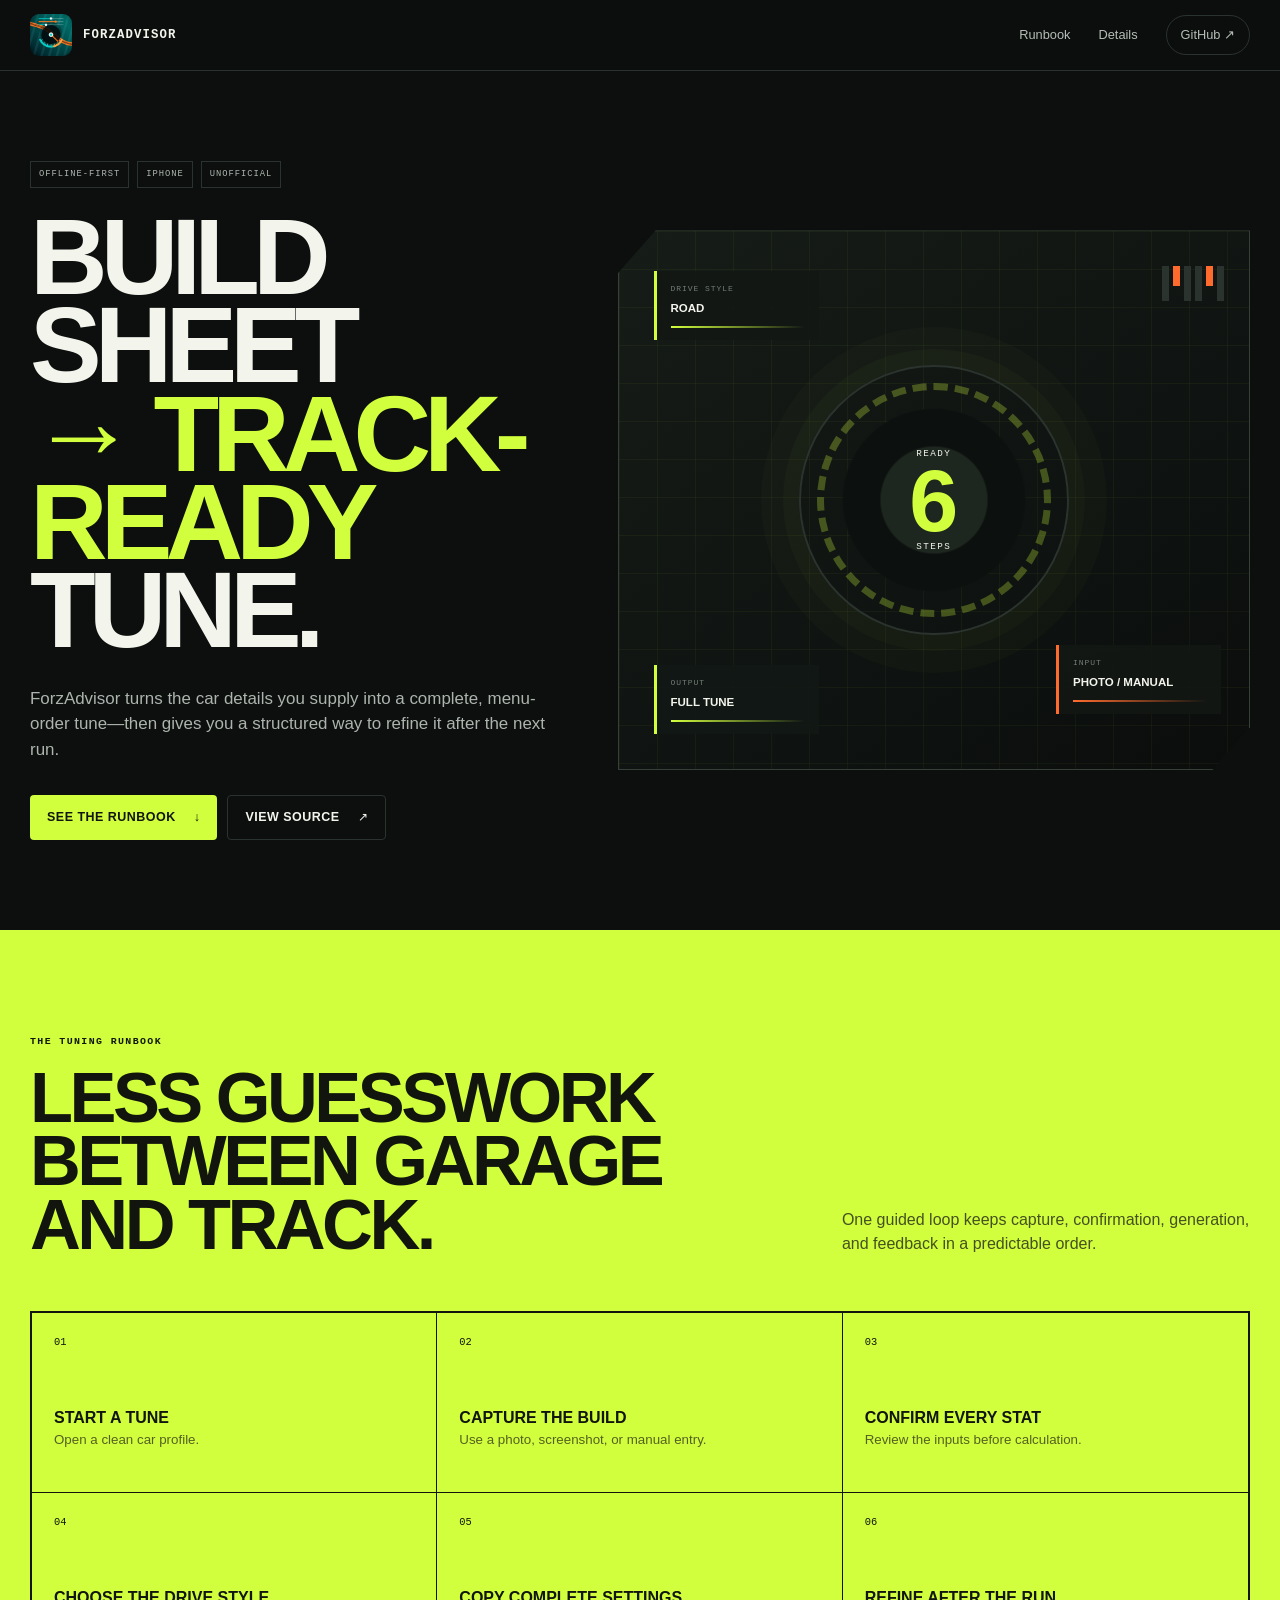
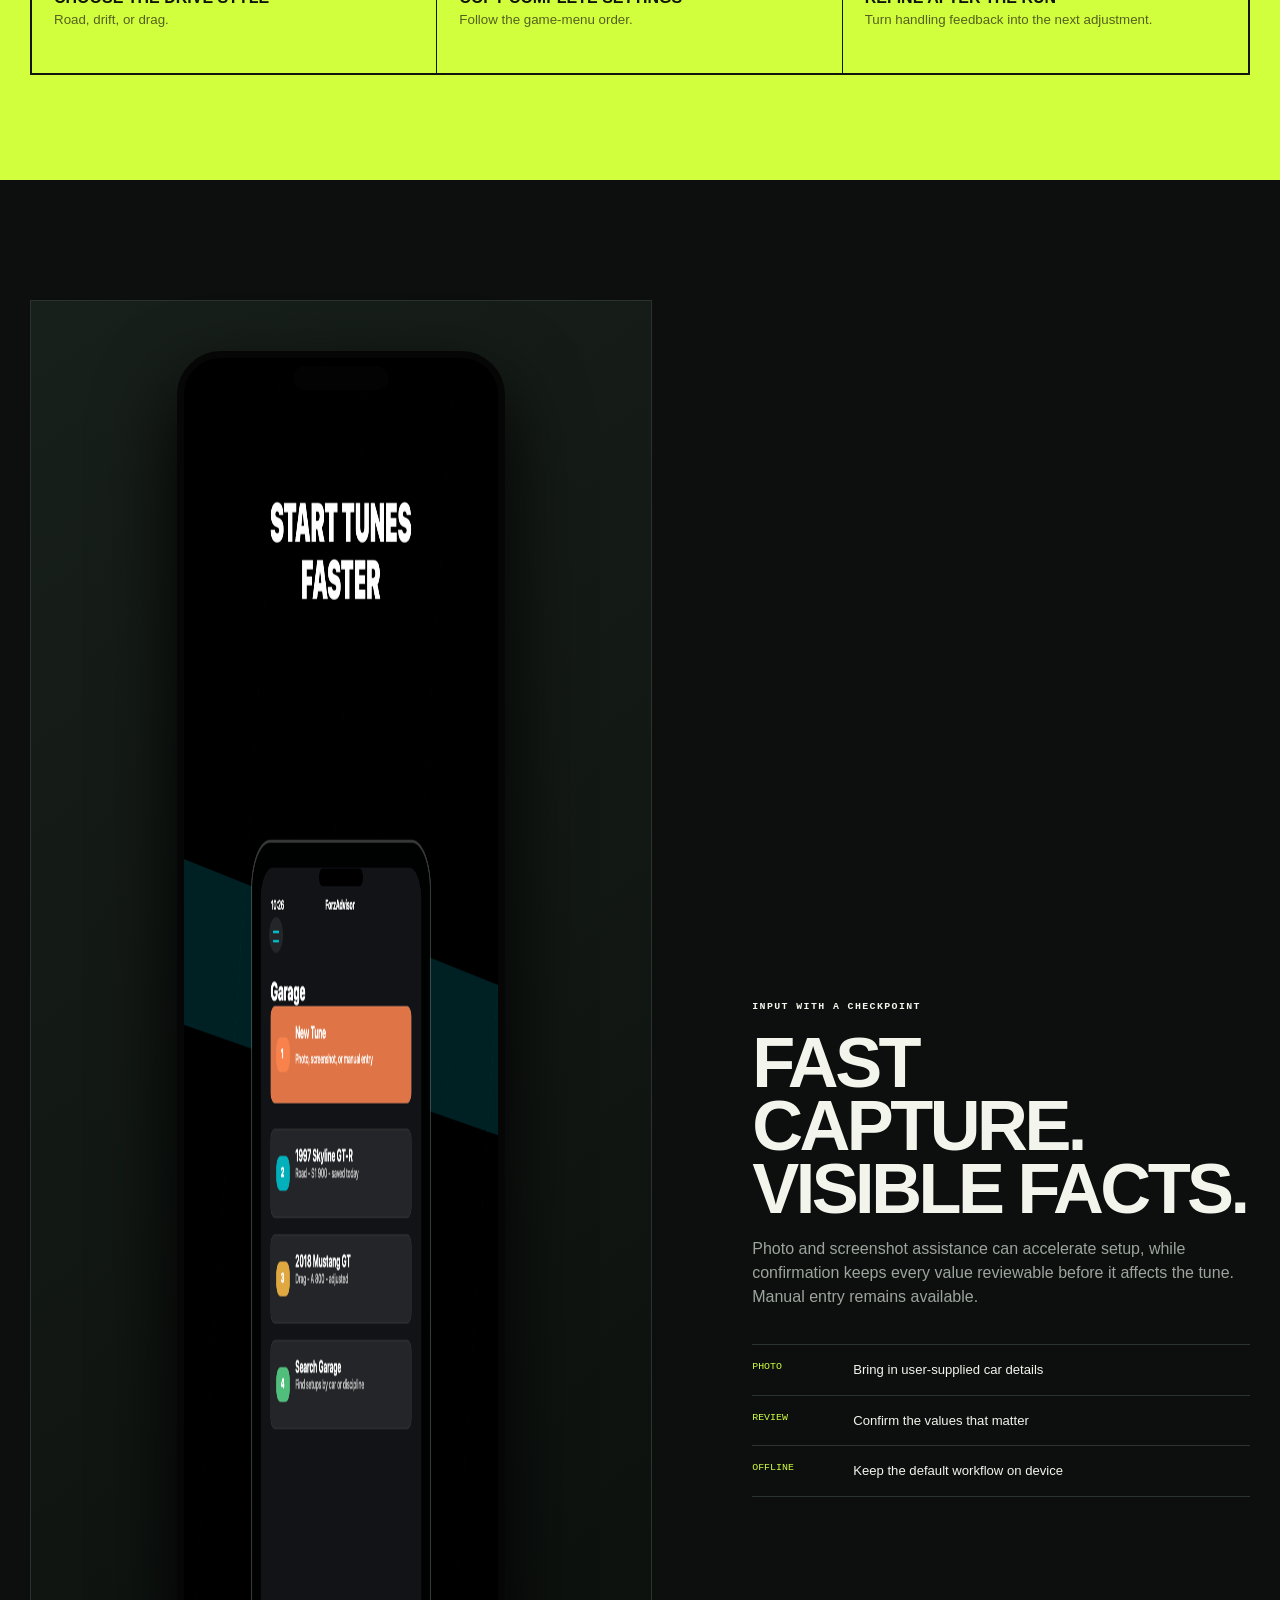
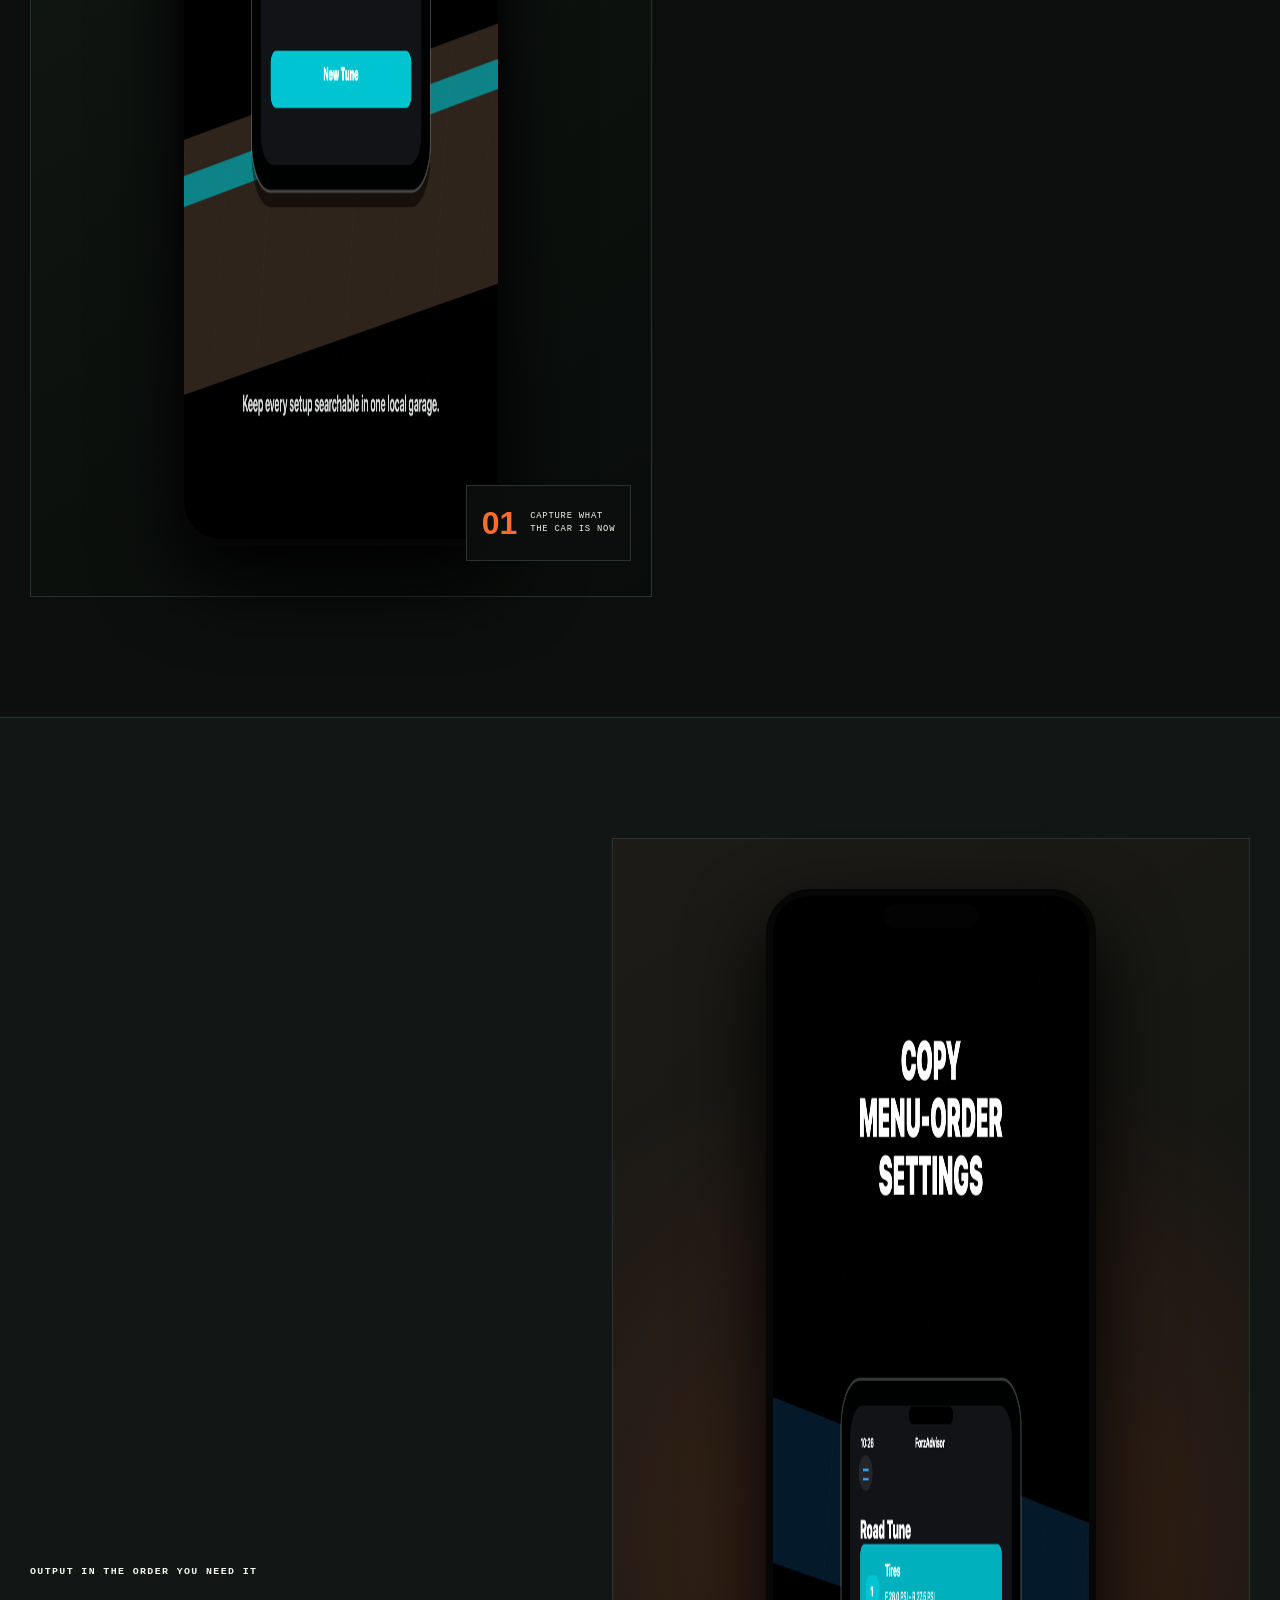
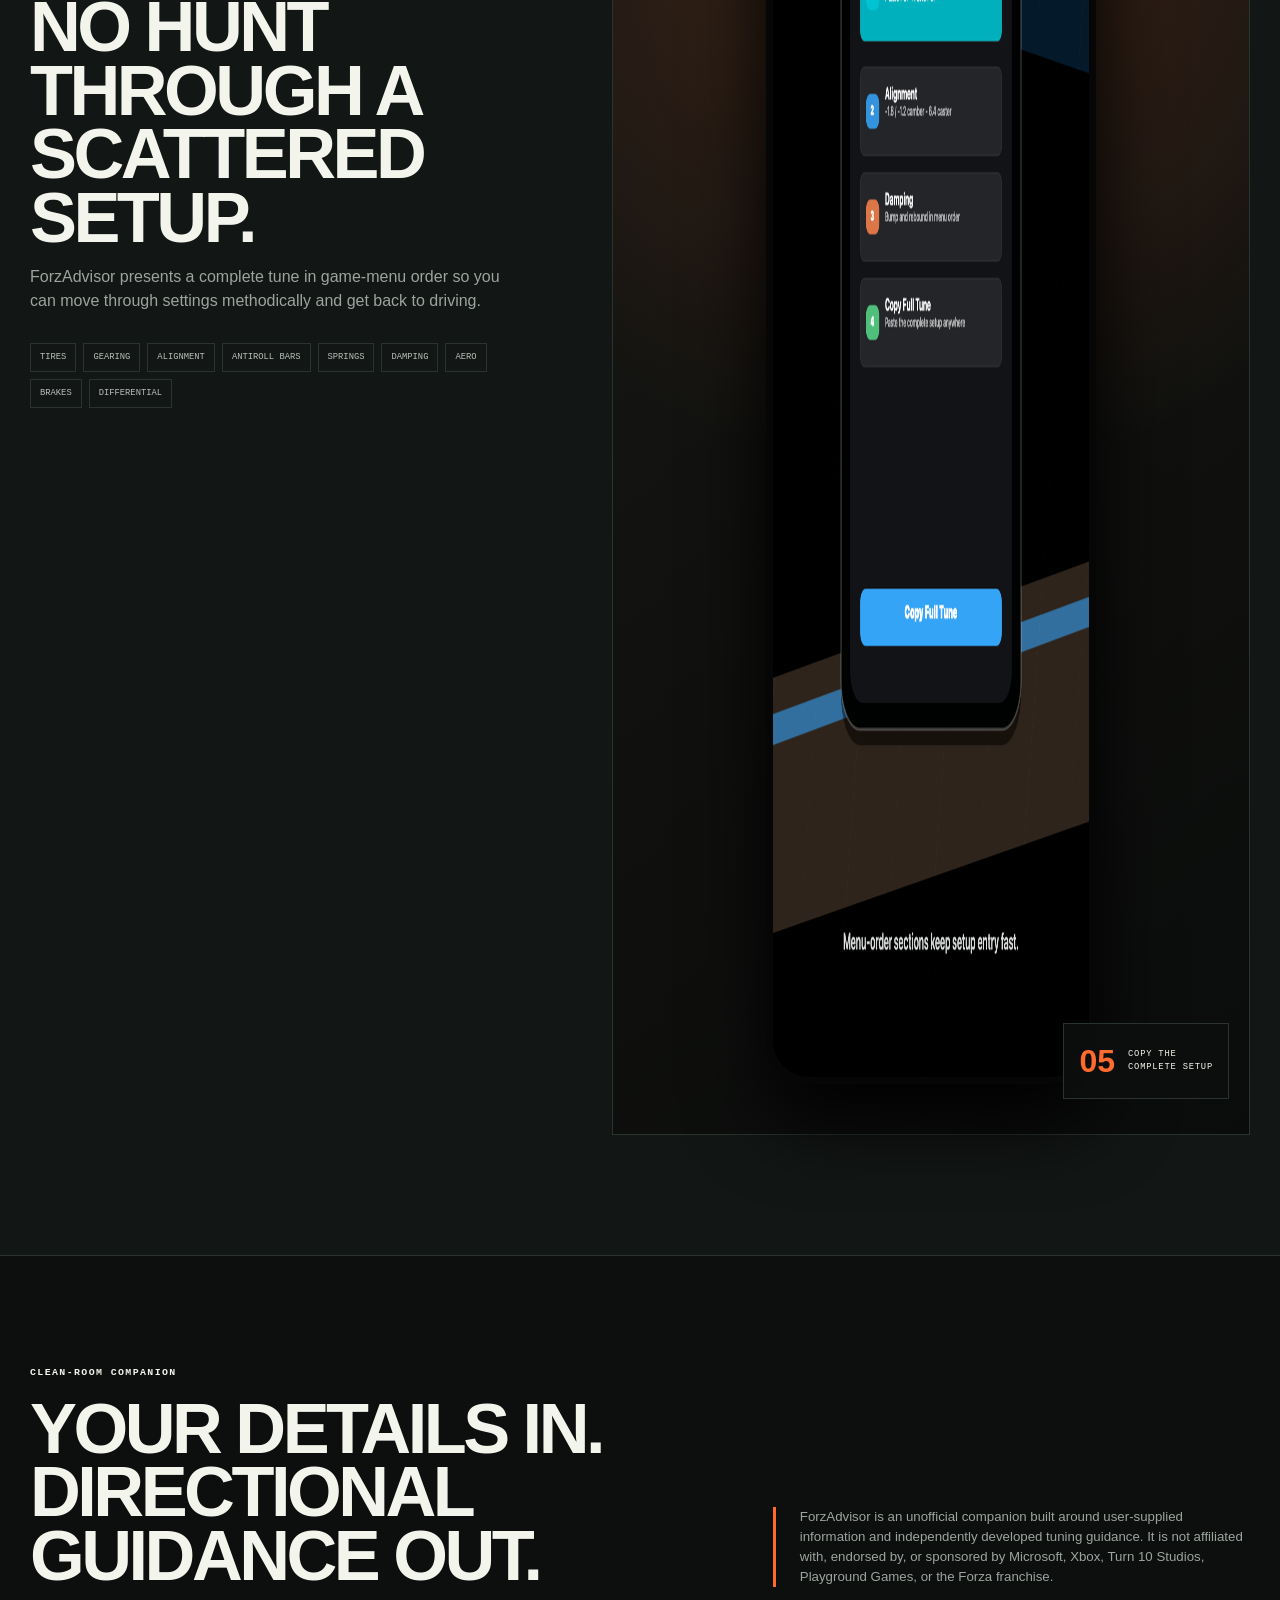
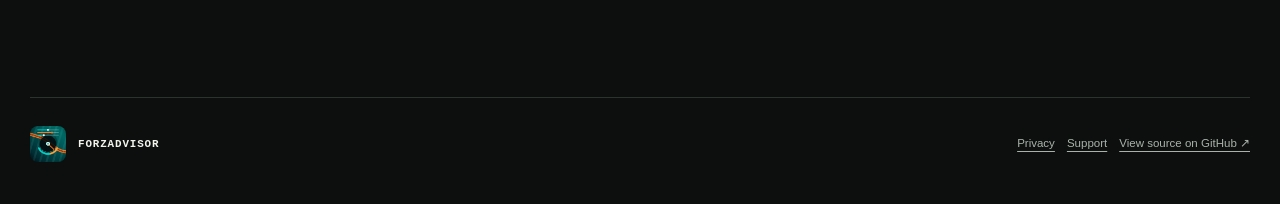
==== landing-page/index.html @ 7ee2d13b "Add GitHub Pages project landing page" ====
<!doctype html>
<html lang="en">
  <head>
    <meta charset="utf-8">
    <meta name="viewport" content="width=device-width, initial-scale=1">
    <meta name="description" content="ForzAdvisor is an unofficial offline-first iPhone tuning companion that turns user-supplied racing-game car details into structured, complete tune settings.">
    <meta name="theme-color" content="#0d100f">
    <meta property="og:title" content="ForzAdvisor — From build sheet to track-ready tune">
    <meta property="og:description" content="Capture the build, choose the drive style, copy the settings, and refine after every run.">
    <meta property="og:type" content="website">
    <title>ForzAdvisor — Structured racing-game tuning</title>
    <link rel="icon" href="assets/icon.png">
    <link rel="stylesheet" href="styles.css">
  </head>
  <body>
    <a class="skip-link" href="#main">Skip to content</a>
    <header class="site-header">
      <a class="brand" href="./"><img src="assets/icon.png" width="42" height="42" alt=""><span>FORZADVISOR</span></a>
      <nav aria-label="Primary navigation"><a href="#runbook">Runbook</a><a href="#details">Details</a><a class="github" href="https://github.com/Sankofa06/ForzAdvisor">GitHub <span aria-hidden="true">↗</span></a></nav>
    </header>

    <main id="main">
      <section class="hero shell">
        <div class="hero-copy">
          <p class="flag"><span>OFFLINE-FIRST</span><span>IPHONE</span><span>UNOFFICIAL</span></p>
          <h1>BUILD SHEET<br><em>→ TRACK-READY</em><br>TUNE.</h1>
          <p class="lede">ForzAdvisor turns the car details you supply into a complete, menu-order tune—then gives you a structured way to refine it after the next run.</p>
          <div class="actions"><a class="button primary" href="#runbook">See the runbook <span aria-hidden="true">↓</span></a><a class="button outline" href="https://github.com/Sankofa06/ForzAdvisor">View source <span aria-hidden="true">↗</span></a></div>
        </div>
        <div class="hero-dashboard">
          <div class="grid-lines"></div>
          <div class="dial"><span>READY</span><b>6</b><small>STEPS</small></div>
          <div class="telemetry one"><span>DRIVE STYLE</span><b>ROAD</b><i></i></div>
          <div class="telemetry two"><span>INPUT</span><b>PHOTO / MANUAL</b><i></i></div>
          <div class="telemetry three"><span>OUTPUT</span><b>FULL TUNE</b><i></i></div>
          <div class="track-line"><i></i><i></i><i></i><i></i><i></i><i></i></div>
        </div>
      </section>

      <section class="runbook" id="runbook">
        <div class="shell">
          <div class="section-heading"><div><p class="label">THE TUNING RUNBOOK</p><h2>Less guesswork between garage and track.</h2></div><p>One guided loop keeps capture, confirmation, generation, and feedback in a predictable order.</p></div>
          <ol>
            <li><span>01</span><b>Start a tune</b><small>Open a clean car profile.</small></li>
            <li><span>02</span><b>Capture the build</b><small>Use a photo, screenshot, or manual entry.</small></li>
            <li><span>03</span><b>Confirm every stat</b><small>Review the inputs before calculation.</small></li>
            <li><span>04</span><b>Choose the drive style</b><small>Road, drift, or drag.</small></li>
            <li><span>05</span><b>Copy complete settings</b><small>Follow the game-menu order.</small></li>
            <li><span>06</span><b>Refine after the run</b><small>Turn handling feedback into the next adjustment.</small></li>
          </ol>
        </div>
      </section>

      <section class="evidence shell" id="details">
        <div class="phone-wrap left-phone"><figure class="phone"><span></span><img src="assets/build.png" width="820" height="1781" alt="ForzAdvisor build capture and tune setup workflow"></figure><div class="callout"><b>01</b><span>CAPTURE WHAT<br>THE CAR IS NOW</span></div></div>
        <div class="evidence-copy"><p class="label">INPUT WITH A CHECKPOINT</p><h2>Fast capture.<br>Visible facts.</h2><p>Photo and screenshot assistance can accelerate setup, while confirmation keeps every value reviewable before it affects the tune. Manual entry remains available.</p><ul><li><span>PHOTO</span>Bring in user-supplied car details</li><li><span>REVIEW</span>Confirm the values that matter</li><li><span>OFFLINE</span>Keep the default workflow on device</li></ul></div>
      </section>

      <section class="output">
        <div class="shell output-grid">
          <div class="output-copy"><p class="label">OUTPUT IN THE ORDER YOU NEED IT</p><h2>No hunt through a scattered setup.</h2><p>ForzAdvisor presents a complete tune in game-menu order so you can move through settings methodically and get back to driving.</p><div class="settings-list"><span>TIRES</span><span>GEARING</span><span>ALIGNMENT</span><span>ANTIROLL BARS</span><span>SPRINGS</span><span>DAMPING</span><span>AERO</span><span>BRAKES</span><span>DIFFERENTIAL</span></div></div>
          <div class="phone-wrap right-phone"><figure class="phone"><span></span><img src="assets/settings.png" width="820" height="1781" alt="ForzAdvisor complete tune settings in game-menu order"></figure><div class="callout"><b>05</b><span>COPY THE<br>COMPLETE SETUP</span></div></div>
        </div>
      </section>

      <section class="position shell">
        <div><p class="label">CLEAN-ROOM COMPANION</p><h2>Your details in.<br>Directional guidance out.</h2></div>
        <p>ForzAdvisor is an unofficial companion built around user-supplied information and independently developed tuning guidance. It is not affiliated with, endorsed by, or sponsored by Microsoft, Xbox, Turn 10 Studios, Playground Games, or the Forza franchise.</p>
      </section>
    </main>

    <footer class="site-footer shell"><div><img src="assets/icon.png" width="36" height="36" alt=""><span>FORZADVISOR</span></div><div><a href="https://github.com/Sankofa06/ForzAdvisor/blob/main/docs/privacy/index.md">Privacy</a><a href="https://github.com/Sankofa06/ForzAdvisor/blob/main/docs/support/index.md">Support</a><a href="https://github.com/Sankofa06/ForzAdvisor">View source on GitHub <span aria-hidden="true">↗</span></a></div></footer>
  </body>
</html>
---- landing-page/styles.css ----
:root { color-scheme: dark; --bg:#0c0f0e; --ink:#f3f5ed; --muted:#9da49d; --panel:#151a17; --line:#2b332e; --lime:#d1ff3d; --orange:#ff6b2c; --max:1220px; font-family: Inter, ui-sans-serif, -apple-system, BlinkMacSystemFont, "Segoe UI", sans-serif; font-synthesis:none; }
*{box-sizing:border-box} html{scroll-behavior:smooth} body{margin:0;background:var(--bg);color:var(--ink);line-height:1.5} a{color:inherit} img{display:block;max-width:100%}.shell{width:min(calc(100% - 48px),var(--max));margin-inline:auto}.skip-link{position:fixed;top:-60px;left:16px;z-index:40;padding:10px 16px;background:var(--lime);color:#10130c}.skip-link:focus{top:16px}
.site-header{position:sticky;top:0;z-index:30;display:flex;align-items:center;justify-content:space-between;padding:14px max(24px,calc((100vw - var(--max))/2));border-bottom:1px solid var(--line);background:rgba(12,15,14,.84);backdrop-filter:blur(18px)}.brand{display:flex;align-items:center;gap:11px;font-family:ui-monospace,SFMono-Regular,Menlo,monospace;font-size:.77rem;font-weight:900;letter-spacing:.09em;text-decoration:none}.brand img{border-radius:9px}nav{display:flex;align-items:center;gap:28px}nav a{color:#b6bdb6;font-size:.8rem;text-decoration:none}.github{padding:9px 14px;border:1px solid var(--line);border-radius:999px}
.hero{display:grid;grid-template-columns:.9fr 1.1fr;gap:70px;align-items:center;min-height:750px;padding-block:90px}.flag{display:flex;flex-wrap:wrap;gap:8px;margin:0 0 25px}.flag span{padding:6px 8px;border:1px solid var(--line);color:#aeb5ae;font-family:ui-monospace,SFMono-Regular,Menlo,monospace;font-size:.55rem;letter-spacing:.11em}h1{margin:0;font-family:"Arial Narrow",Impact,ui-sans-serif,sans-serif;font-size:clamp(4.2rem,8.4vw,8.4rem);font-weight:900;line-height:.82;letter-spacing:-.065em}h1 em{color:var(--lime);font-style:normal}.lede{max-width:580px;margin:32px 0 0;color:#adb4ad;font-size:1.06rem}.actions{display:flex;flex-wrap:wrap;gap:10px;margin-top:33px}.button{display:inline-flex;align-items:center;justify-content:center;gap:18px;padding:12px 17px;border-radius:4px;font-size:.78rem;font-weight:850;text-decoration:none;text-transform:uppercase;letter-spacing:.04em}.primary{background:var(--lime);color:#11150d}.outline{border:1px solid var(--line)}
.hero-dashboard{position:relative;min-height:540px;overflow:hidden;border:1px solid #364039;background:linear-gradient(145deg,#161c18,#0a0d0c);clip-path:polygon(6% 0,100% 0,100% 92%,94% 100%,0 100%,0 8%)}.grid-lines{position:absolute;inset:0;background-image:linear-gradient(rgba(209,255,61,.045) 1px,transparent 1px),linear-gradient(90deg,rgba(209,255,61,.045) 1px,transparent 1px);background-size:38px 38px}.dial{position:absolute;top:50%;left:50%;display:flex;width:270px;height:270px;align-items:center;justify-content:center;flex-direction:column;border:2px solid var(--line);border-radius:50%;transform:translate(-50%,-50%);background:radial-gradient(circle,#1d261f 0 28%,#0c100e 29% 48%,transparent 49%);box-shadow:0 0 0 16px rgba(209,255,61,.025),0 0 0 38px rgba(209,255,61,.02)}.dial::before{position:absolute;inset:16px;content:"";border:7px dashed rgba(209,255,61,.28);border-radius:50%}.dial span,.dial small{font-family:ui-monospace,SFMono-Regular,Menlo,monospace;font-size:.58rem;letter-spacing:.15em}.dial b{color:var(--lime);font-family:"Arial Narrow",Impact,sans-serif;font-size:5.5rem;line-height:.9}.telemetry{position:absolute;z-index:3;min-width:165px;padding:12px 14px;border-left:3px solid var(--lime);background:rgba(18,24,20,.91)}.telemetry span{display:block;color:#737d75;font-family:ui-monospace,SFMono-Regular,Menlo,monospace;font-size:.5rem;letter-spacing:.12em}.telemetry b{font-size:.72rem}.telemetry i{display:block;width:100%;height:2px;margin-top:7px;background:linear-gradient(90deg,var(--lime),transparent)}.telemetry.one{top:40px;left:35px}.telemetry.two{right:28px;bottom:55px;border-color:var(--orange)}.telemetry.two i{background:linear-gradient(90deg,var(--orange),transparent)}.telemetry.three{bottom:35px;left:35px}.track-line{position:absolute;right:25px;top:35px;display:flex;gap:4px}.track-line i{width:7px;height:35px;background:var(--line)}.track-line i:nth-child(2),.track-line i:nth-child(5){height:20px;background:var(--orange)}
.runbook{padding-block:105px;background:var(--lime);color:#11150d}.section-heading{display:grid;grid-template-columns:1fr .55fr;gap:70px;align-items:end}.label{margin:0 0 16px;font-family:ui-monospace,SFMono-Regular,Menlo,monospace;font-size:.62rem;font-weight:800;letter-spacing:.14em}.section-heading h2,.evidence h2,.output h2,.position h2{margin:0;font-family:"Arial Narrow",Impact,ui-sans-serif,sans-serif;font-size:clamp(3rem,5.5vw,5.7rem);line-height:.9;letter-spacing:-.05em;text-transform:uppercase}.section-heading>p{margin:0;color:#46501f}.runbook ol{display:grid;grid-template-columns:repeat(3,1fr);margin:55px 0 0;padding:0;border:2px solid #11150d;list-style:none}.runbook li{min-height:180px;padding:22px;border-right:1px solid #11150d;border-bottom:1px solid #11150d}.runbook li:nth-child(3n){border-right:0}.runbook li:nth-child(n+4){border-bottom:0}.runbook li span,.runbook li b,.runbook li small{display:block}.runbook li span{font-family:ui-monospace,SFMono-Regular,Menlo,monospace;font-size:.65rem}.runbook li b{margin-top:55px;font-size:1rem;text-transform:uppercase}.runbook li small{color:#556020}
.evidence{display:grid;grid-template-columns:1fr .8fr;gap:100px;align-items:center;padding-block:120px}.phone-wrap{position:relative;display:flex;justify-content:center;min-height:680px;padding:50px;border:1px solid var(--line);background:linear-gradient(145deg,#18201b,#090c0a)}.phone{position:relative;width:min(63%,330px);margin:0;overflow:hidden;border:7px solid #050605;border-radius:44px;background:#050605;box-shadow:0 35px 80px #000}.phone>span{position:absolute;z-index:4;top:8px;left:50%;width:95px;height:24px;border-radius:999px;background:#030303;transform:translateX(-50%)}.callout{position:absolute;right:20px;bottom:35px;display:flex;gap:13px;align-items:center;padding:13px 15px;border:1px solid var(--line);background:rgba(12,15,14,.92)}.callout b{color:var(--orange);font-size:2rem}.callout span{font-family:ui-monospace,SFMono-Regular,Menlo,monospace;font-size:.55rem;letter-spacing:.09em}.evidence-copy>p:not(.label),.output-copy>p:not(.label),.position>p{color:var(--muted)}.evidence-copy ul{margin:35px 0 0;padding:0;list-style:none}.evidence-copy li{display:grid;grid-template-columns:85px 1fr;gap:16px;padding:15px 0;border-top:1px solid var(--line);font-size:.82rem}.evidence-copy li:last-child{border-bottom:1px solid var(--line)}.evidence-copy li span{color:var(--lime);font-family:ui-monospace,SFMono-Regular,Menlo,monospace;font-size:.62rem}
.output{padding-block:120px;border-block:1px solid var(--line);background:#121614}.output-grid{display:grid;grid-template-columns:.86fr 1.14fr;gap:100px;align-items:center}.settings-list{display:flex;flex-wrap:wrap;gap:7px;margin-top:30px}.settings-list span{padding:7px 9px;border:1px solid var(--line);color:#b9c0b9;font-family:ui-monospace,SFMono-Regular,Menlo,monospace;font-size:.55rem}.right-phone{background:radial-gradient(circle at 50% 38%,rgba(255,107,44,.18),transparent 43%),linear-gradient(145deg,#1c1b17,#0a0c0b)}
.position{display:grid;grid-template-columns:1fr .72fr;gap:80px;align-items:end;padding-block:110px}.position>p{margin:0;padding-left:24px;border-left:3px solid var(--orange);font-size:.83rem}.site-footer{display:flex;align-items:center;justify-content:space-between;padding-block:28px 42px;border-top:1px solid var(--line)}.site-footer>div{display:flex;align-items:center;gap:12px}.site-footer>div:first-child{font-family:ui-monospace,SFMono-Regular,Menlo,monospace;font-size:.68rem;font-weight:800;letter-spacing:.08em}.site-footer img{border-radius:8px}.site-footer a{color:#aab1aa;font-size:.72rem;text-underline-offset:4px}
@media(max-width:920px){.hero,.evidence,.output-grid,.position{grid-template-columns:1fr}.hero{min-height:0}.section-heading{grid-template-columns:1fr}.runbook ol{grid-template-columns:repeat(2,1fr)}.runbook li:nth-child(3n){border-right:1px solid #11150d}.runbook li:nth-child(2n){border-right:0}.runbook li:nth-child(4){border-bottom:1px solid #11150d}}
@media(max-width:650px){.shell{width:min(calc(100% - 28px),var(--max))}.site-header{padding-inline:14px}nav>a:not(.github){display:none}.brand span{display:none}.hero{gap:45px;padding-block:65px}h1{font-size:clamp(4rem,18vw,6rem)}.hero-dashboard{min-height:440px}.dial{width:220px;height:220px}.telemetry{min-width:135px}.runbook,.evidence,.output,.position{padding-block:78px}.runbook ol{grid-template-columns:1fr}.runbook li{border-right:0!important;border-bottom:1px solid #11150d!important}.runbook li:last-child{border-bottom:0!important}.phone-wrap{min-height:580px;padding-inline:20px}.phone{width:67%}.callout{right:8px}.evidence,.output-grid{gap:55px}.position{gap:30px}.site-footer{align-items:flex-start;flex-direction:column;gap:20px}.site-footer>div:last-child{flex-wrap:wrap}}
@media(prefers-reduced-motion:reduce){html{scroll-behavior:auto}*,*::before,*::after{transition:none!important}}
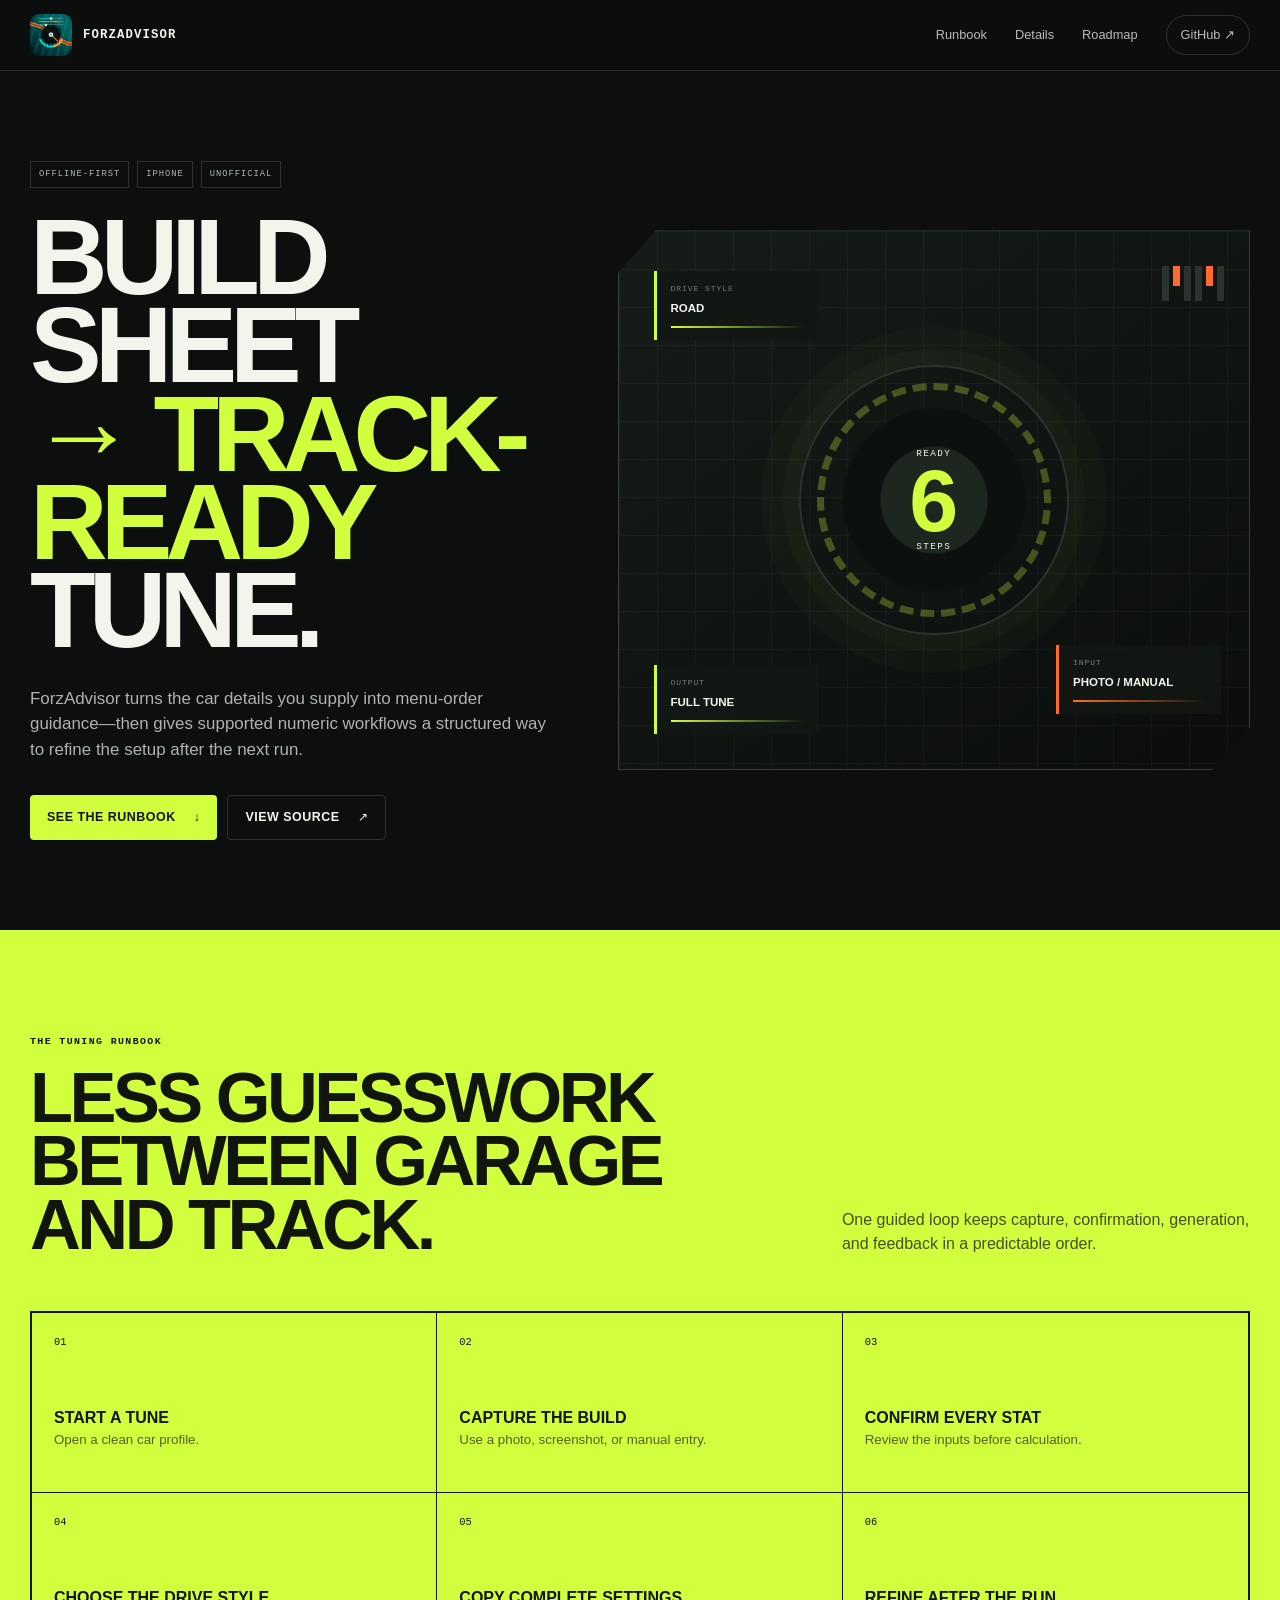
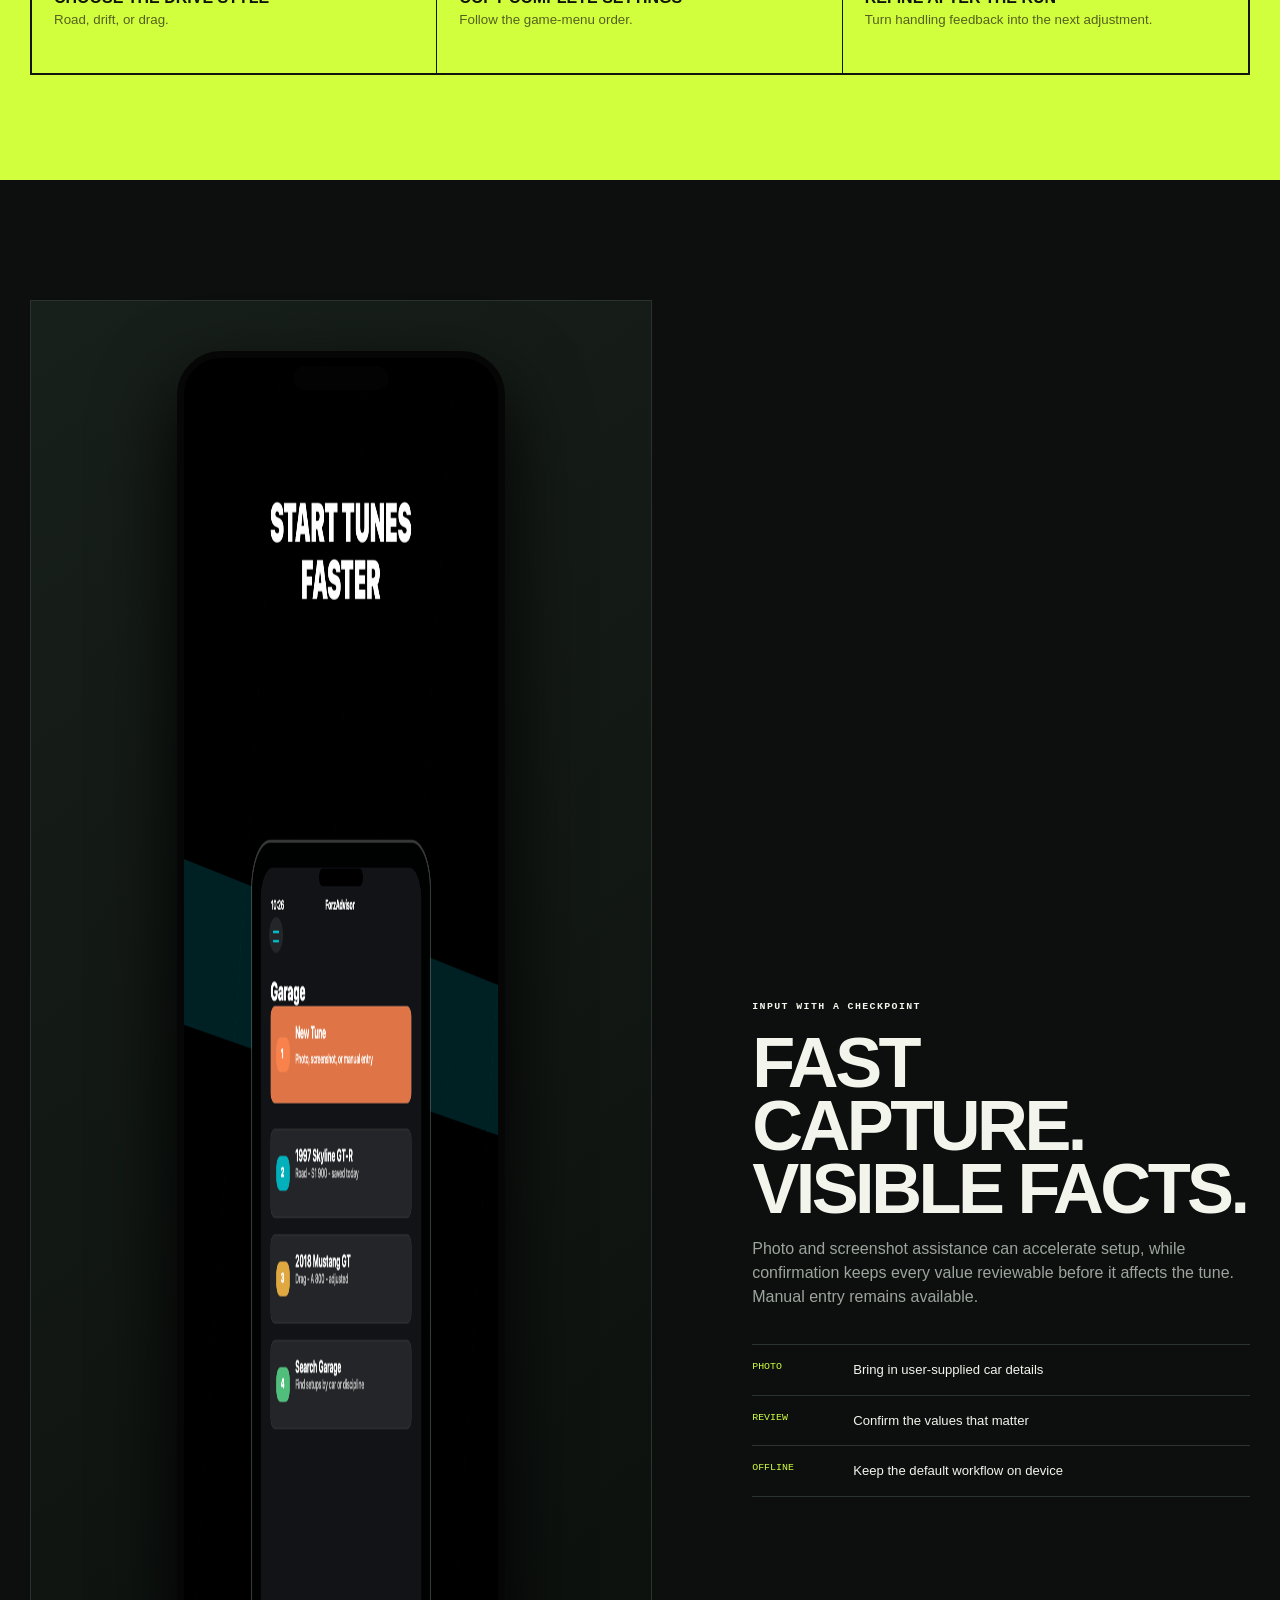
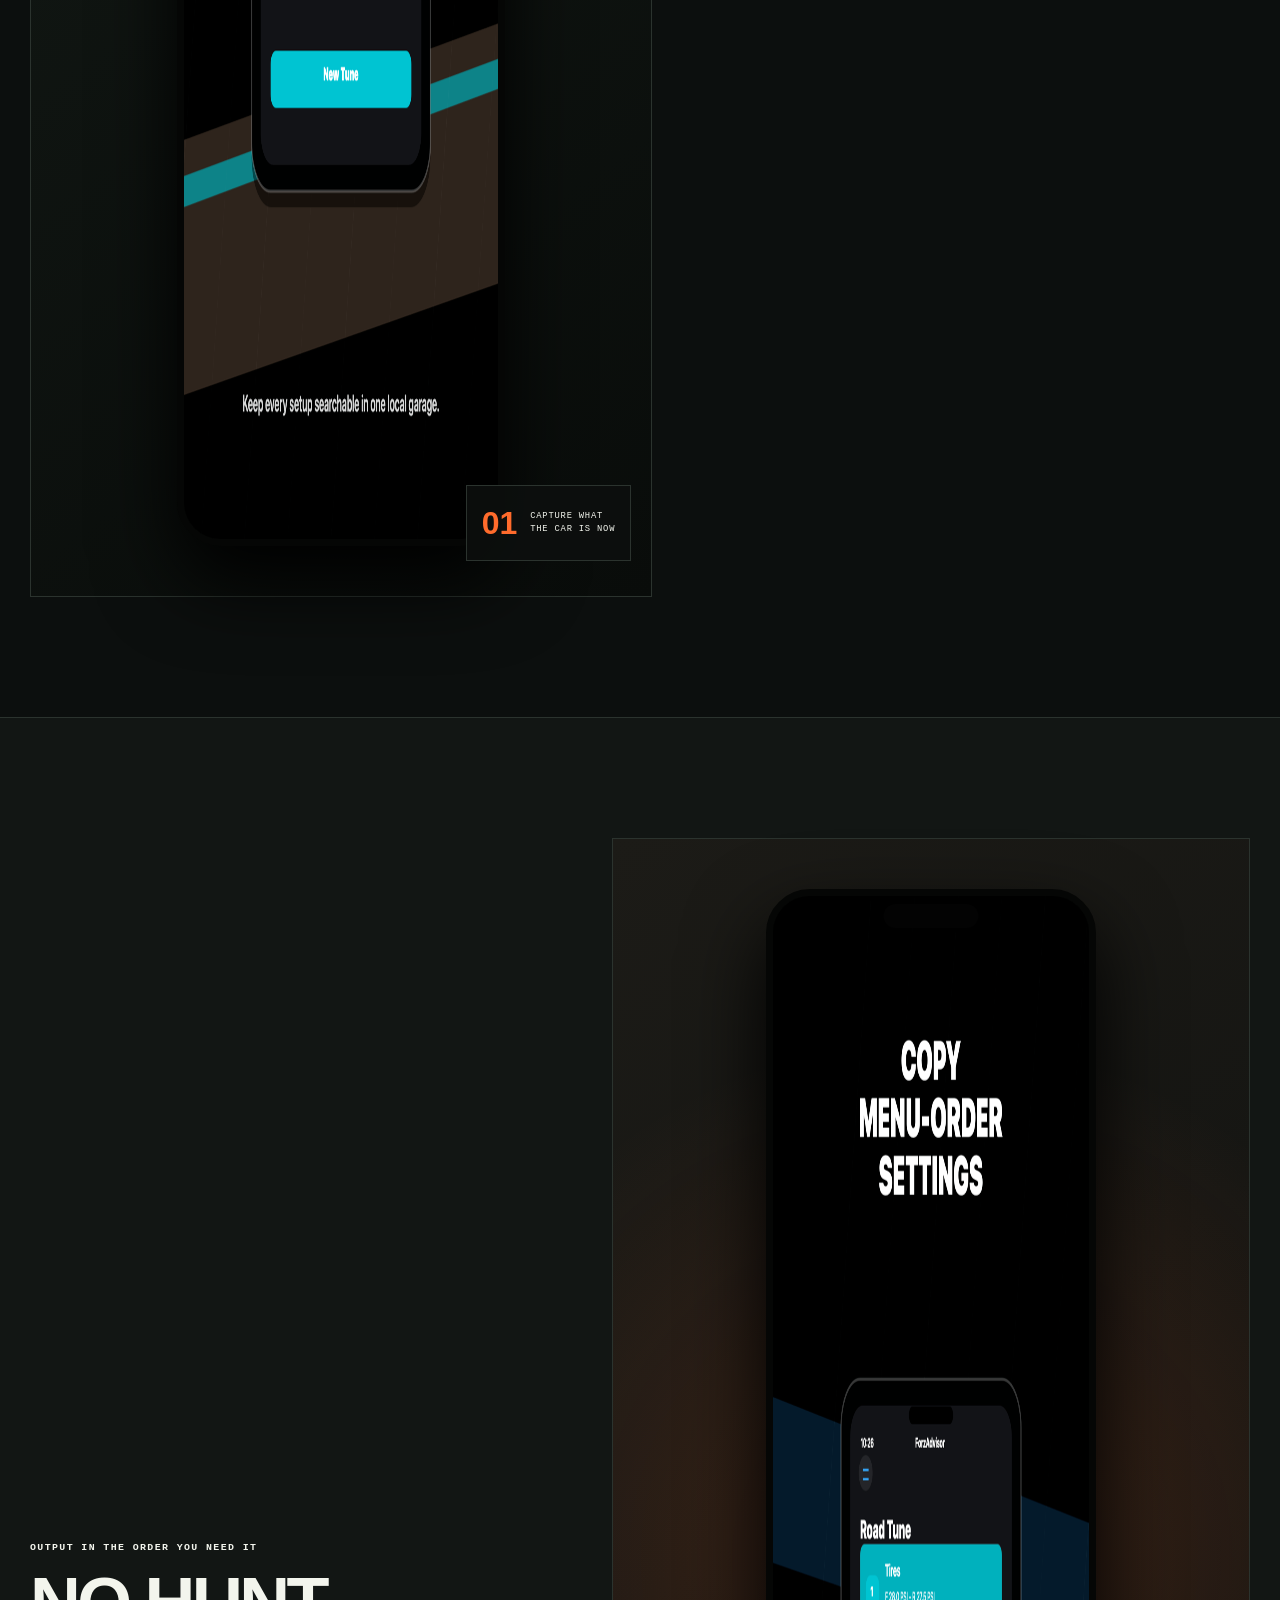
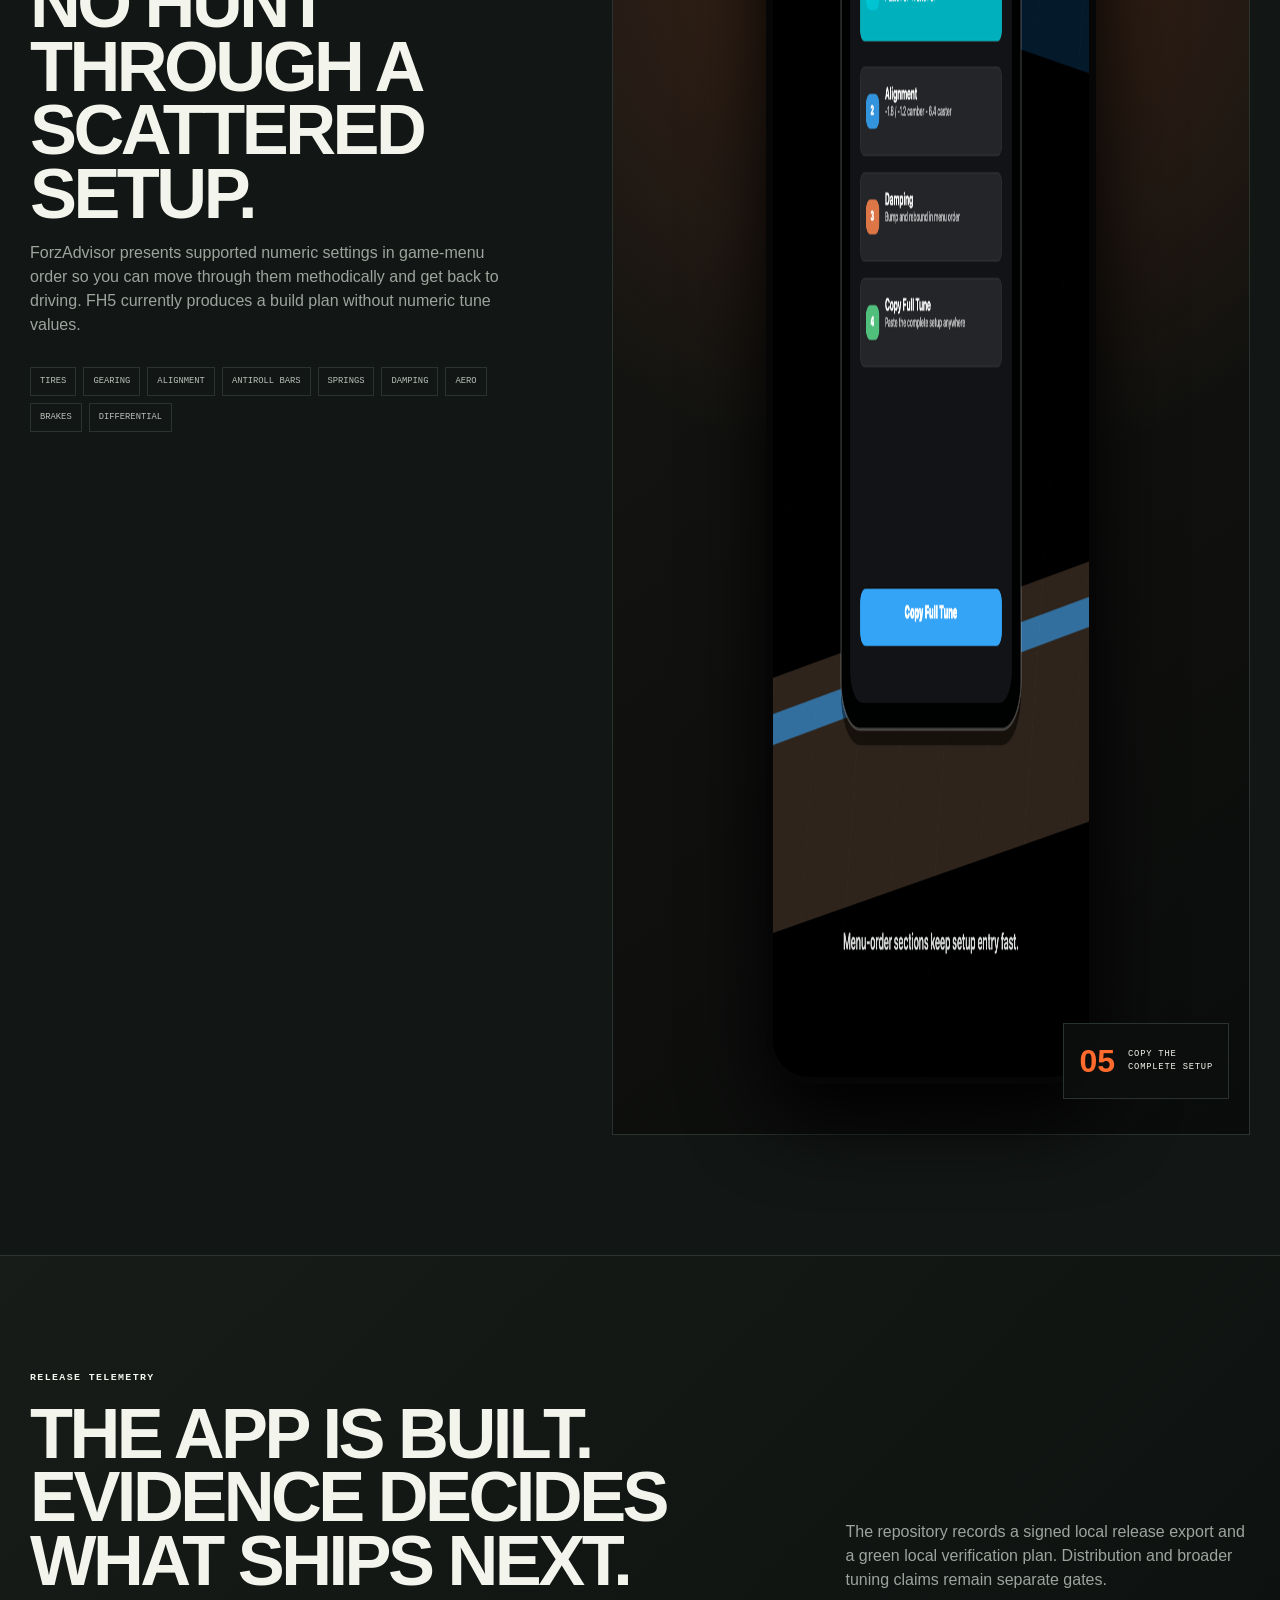
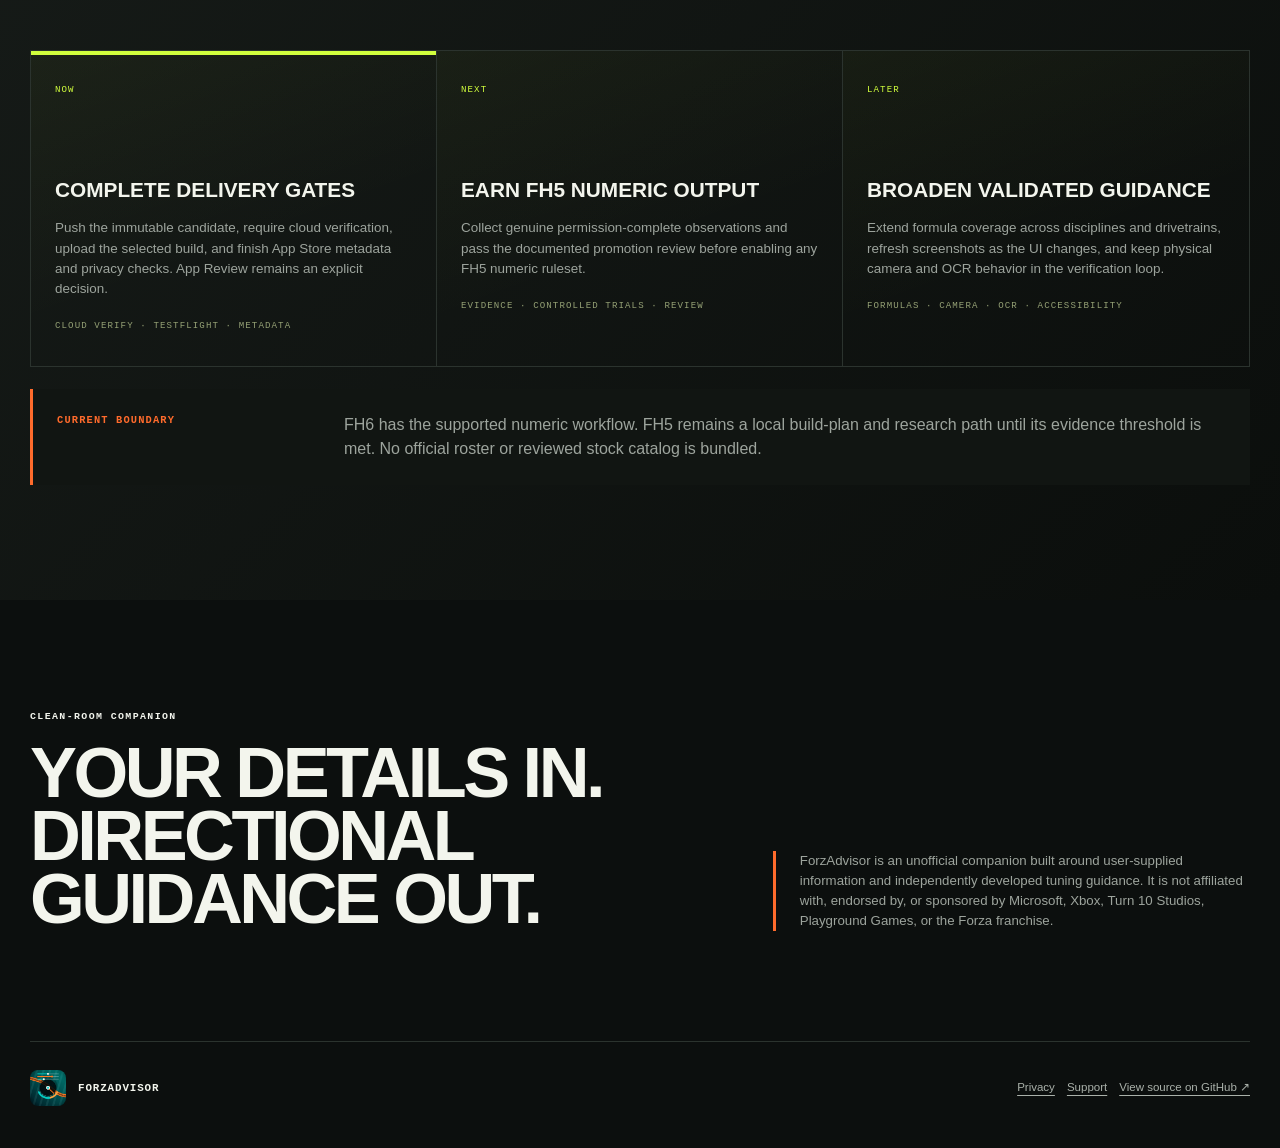
==== commit 1daa0d40: "Add evidence-based project roadmap" ====
--- a/landing-page/index.html
+++ b/landing-page/index.html
@@ -16,7 +16,7 @@
     <a class="skip-link" href="#main">Skip to content</a>
     <header class="site-header">
       <a class="brand" href="./"><img src="assets/icon.png" width="42" height="42" alt=""><span>FORZADVISOR</span></a>
-      <nav aria-label="Primary navigation"><a href="#runbook">Runbook</a><a href="#details">Details</a><a class="github" href="https://github.com/Sankofa06/ForzAdvisor">GitHub <span aria-hidden="true">↗</span></a></nav>
+      <nav aria-label="Primary navigation"><a href="#runbook">Runbook</a><a href="#details">Details</a><a href="#roadmap">Roadmap</a><a class="github" href="https://github.com/Sankofa06/ForzAdvisor">GitHub <span aria-hidden="true">↗</span></a></nav>
     </header>
 
     <main id="main">
@@ -24,7 +24,7 @@
         <div class="hero-copy">
           <p class="flag"><span>OFFLINE-FIRST</span><span>IPHONE</span><span>UNOFFICIAL</span></p>
           <h1>BUILD SHEET<br><em>→ TRACK-READY</em><br>TUNE.</h1>
-          <p class="lede">ForzAdvisor turns the car details you supply into a complete, menu-order tune—then gives you a structured way to refine it after the next run.</p>
+          <p class="lede">ForzAdvisor turns the car details you supply into menu-order guidance—then gives supported numeric workflows a structured way to refine the setup after the next run.</p>
           <div class="actions"><a class="button primary" href="#runbook">See the runbook <span aria-hidden="true">↓</span></a><a class="button outline" href="https://github.com/Sankofa06/ForzAdvisor">View source <span aria-hidden="true">↗</span></a></div>
         </div>
         <div class="hero-dashboard">
@@ -58,8 +58,20 @@
 
       <section class="output">
         <div class="shell output-grid">
-          <div class="output-copy"><p class="label">OUTPUT IN THE ORDER YOU NEED IT</p><h2>No hunt through a scattered setup.</h2><p>ForzAdvisor presents a complete tune in game-menu order so you can move through settings methodically and get back to driving.</p><div class="settings-list"><span>TIRES</span><span>GEARING</span><span>ALIGNMENT</span><span>ANTIROLL BARS</span><span>SPRINGS</span><span>DAMPING</span><span>AERO</span><span>BRAKES</span><span>DIFFERENTIAL</span></div></div>
+          <div class="output-copy"><p class="label">OUTPUT IN THE ORDER YOU NEED IT</p><h2>No hunt through a scattered setup.</h2><p>ForzAdvisor presents supported numeric settings in game-menu order so you can move through them methodically and get back to driving. FH5 currently produces a build plan without numeric tune values.</p><div class="settings-list"><span>TIRES</span><span>GEARING</span><span>ALIGNMENT</span><span>ANTIROLL BARS</span><span>SPRINGS</span><span>DAMPING</span><span>AERO</span><span>BRAKES</span><span>DIFFERENTIAL</span></div></div>
           <div class="phone-wrap right-phone"><figure class="phone"><span></span><img src="assets/settings.png" width="820" height="1781" alt="ForzAdvisor complete tune settings in game-menu order"></figure><div class="callout"><b>05</b><span>COPY THE<br>COMPLETE SETUP</span></div></div>
+        </div>
+      </section>
+
+      <section class="roadmap" id="roadmap" aria-labelledby="roadmap-title">
+        <div class="shell">
+          <div class="roadmap-heading"><div><p class="label">RELEASE TELEMETRY</p><h2 id="roadmap-title">The app is built. Evidence decides what ships next.</h2></div><p>The repository records a signed local release export and a green local verification plan. Distribution and broader tuning claims remain separate gates.</p></div>
+          <div class="roadmap-grid">
+            <article class="live"><span>NOW</span><h3>Complete delivery gates</h3><p>Push the immutable candidate, require cloud verification, upload the selected build, and finish App Store metadata and privacy checks. App Review remains an explicit decision.</p><small>CLOUD VERIFY · TESTFLIGHT · METADATA</small></article>
+            <article><span>NEXT</span><h3>Earn FH5 numeric output</h3><p>Collect genuine permission-complete observations and pass the documented promotion review before enabling any FH5 numeric ruleset.</p><small>EVIDENCE · CONTROLLED TRIALS · REVIEW</small></article>
+            <article><span>LATER</span><h3>Broaden validated guidance</h3><p>Extend formula coverage across disciplines and drivetrains, refresh screenshots as the UI changes, and keep physical camera and OCR behavior in the verification loop.</p><small>FORMULAS · CAMERA · OCR · ACCESSIBILITY</small></article>
+          </div>
+          <aside class="decision"><b>Current boundary</b><p>FH6 has the supported numeric workflow. FH5 remains a local build-plan and research path until its evidence threshold is met. No official roster or reviewed stock catalog is bundled.</p></aside>
         </div>
       </section>
 
--- a/landing-page/styles.css
+++ b/landing-page/styles.css
@@ -3,10 +3,11 @@
 .site-header{position:sticky;top:0;z-index:30;display:flex;align-items:center;justify-content:space-between;padding:14px max(24px,calc((100vw - var(--max))/2));border-bottom:1px solid var(--line);background:rgba(12,15,14,.84);backdrop-filter:blur(18px)}.brand{display:flex;align-items:center;gap:11px;font-family:ui-monospace,SFMono-Regular,Menlo,monospace;font-size:.77rem;font-weight:900;letter-spacing:.09em;text-decoration:none}.brand img{border-radius:9px}nav{display:flex;align-items:center;gap:28px}nav a{color:#b6bdb6;font-size:.8rem;text-decoration:none}.github{padding:9px 14px;border:1px solid var(--line);border-radius:999px}
 .hero{display:grid;grid-template-columns:.9fr 1.1fr;gap:70px;align-items:center;min-height:750px;padding-block:90px}.flag{display:flex;flex-wrap:wrap;gap:8px;margin:0 0 25px}.flag span{padding:6px 8px;border:1px solid var(--line);color:#aeb5ae;font-family:ui-monospace,SFMono-Regular,Menlo,monospace;font-size:.55rem;letter-spacing:.11em}h1{margin:0;font-family:"Arial Narrow",Impact,ui-sans-serif,sans-serif;font-size:clamp(4.2rem,8.4vw,8.4rem);font-weight:900;line-height:.82;letter-spacing:-.065em}h1 em{color:var(--lime);font-style:normal}.lede{max-width:580px;margin:32px 0 0;color:#adb4ad;font-size:1.06rem}.actions{display:flex;flex-wrap:wrap;gap:10px;margin-top:33px}.button{display:inline-flex;align-items:center;justify-content:center;gap:18px;padding:12px 17px;border-radius:4px;font-size:.78rem;font-weight:850;text-decoration:none;text-transform:uppercase;letter-spacing:.04em}.primary{background:var(--lime);color:#11150d}.outline{border:1px solid var(--line)}
 .hero-dashboard{position:relative;min-height:540px;overflow:hidden;border:1px solid #364039;background:linear-gradient(145deg,#161c18,#0a0d0c);clip-path:polygon(6% 0,100% 0,100% 92%,94% 100%,0 100%,0 8%)}.grid-lines{position:absolute;inset:0;background-image:linear-gradient(rgba(209,255,61,.045) 1px,transparent 1px),linear-gradient(90deg,rgba(209,255,61,.045) 1px,transparent 1px);background-size:38px 38px}.dial{position:absolute;top:50%;left:50%;display:flex;width:270px;height:270px;align-items:center;justify-content:center;flex-direction:column;border:2px solid var(--line);border-radius:50%;transform:translate(-50%,-50%);background:radial-gradient(circle,#1d261f 0 28%,#0c100e 29% 48%,transparent 49%);box-shadow:0 0 0 16px rgba(209,255,61,.025),0 0 0 38px rgba(209,255,61,.02)}.dial::before{position:absolute;inset:16px;content:"";border:7px dashed rgba(209,255,61,.28);border-radius:50%}.dial span,.dial small{font-family:ui-monospace,SFMono-Regular,Menlo,monospace;font-size:.58rem;letter-spacing:.15em}.dial b{color:var(--lime);font-family:"Arial Narrow",Impact,sans-serif;font-size:5.5rem;line-height:.9}.telemetry{position:absolute;z-index:3;min-width:165px;padding:12px 14px;border-left:3px solid var(--lime);background:rgba(18,24,20,.91)}.telemetry span{display:block;color:#737d75;font-family:ui-monospace,SFMono-Regular,Menlo,monospace;font-size:.5rem;letter-spacing:.12em}.telemetry b{font-size:.72rem}.telemetry i{display:block;width:100%;height:2px;margin-top:7px;background:linear-gradient(90deg,var(--lime),transparent)}.telemetry.one{top:40px;left:35px}.telemetry.two{right:28px;bottom:55px;border-color:var(--orange)}.telemetry.two i{background:linear-gradient(90deg,var(--orange),transparent)}.telemetry.three{bottom:35px;left:35px}.track-line{position:absolute;right:25px;top:35px;display:flex;gap:4px}.track-line i{width:7px;height:35px;background:var(--line)}.track-line i:nth-child(2),.track-line i:nth-child(5){height:20px;background:var(--orange)}
-.runbook{padding-block:105px;background:var(--lime);color:#11150d}.section-heading{display:grid;grid-template-columns:1fr .55fr;gap:70px;align-items:end}.label{margin:0 0 16px;font-family:ui-monospace,SFMono-Regular,Menlo,monospace;font-size:.62rem;font-weight:800;letter-spacing:.14em}.section-heading h2,.evidence h2,.output h2,.position h2{margin:0;font-family:"Arial Narrow",Impact,ui-sans-serif,sans-serif;font-size:clamp(3rem,5.5vw,5.7rem);line-height:.9;letter-spacing:-.05em;text-transform:uppercase}.section-heading>p{margin:0;color:#46501f}.runbook ol{display:grid;grid-template-columns:repeat(3,1fr);margin:55px 0 0;padding:0;border:2px solid #11150d;list-style:none}.runbook li{min-height:180px;padding:22px;border-right:1px solid #11150d;border-bottom:1px solid #11150d}.runbook li:nth-child(3n){border-right:0}.runbook li:nth-child(n+4){border-bottom:0}.runbook li span,.runbook li b,.runbook li small{display:block}.runbook li span{font-family:ui-monospace,SFMono-Regular,Menlo,monospace;font-size:.65rem}.runbook li b{margin-top:55px;font-size:1rem;text-transform:uppercase}.runbook li small{color:#556020}
+.runbook{padding-block:105px;background:var(--lime);color:#11150d}.section-heading{display:grid;grid-template-columns:1fr .55fr;gap:70px;align-items:end}.label{margin:0 0 16px;font-family:ui-monospace,SFMono-Regular,Menlo,monospace;font-size:.62rem;font-weight:800;letter-spacing:.14em}.section-heading h2,.evidence h2,.output h2,.roadmap h2,.position h2{margin:0;font-family:"Arial Narrow",Impact,ui-sans-serif,sans-serif;font-size:clamp(3rem,5.5vw,5.7rem);line-height:.9;letter-spacing:-.05em;text-transform:uppercase}.section-heading>p{margin:0;color:#46501f}.runbook ol{display:grid;grid-template-columns:repeat(3,1fr);margin:55px 0 0;padding:0;border:2px solid #11150d;list-style:none}.runbook li{min-height:180px;padding:22px;border-right:1px solid #11150d;border-bottom:1px solid #11150d}.runbook li:nth-child(3n){border-right:0}.runbook li:nth-child(n+4){border-bottom:0}.runbook li span,.runbook li b,.runbook li small{display:block}.runbook li span{font-family:ui-monospace,SFMono-Regular,Menlo,monospace;font-size:.65rem}.runbook li b{margin-top:55px;font-size:1rem;text-transform:uppercase}.runbook li small{color:#556020}
 .evidence{display:grid;grid-template-columns:1fr .8fr;gap:100px;align-items:center;padding-block:120px}.phone-wrap{position:relative;display:flex;justify-content:center;min-height:680px;padding:50px;border:1px solid var(--line);background:linear-gradient(145deg,#18201b,#090c0a)}.phone{position:relative;width:min(63%,330px);margin:0;overflow:hidden;border:7px solid #050605;border-radius:44px;background:#050605;box-shadow:0 35px 80px #000}.phone>span{position:absolute;z-index:4;top:8px;left:50%;width:95px;height:24px;border-radius:999px;background:#030303;transform:translateX(-50%)}.callout{position:absolute;right:20px;bottom:35px;display:flex;gap:13px;align-items:center;padding:13px 15px;border:1px solid var(--line);background:rgba(12,15,14,.92)}.callout b{color:var(--orange);font-size:2rem}.callout span{font-family:ui-monospace,SFMono-Regular,Menlo,monospace;font-size:.55rem;letter-spacing:.09em}.evidence-copy>p:not(.label),.output-copy>p:not(.label),.position>p{color:var(--muted)}.evidence-copy ul{margin:35px 0 0;padding:0;list-style:none}.evidence-copy li{display:grid;grid-template-columns:85px 1fr;gap:16px;padding:15px 0;border-top:1px solid var(--line);font-size:.82rem}.evidence-copy li:last-child{border-bottom:1px solid var(--line)}.evidence-copy li span{color:var(--lime);font-family:ui-monospace,SFMono-Regular,Menlo,monospace;font-size:.62rem}
 .output{padding-block:120px;border-block:1px solid var(--line);background:#121614}.output-grid{display:grid;grid-template-columns:.86fr 1.14fr;gap:100px;align-items:center}.settings-list{display:flex;flex-wrap:wrap;gap:7px;margin-top:30px}.settings-list span{padding:7px 9px;border:1px solid var(--line);color:#b9c0b9;font-family:ui-monospace,SFMono-Regular,Menlo,monospace;font-size:.55rem}.right-phone{background:radial-gradient(circle at 50% 38%,rgba(255,107,44,.18),transparent 43%),linear-gradient(145deg,#1c1b17,#0a0c0b)}
+.roadmap{padding-block:115px;background:linear-gradient(135deg,#171c19,#0b0e0c)}.roadmap-heading{display:grid;grid-template-columns:1fr .55fr;gap:80px;align-items:end}.roadmap-heading>p{margin:0;color:var(--muted)}.roadmap-grid{display:grid;grid-template-columns:repeat(3,1fr);margin-top:58px;border:1px solid var(--line)}.roadmap-grid article{min-height:315px;padding:24px;border-right:1px solid var(--line);background:linear-gradient(160deg,rgba(209,255,61,.04),transparent 60%)}.roadmap-grid article:last-child{border-right:0}.roadmap-grid article.live{box-shadow:inset 0 4px 0 var(--lime)}.roadmap-grid span,.roadmap-grid small{font-family:ui-monospace,SFMono-Regular,Menlo,monospace;font-size:.57rem;letter-spacing:.12em;color:var(--lime)}.roadmap-grid h3{margin:75px 0 12px;font-family:"Arial Narrow",Impact,sans-serif;font-size:1.3rem;text-transform:uppercase}.roadmap-grid p{color:var(--muted);font-size:.84rem}.roadmap-grid small{display:block;margin-top:20px;color:#95a175}.decision{display:grid;grid-template-columns:.28fr 1fr;gap:40px;margin-top:22px;padding:24px;border-left:3px solid var(--orange);background:#111512}.decision b{color:var(--orange);font-family:ui-monospace,SFMono-Regular,Menlo,monospace;font-size:.65rem;letter-spacing:.11em;text-transform:uppercase}.decision p{margin:0;color:var(--muted)}
 .position{display:grid;grid-template-columns:1fr .72fr;gap:80px;align-items:end;padding-block:110px}.position>p{margin:0;padding-left:24px;border-left:3px solid var(--orange);font-size:.83rem}.site-footer{display:flex;align-items:center;justify-content:space-between;padding-block:28px 42px;border-top:1px solid var(--line)}.site-footer>div{display:flex;align-items:center;gap:12px}.site-footer>div:first-child{font-family:ui-monospace,SFMono-Regular,Menlo,monospace;font-size:.68rem;font-weight:800;letter-spacing:.08em}.site-footer img{border-radius:8px}.site-footer a{color:#aab1aa;font-size:.72rem;text-underline-offset:4px}
-@media(max-width:920px){.hero,.evidence,.output-grid,.position{grid-template-columns:1fr}.hero{min-height:0}.section-heading{grid-template-columns:1fr}.runbook ol{grid-template-columns:repeat(2,1fr)}.runbook li:nth-child(3n){border-right:1px solid #11150d}.runbook li:nth-child(2n){border-right:0}.runbook li:nth-child(4){border-bottom:1px solid #11150d}}
-@media(max-width:650px){.shell{width:min(calc(100% - 28px),var(--max))}.site-header{padding-inline:14px}nav>a:not(.github){display:none}.brand span{display:none}.hero{gap:45px;padding-block:65px}h1{font-size:clamp(4rem,18vw,6rem)}.hero-dashboard{min-height:440px}.dial{width:220px;height:220px}.telemetry{min-width:135px}.runbook,.evidence,.output,.position{padding-block:78px}.runbook ol{grid-template-columns:1fr}.runbook li{border-right:0!important;border-bottom:1px solid #11150d!important}.runbook li:last-child{border-bottom:0!important}.phone-wrap{min-height:580px;padding-inline:20px}.phone{width:67%}.callout{right:8px}.evidence,.output-grid{gap:55px}.position{gap:30px}.site-footer{align-items:flex-start;flex-direction:column;gap:20px}.site-footer>div:last-child{flex-wrap:wrap}}
+@media(max-width:920px){.hero,.evidence,.output-grid,.roadmap-heading,.position{grid-template-columns:1fr}.hero{min-height:0}.section-heading{grid-template-columns:1fr}.runbook ol{grid-template-columns:repeat(2,1fr)}.runbook li:nth-child(3n){border-right:1px solid #11150d}.runbook li:nth-child(2n){border-right:0}.runbook li:nth-child(4){border-bottom:1px solid #11150d}.roadmap-grid{grid-template-columns:1fr}.roadmap-grid article{border-right:0;border-bottom:1px solid var(--line)}.roadmap-grid article:last-child{border-bottom:0}}
+@media(max-width:650px){.shell{width:min(calc(100% - 28px),var(--max))}.site-header{padding-inline:14px}nav>a:not(.github){display:none}.brand span{display:none}.hero{gap:45px;padding-block:65px}h1{font-size:clamp(4rem,18vw,6rem)}.hero-dashboard{min-height:440px}.dial{width:220px;height:220px}.telemetry{min-width:135px}.runbook,.evidence,.output,.roadmap,.position{padding-block:78px}.runbook ol{grid-template-columns:1fr}.runbook li{border-right:0!important;border-bottom:1px solid #11150d!important}.runbook li:last-child{border-bottom:0!important}.phone-wrap{min-height:580px;padding-inline:20px}.phone{width:67%}.callout{right:8px}.evidence,.output-grid{gap:55px}.roadmap-grid h3{margin-top:48px}.decision{grid-template-columns:1fr;gap:12px}.position{gap:30px}.site-footer{align-items:flex-start;flex-direction:column;gap:20px}.site-footer>div:last-child{flex-wrap:wrap}}
 @media(prefers-reduced-motion:reduce){html{scroll-behavior:auto}*,*::before,*::after{transition:none!important}}
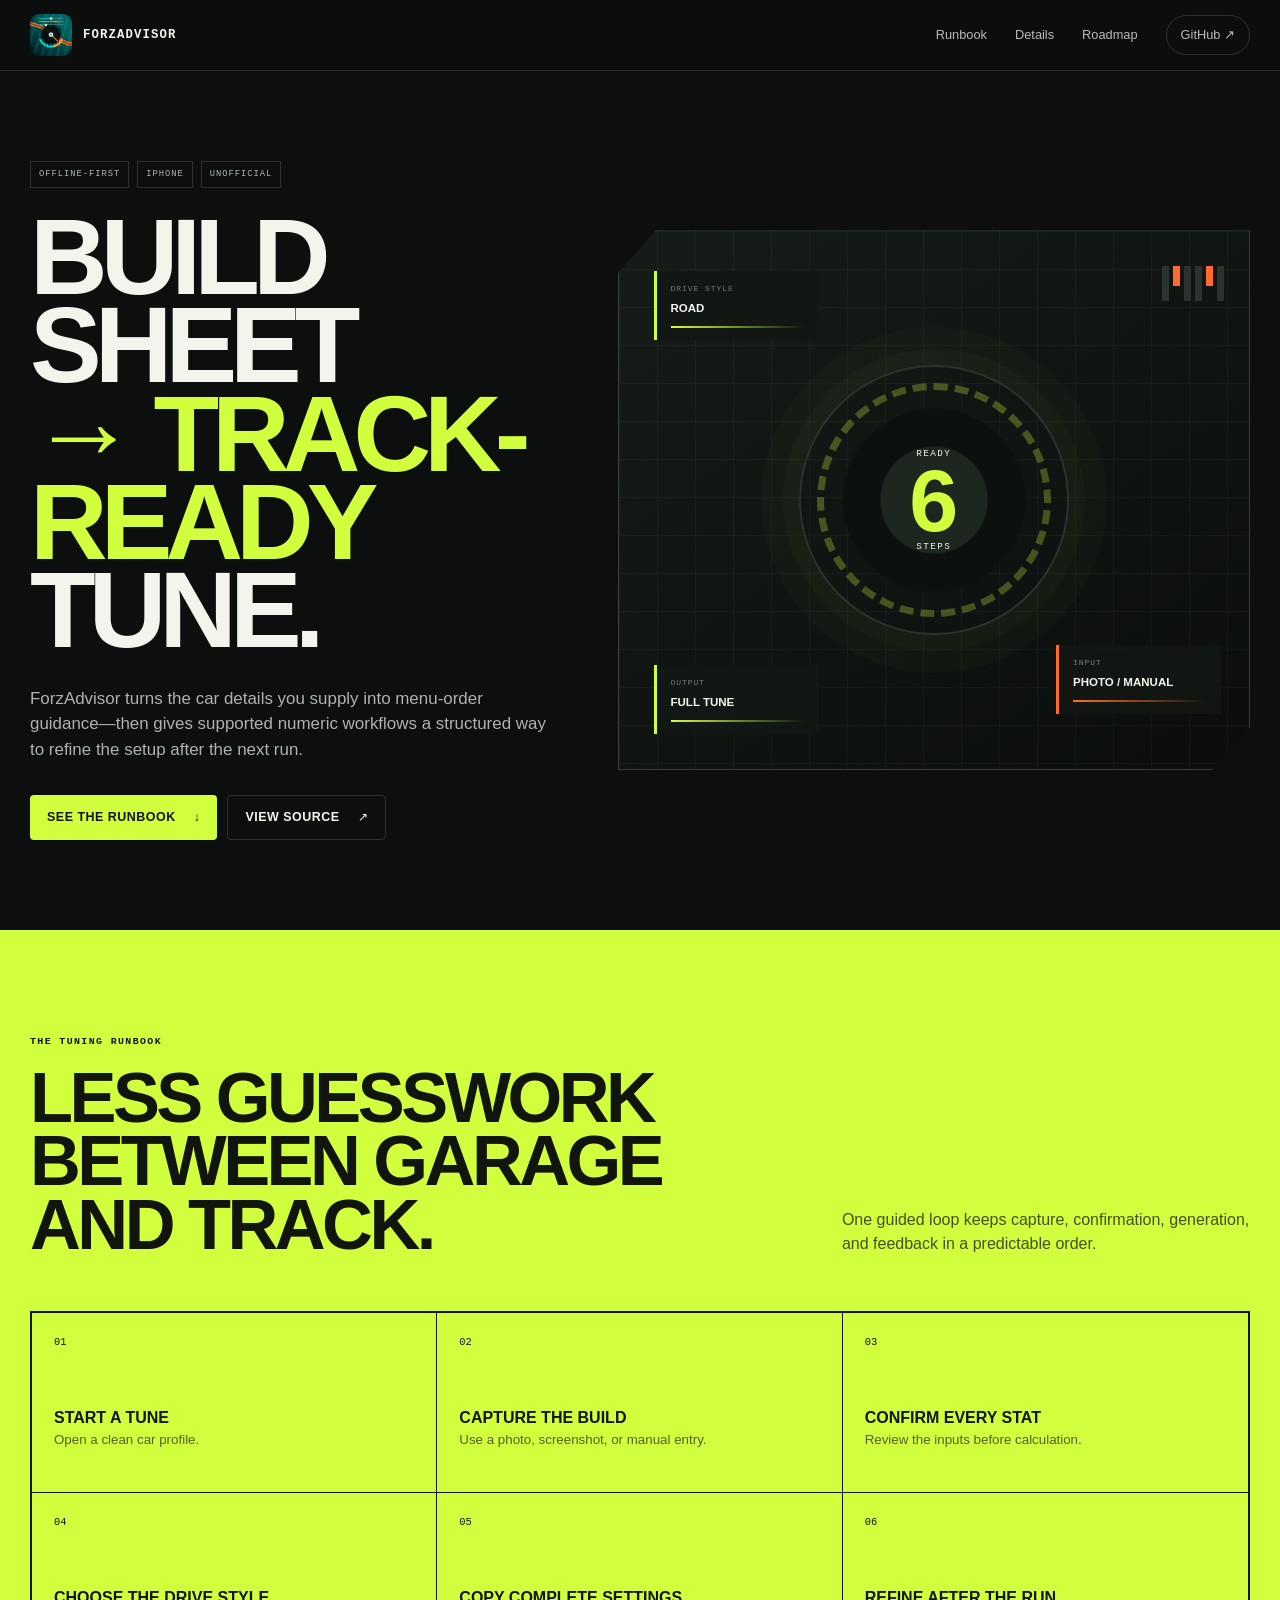
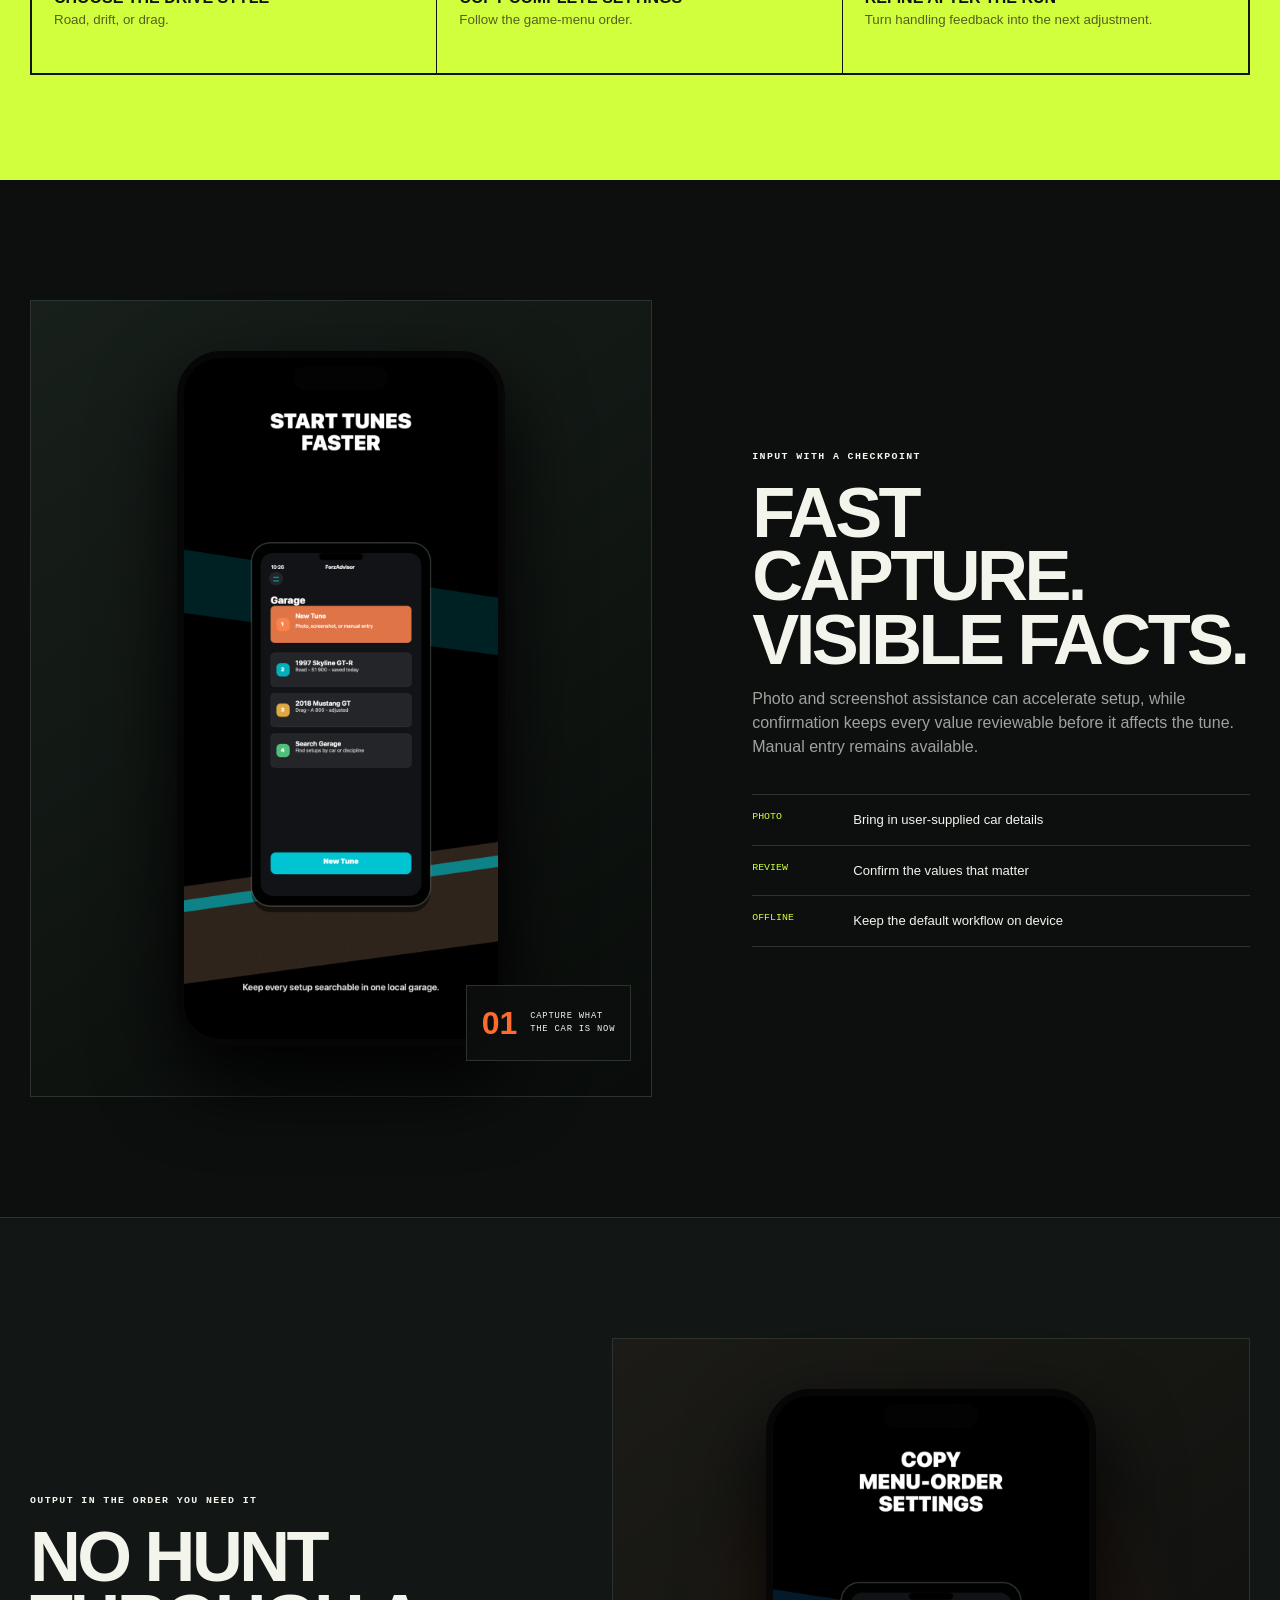
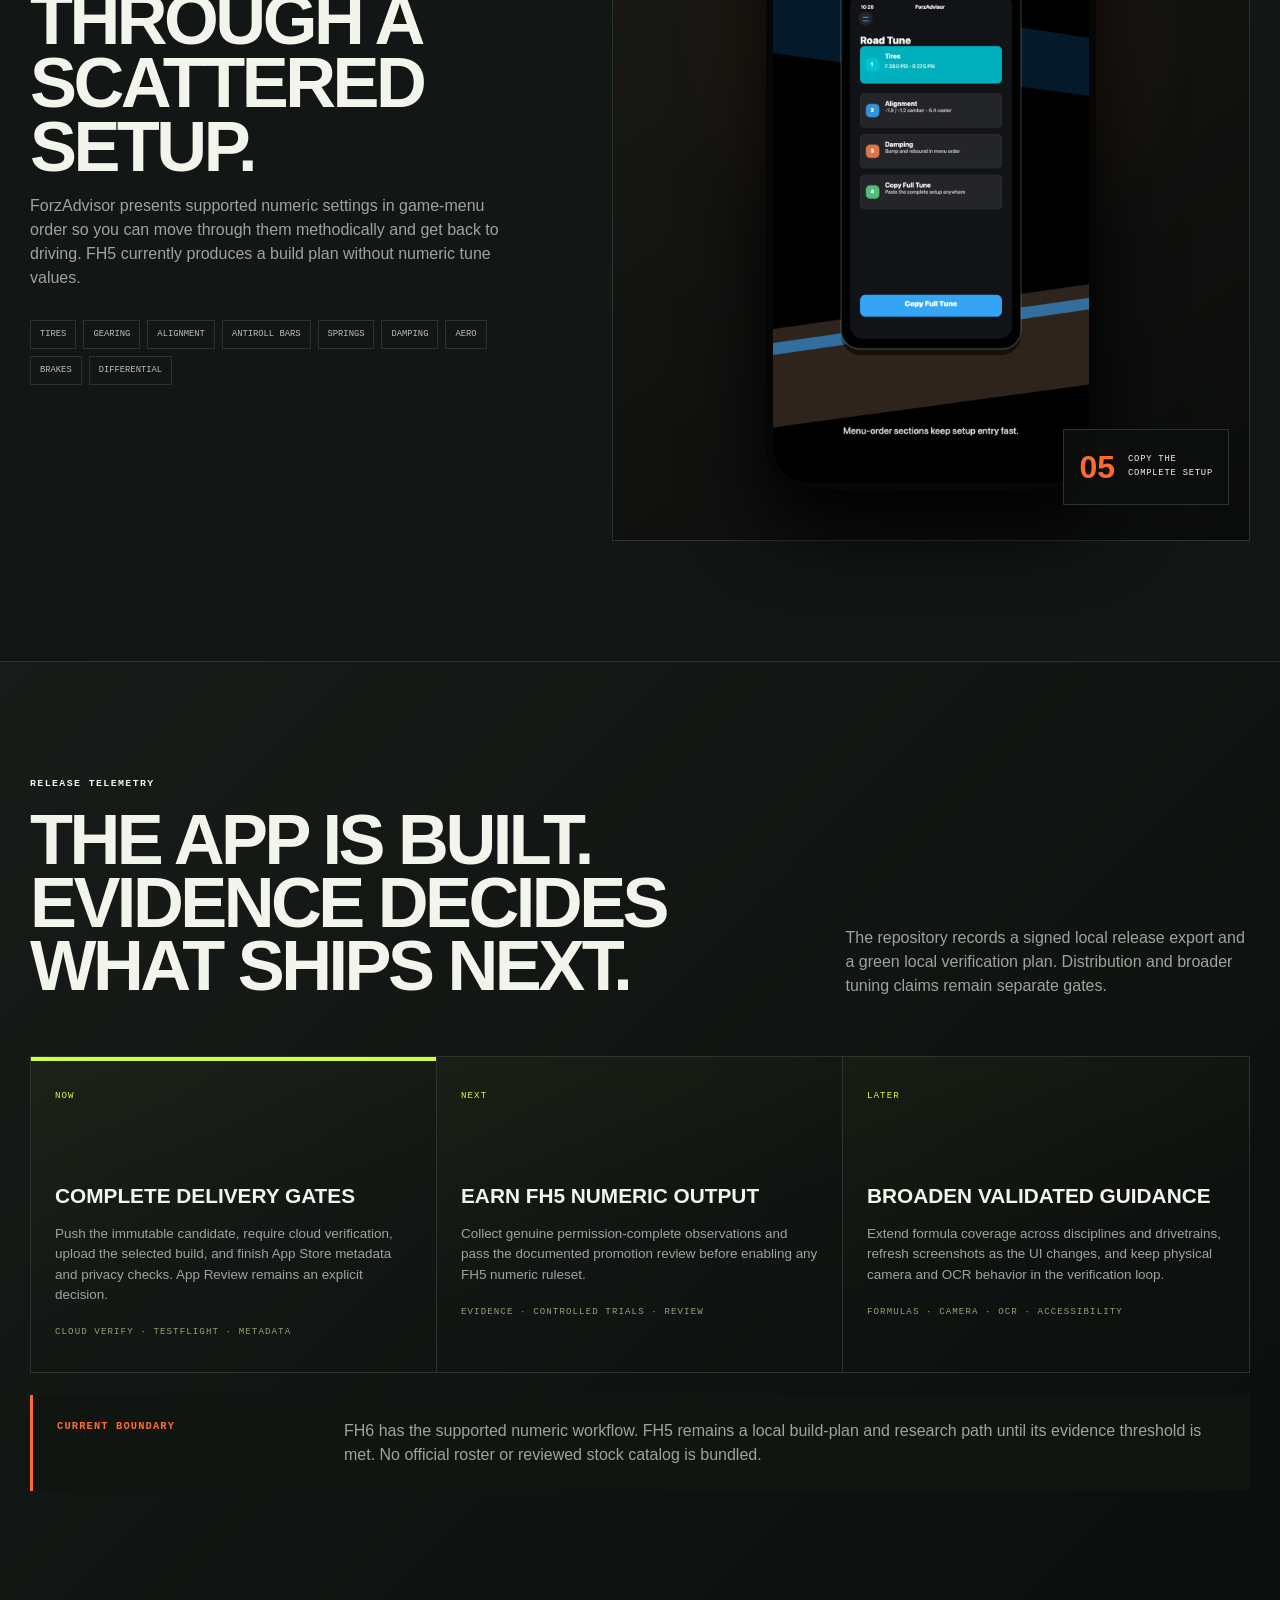
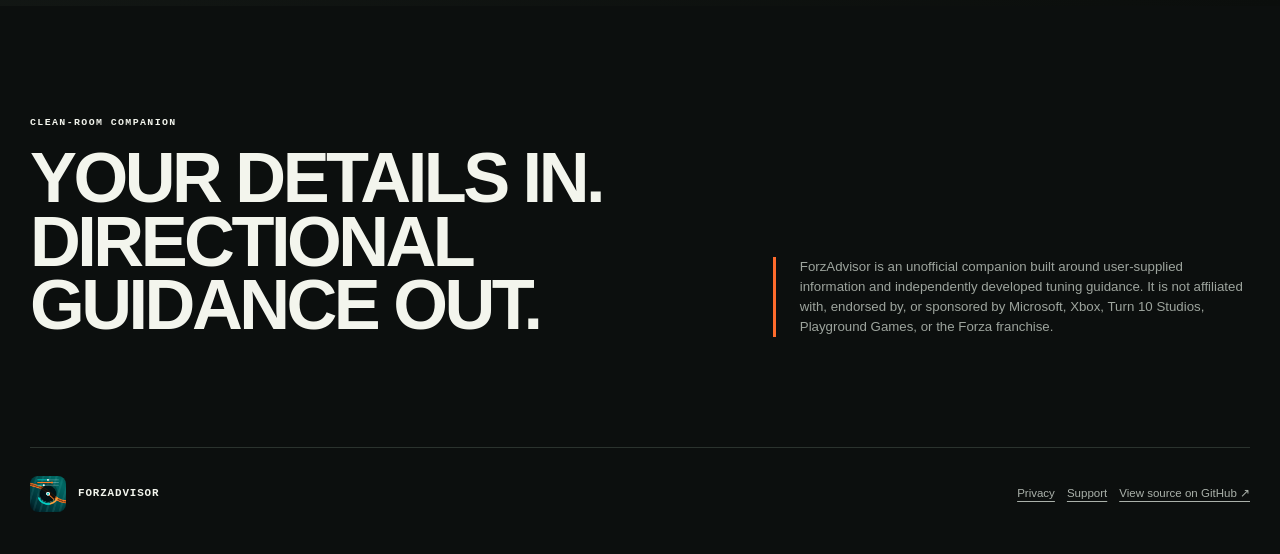
==== commit 2c040229: "Publish App Store privacy and support pages" ====
--- a/landing-page/index.html
+++ b/landing-page/index.html
@@ -81,6 +81,6 @@
       </section>
     </main>
 
-    <footer class="site-footer shell"><div><img src="assets/icon.png" width="36" height="36" alt=""><span>FORZADVISOR</span></div><div><a href="https://github.com/Sankofa06/ForzAdvisor/blob/main/docs/privacy/index.md">Privacy</a><a href="https://github.com/Sankofa06/ForzAdvisor/blob/main/docs/support/index.md">Support</a><a href="https://github.com/Sankofa06/ForzAdvisor">View source on GitHub <span aria-hidden="true">↗</span></a></div></footer>
+    <footer class="site-footer shell"><div><img src="assets/icon.png" width="36" height="36" alt=""><span>FORZADVISOR</span></div><div><a href="privacy/">Privacy</a><a href="support/">Support</a><a href="https://github.com/Sankofa06/ForzAdvisor">View source on GitHub <span aria-hidden="true">↗</span></a></div></footer>
   </body>
 </html>
--- a/landing-page/styles.css
+++ b/landing-page/styles.css
@@ -1,5 +1,5 @@
 :root { color-scheme: dark; --bg:#0c0f0e; --ink:#f3f5ed; --muted:#9da49d; --panel:#151a17; --line:#2b332e; --lime:#d1ff3d; --orange:#ff6b2c; --max:1220px; font-family: Inter, ui-sans-serif, -apple-system, BlinkMacSystemFont, "Segoe UI", sans-serif; font-synthesis:none; }
-*{box-sizing:border-box} html{scroll-behavior:smooth} body{margin:0;background:var(--bg);color:var(--ink);line-height:1.5} a{color:inherit} img{display:block;max-width:100%}.shell{width:min(calc(100% - 48px),var(--max));margin-inline:auto}.skip-link{position:fixed;top:-60px;left:16px;z-index:40;padding:10px 16px;background:var(--lime);color:#10130c}.skip-link:focus{top:16px}
+*{box-sizing:border-box} html{scroll-behavior:smooth} body{margin:0;background:var(--bg);color:var(--ink);line-height:1.5} a{color:inherit} img{display:block;max-width:100%;height:auto}.shell{width:min(calc(100% - 48px),var(--max));margin-inline:auto}.skip-link{position:fixed;top:-60px;left:16px;z-index:40;padding:10px 16px;background:var(--lime);color:#10130c}.skip-link:focus{top:16px}
 .site-header{position:sticky;top:0;z-index:30;display:flex;align-items:center;justify-content:space-between;padding:14px max(24px,calc((100vw - var(--max))/2));border-bottom:1px solid var(--line);background:rgba(12,15,14,.84);backdrop-filter:blur(18px)}.brand{display:flex;align-items:center;gap:11px;font-family:ui-monospace,SFMono-Regular,Menlo,monospace;font-size:.77rem;font-weight:900;letter-spacing:.09em;text-decoration:none}.brand img{border-radius:9px}nav{display:flex;align-items:center;gap:28px}nav a{color:#b6bdb6;font-size:.8rem;text-decoration:none}.github{padding:9px 14px;border:1px solid var(--line);border-radius:999px}
 .hero{display:grid;grid-template-columns:.9fr 1.1fr;gap:70px;align-items:center;min-height:750px;padding-block:90px}.flag{display:flex;flex-wrap:wrap;gap:8px;margin:0 0 25px}.flag span{padding:6px 8px;border:1px solid var(--line);color:#aeb5ae;font-family:ui-monospace,SFMono-Regular,Menlo,monospace;font-size:.55rem;letter-spacing:.11em}h1{margin:0;font-family:"Arial Narrow",Impact,ui-sans-serif,sans-serif;font-size:clamp(4.2rem,8.4vw,8.4rem);font-weight:900;line-height:.82;letter-spacing:-.065em}h1 em{color:var(--lime);font-style:normal}.lede{max-width:580px;margin:32px 0 0;color:#adb4ad;font-size:1.06rem}.actions{display:flex;flex-wrap:wrap;gap:10px;margin-top:33px}.button{display:inline-flex;align-items:center;justify-content:center;gap:18px;padding:12px 17px;border-radius:4px;font-size:.78rem;font-weight:850;text-decoration:none;text-transform:uppercase;letter-spacing:.04em}.primary{background:var(--lime);color:#11150d}.outline{border:1px solid var(--line)}
 .hero-dashboard{position:relative;min-height:540px;overflow:hidden;border:1px solid #364039;background:linear-gradient(145deg,#161c18,#0a0d0c);clip-path:polygon(6% 0,100% 0,100% 92%,94% 100%,0 100%,0 8%)}.grid-lines{position:absolute;inset:0;background-image:linear-gradient(rgba(209,255,61,.045) 1px,transparent 1px),linear-gradient(90deg,rgba(209,255,61,.045) 1px,transparent 1px);background-size:38px 38px}.dial{position:absolute;top:50%;left:50%;display:flex;width:270px;height:270px;align-items:center;justify-content:center;flex-direction:column;border:2px solid var(--line);border-radius:50%;transform:translate(-50%,-50%);background:radial-gradient(circle,#1d261f 0 28%,#0c100e 29% 48%,transparent 49%);box-shadow:0 0 0 16px rgba(209,255,61,.025),0 0 0 38px rgba(209,255,61,.02)}.dial::before{position:absolute;inset:16px;content:"";border:7px dashed rgba(209,255,61,.28);border-radius:50%}.dial span,.dial small{font-family:ui-monospace,SFMono-Regular,Menlo,monospace;font-size:.58rem;letter-spacing:.15em}.dial b{color:var(--lime);font-family:"Arial Narrow",Impact,sans-serif;font-size:5.5rem;line-height:.9}.telemetry{position:absolute;z-index:3;min-width:165px;padding:12px 14px;border-left:3px solid var(--lime);background:rgba(18,24,20,.91)}.telemetry span{display:block;color:#737d75;font-family:ui-monospace,SFMono-Regular,Menlo,monospace;font-size:.5rem;letter-spacing:.12em}.telemetry b{font-size:.72rem}.telemetry i{display:block;width:100%;height:2px;margin-top:7px;background:linear-gradient(90deg,var(--lime),transparent)}.telemetry.one{top:40px;left:35px}.telemetry.two{right:28px;bottom:55px;border-color:var(--orange)}.telemetry.two i{background:linear-gradient(90deg,var(--orange),transparent)}.telemetry.three{bottom:35px;left:35px}.track-line{position:absolute;right:25px;top:35px;display:flex;gap:4px}.track-line i{width:7px;height:35px;background:var(--line)}.track-line i:nth-child(2),.track-line i:nth-child(5){height:20px;background:var(--orange)}
@@ -8,6 +8,7 @@
 .output{padding-block:120px;border-block:1px solid var(--line);background:#121614}.output-grid{display:grid;grid-template-columns:.86fr 1.14fr;gap:100px;align-items:center}.settings-list{display:flex;flex-wrap:wrap;gap:7px;margin-top:30px}.settings-list span{padding:7px 9px;border:1px solid var(--line);color:#b9c0b9;font-family:ui-monospace,SFMono-Regular,Menlo,monospace;font-size:.55rem}.right-phone{background:radial-gradient(circle at 50% 38%,rgba(255,107,44,.18),transparent 43%),linear-gradient(145deg,#1c1b17,#0a0c0b)}
 .roadmap{padding-block:115px;background:linear-gradient(135deg,#171c19,#0b0e0c)}.roadmap-heading{display:grid;grid-template-columns:1fr .55fr;gap:80px;align-items:end}.roadmap-heading>p{margin:0;color:var(--muted)}.roadmap-grid{display:grid;grid-template-columns:repeat(3,1fr);margin-top:58px;border:1px solid var(--line)}.roadmap-grid article{min-height:315px;padding:24px;border-right:1px solid var(--line);background:linear-gradient(160deg,rgba(209,255,61,.04),transparent 60%)}.roadmap-grid article:last-child{border-right:0}.roadmap-grid article.live{box-shadow:inset 0 4px 0 var(--lime)}.roadmap-grid span,.roadmap-grid small{font-family:ui-monospace,SFMono-Regular,Menlo,monospace;font-size:.57rem;letter-spacing:.12em;color:var(--lime)}.roadmap-grid h3{margin:75px 0 12px;font-family:"Arial Narrow",Impact,sans-serif;font-size:1.3rem;text-transform:uppercase}.roadmap-grid p{color:var(--muted);font-size:.84rem}.roadmap-grid small{display:block;margin-top:20px;color:#95a175}.decision{display:grid;grid-template-columns:.28fr 1fr;gap:40px;margin-top:22px;padding:24px;border-left:3px solid var(--orange);background:#111512}.decision b{color:var(--orange);font-family:ui-monospace,SFMono-Regular,Menlo,monospace;font-size:.65rem;letter-spacing:.11em;text-transform:uppercase}.decision p{margin:0;color:var(--muted)}
 .position{display:grid;grid-template-columns:1fr .72fr;gap:80px;align-items:end;padding-block:110px}.position>p{margin:0;padding-left:24px;border-left:3px solid var(--orange);font-size:.83rem}.site-footer{display:flex;align-items:center;justify-content:space-between;padding-block:28px 42px;border-top:1px solid var(--line)}.site-footer>div{display:flex;align-items:center;gap:12px}.site-footer>div:first-child{font-family:ui-monospace,SFMono-Regular,Menlo,monospace;font-size:.68rem;font-weight:800;letter-spacing:.08em}.site-footer img{border-radius:8px}.site-footer a{color:#aab1aa;font-size:.72rem;text-underline-offset:4px}
+.legal{max-width:820px;padding-block:80px 110px}.legal .eyebrow{color:var(--lime);font-family:ui-monospace,SFMono-Regular,Menlo,monospace;font-size:.65rem;font-weight:800;letter-spacing:.13em}.legal h1{margin:12px 0 18px;font-size:clamp(3.4rem,8vw,6.8rem);line-height:.88}.legal .effective{margin:0 0 48px;color:var(--muted)}.legal h2{margin:46px 0 12px;font-family:"Arial Narrow",Impact,ui-sans-serif,sans-serif;font-size:1.65rem;letter-spacing:-.02em;text-transform:uppercase}.legal h3{margin:28px 0 8px;color:var(--lime);font-size:1rem}.legal p,.legal li{color:#c2c8c2}.legal li+li{margin-top:8px}.legal a{color:var(--lime);text-underline-offset:4px}.legal-nav{display:flex;gap:18px;align-items:center}.legal-nav a{color:#b6bdb6;font-size:.8rem;text-decoration:none}
 @media(max-width:920px){.hero,.evidence,.output-grid,.roadmap-heading,.position{grid-template-columns:1fr}.hero{min-height:0}.section-heading{grid-template-columns:1fr}.runbook ol{grid-template-columns:repeat(2,1fr)}.runbook li:nth-child(3n){border-right:1px solid #11150d}.runbook li:nth-child(2n){border-right:0}.runbook li:nth-child(4){border-bottom:1px solid #11150d}.roadmap-grid{grid-template-columns:1fr}.roadmap-grid article{border-right:0;border-bottom:1px solid var(--line)}.roadmap-grid article:last-child{border-bottom:0}}
 @media(max-width:650px){.shell{width:min(calc(100% - 28px),var(--max))}.site-header{padding-inline:14px}nav>a:not(.github){display:none}.brand span{display:none}.hero{gap:45px;padding-block:65px}h1{font-size:clamp(4rem,18vw,6rem)}.hero-dashboard{min-height:440px}.dial{width:220px;height:220px}.telemetry{min-width:135px}.runbook,.evidence,.output,.roadmap,.position{padding-block:78px}.runbook ol{grid-template-columns:1fr}.runbook li{border-right:0!important;border-bottom:1px solid #11150d!important}.runbook li:last-child{border-bottom:0!important}.phone-wrap{min-height:580px;padding-inline:20px}.phone{width:67%}.callout{right:8px}.evidence,.output-grid{gap:55px}.roadmap-grid h3{margin-top:48px}.decision{grid-template-columns:1fr;gap:12px}.position{gap:30px}.site-footer{align-items:flex-start;flex-direction:column;gap:20px}.site-footer>div:last-child{flex-wrap:wrap}}
 @media(prefers-reduced-motion:reduce){html{scroll-behavior:auto}*,*::before,*::after{transition:none!important}}
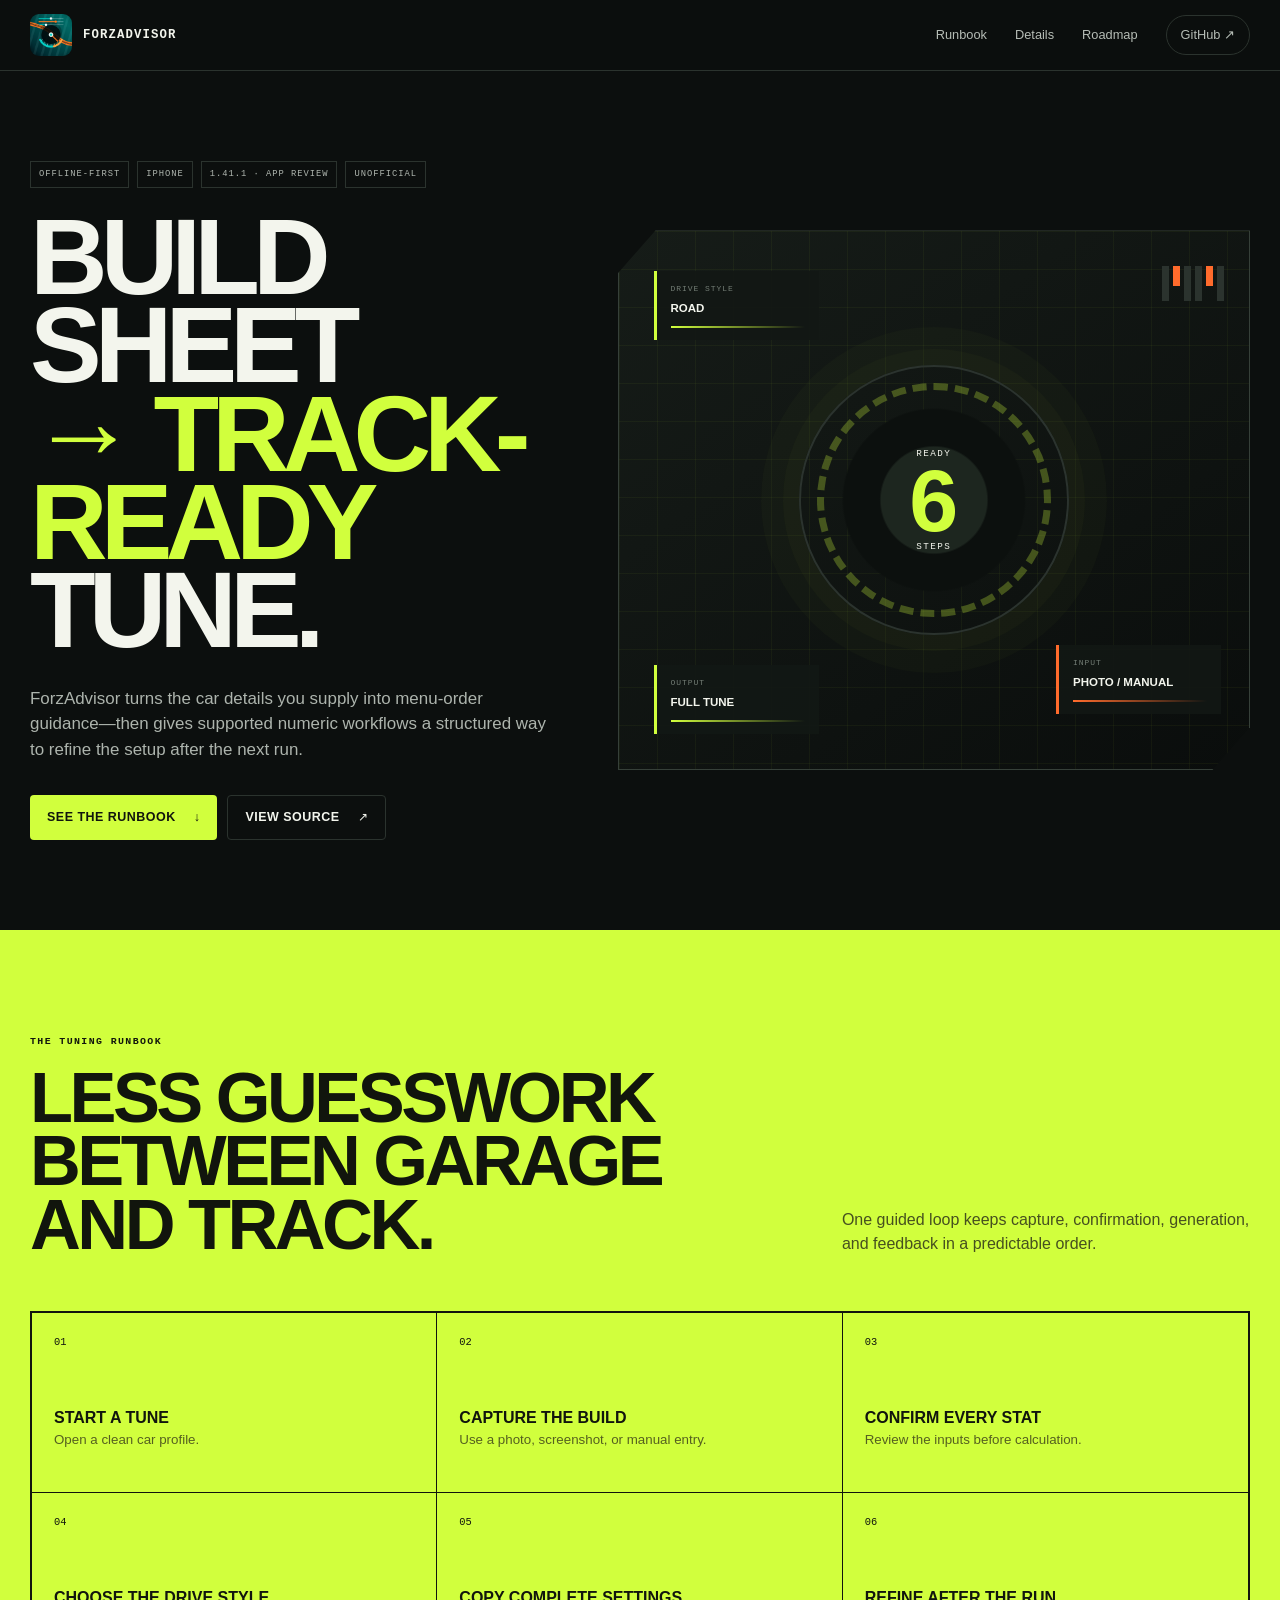
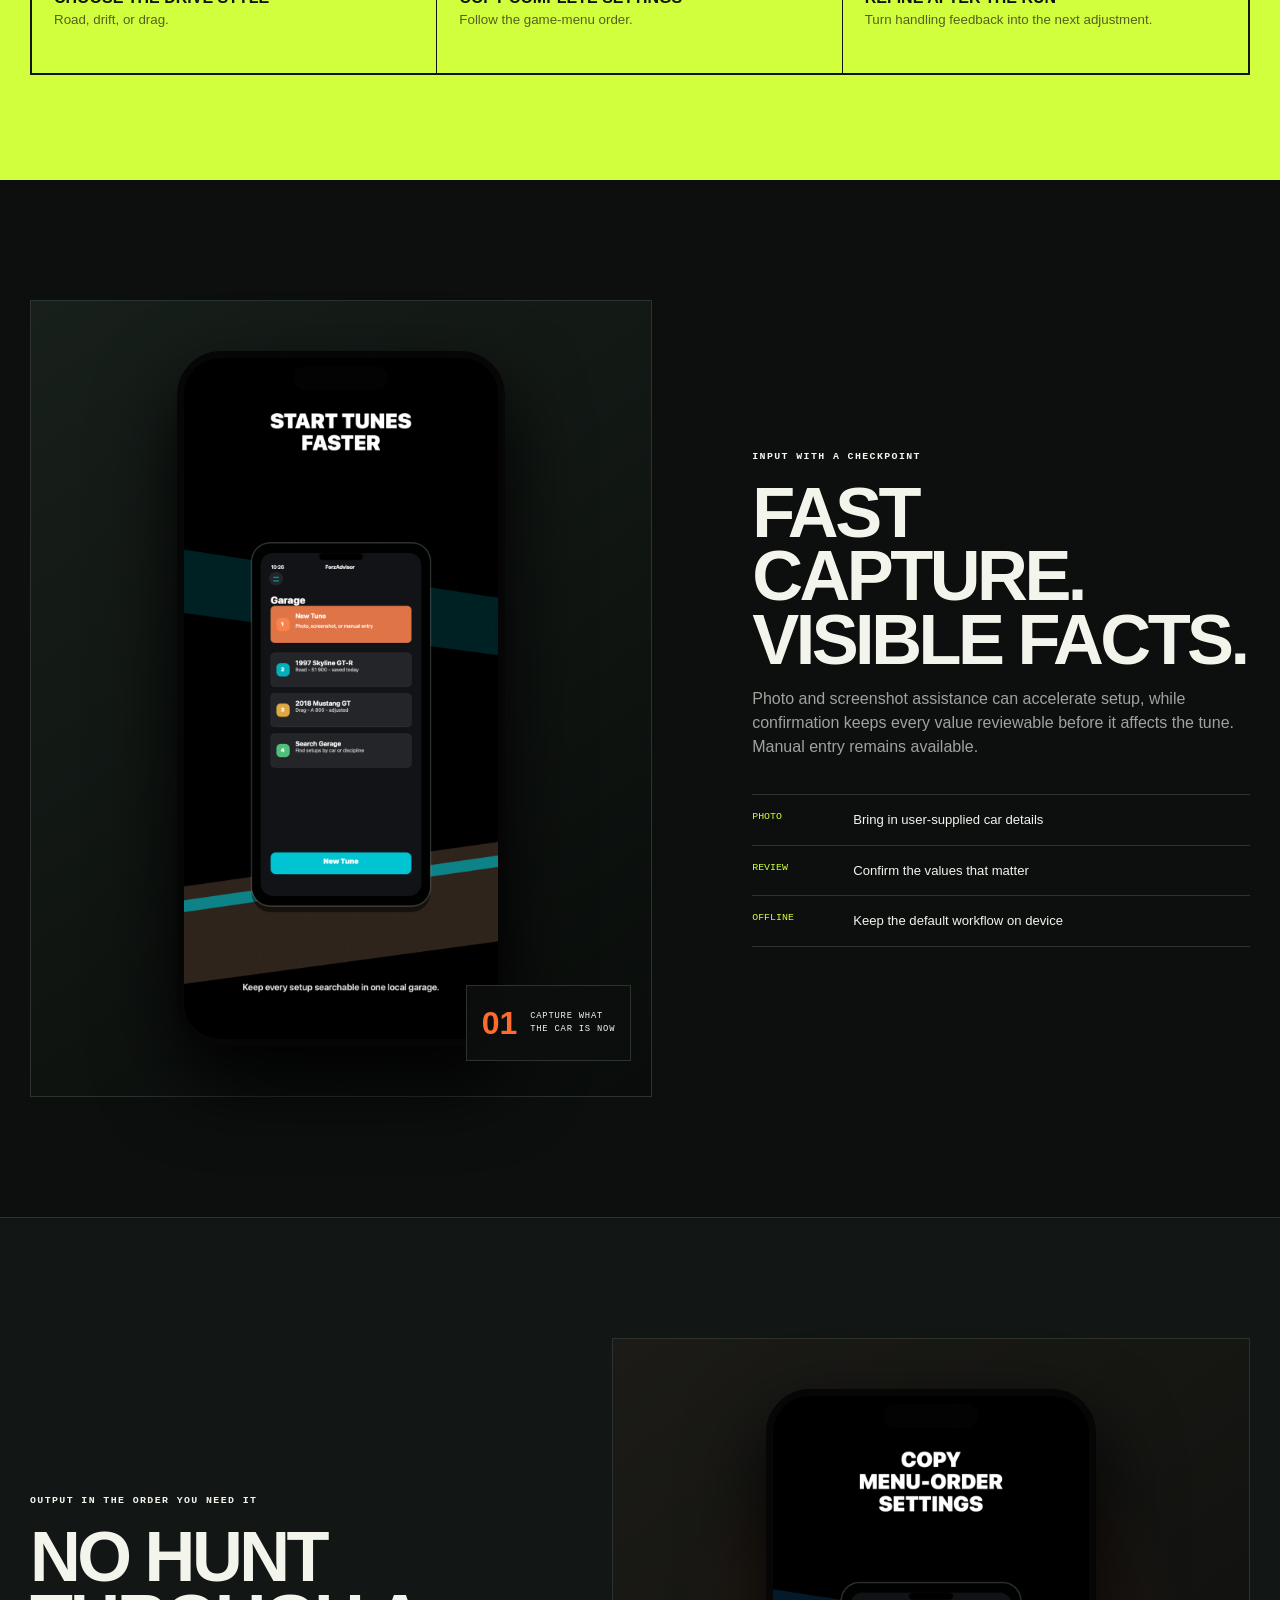
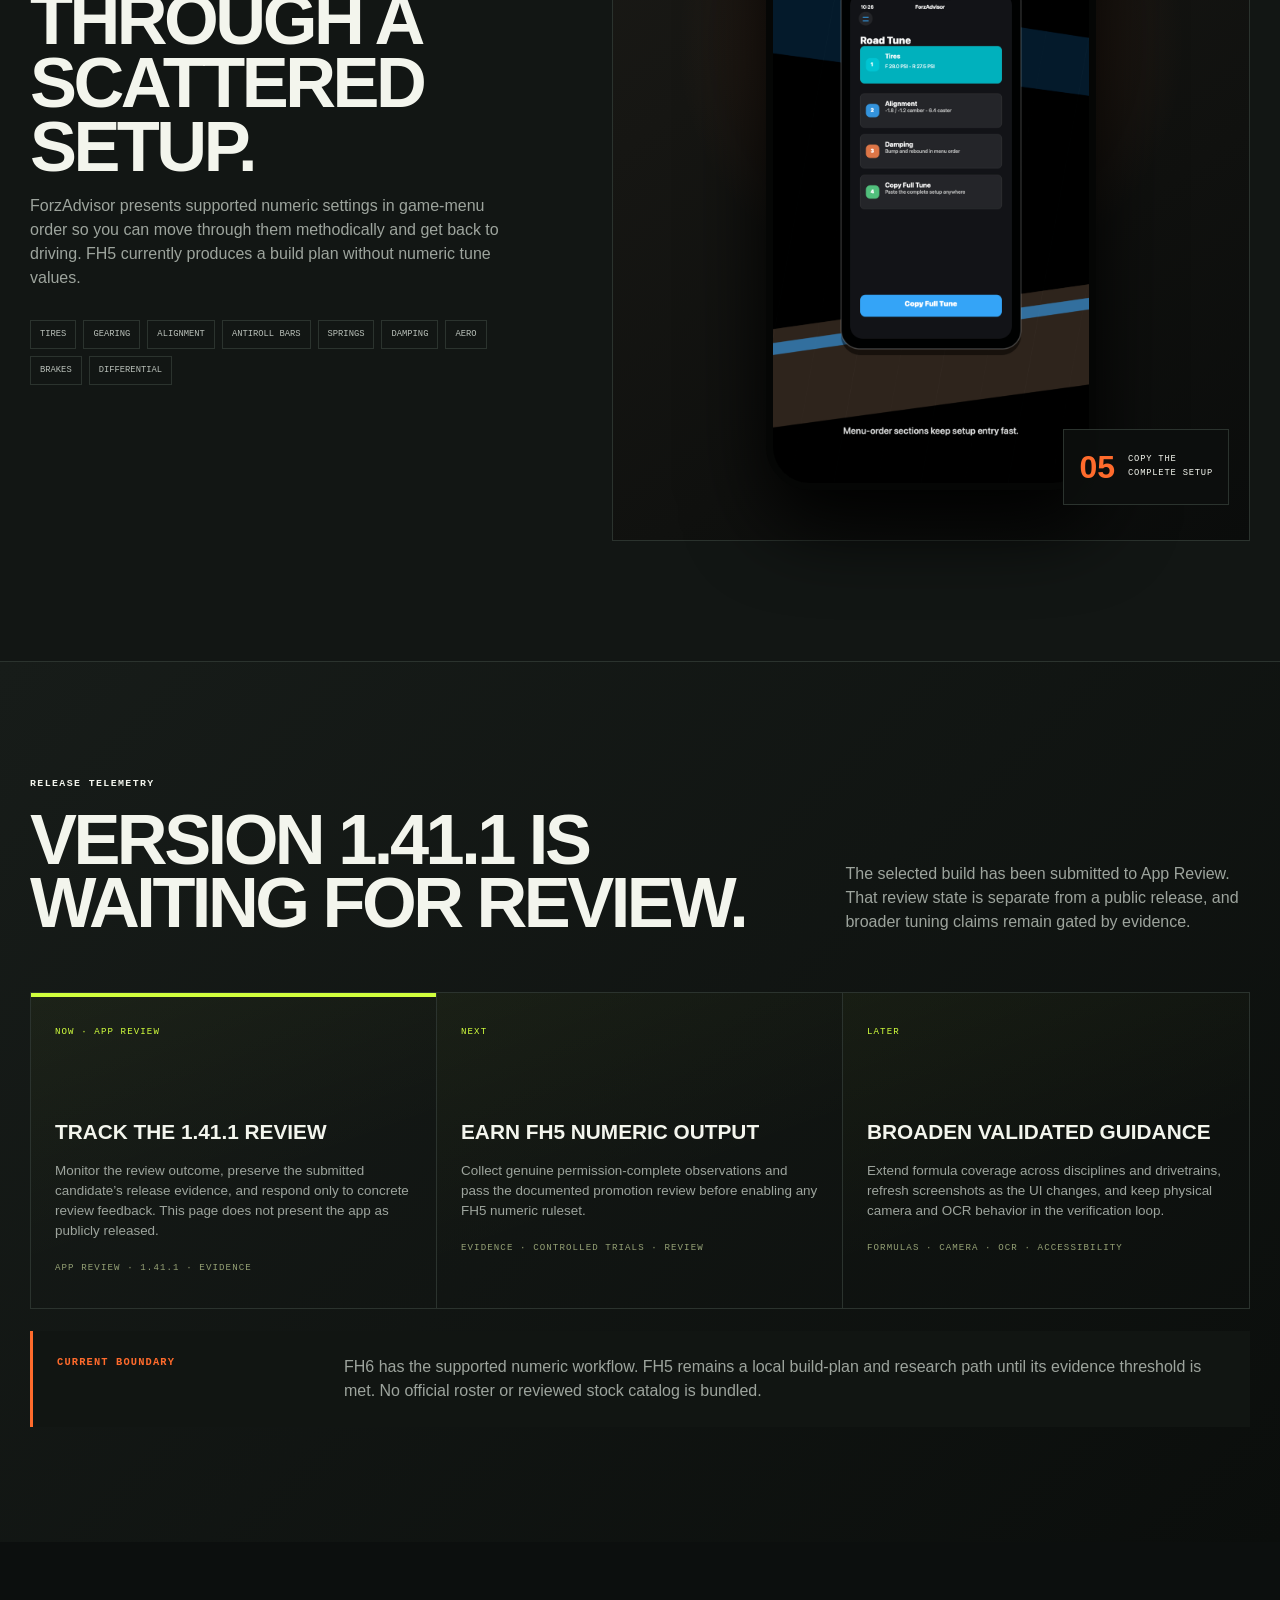
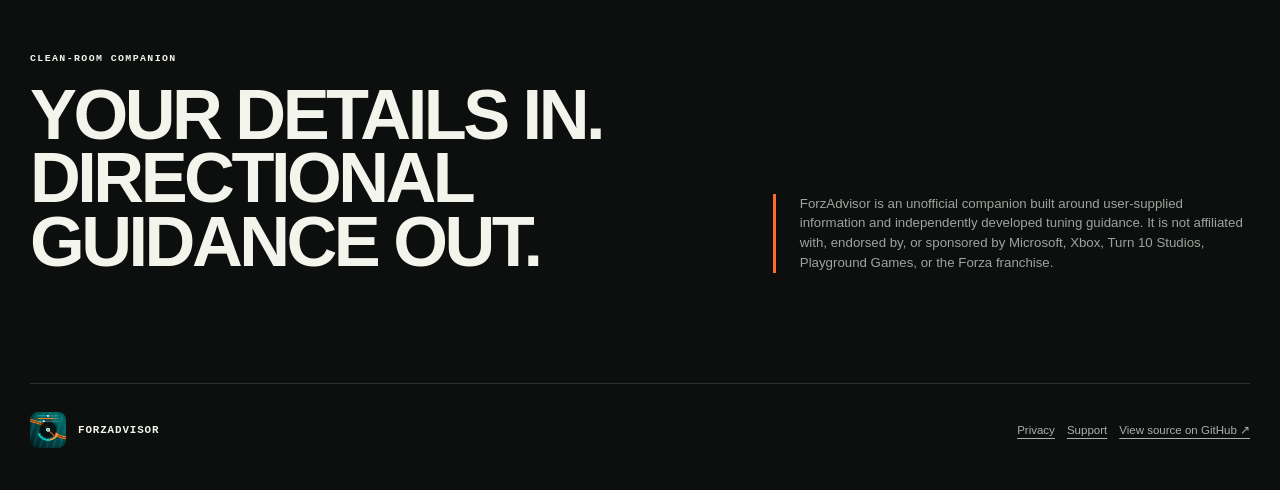
==== commit 73e069f3: "docs(pages): reflect App Review status" ====
--- a/landing-page/index.html
+++ b/landing-page/index.html
@@ -22,7 +22,7 @@
     <main id="main">
       <section class="hero shell">
         <div class="hero-copy">
-          <p class="flag"><span>OFFLINE-FIRST</span><span>IPHONE</span><span>UNOFFICIAL</span></p>
+          <p class="flag"><span>OFFLINE-FIRST</span><span>IPHONE</span><span>1.41.1 · APP REVIEW</span><span>UNOFFICIAL</span></p>
           <h1>BUILD SHEET<br><em>→ TRACK-READY</em><br>TUNE.</h1>
           <p class="lede">ForzAdvisor turns the car details you supply into menu-order guidance—then gives supported numeric workflows a structured way to refine the setup after the next run.</p>
           <div class="actions"><a class="button primary" href="#runbook">See the runbook <span aria-hidden="true">↓</span></a><a class="button outline" href="https://github.com/Sankofa06/ForzAdvisor">View source <span aria-hidden="true">↗</span></a></div>
@@ -65,9 +65,9 @@
 
       <section class="roadmap" id="roadmap" aria-labelledby="roadmap-title">
         <div class="shell">
-          <div class="roadmap-heading"><div><p class="label">RELEASE TELEMETRY</p><h2 id="roadmap-title">The app is built. Evidence decides what ships next.</h2></div><p>The repository records a signed local release export and a green local verification plan. Distribution and broader tuning claims remain separate gates.</p></div>
+          <div class="roadmap-heading"><div><p class="label">RELEASE TELEMETRY</p><h2 id="roadmap-title">Version 1.41.1 is waiting for review.</h2></div><p>The selected build has been submitted to App Review. That review state is separate from a public release, and broader tuning claims remain gated by evidence.</p></div>
           <div class="roadmap-grid">
-            <article class="live"><span>NOW</span><h3>Complete delivery gates</h3><p>Push the immutable candidate, require cloud verification, upload the selected build, and finish App Store metadata and privacy checks. App Review remains an explicit decision.</p><small>CLOUD VERIFY · TESTFLIGHT · METADATA</small></article>
+            <article class="live"><span>NOW · APP REVIEW</span><h3>Track the 1.41.1 review</h3><p>Monitor the review outcome, preserve the submitted candidate’s release evidence, and respond only to concrete review feedback. This page does not present the app as publicly released.</p><small>APP REVIEW · 1.41.1 · EVIDENCE</small></article>
             <article><span>NEXT</span><h3>Earn FH5 numeric output</h3><p>Collect genuine permission-complete observations and pass the documented promotion review before enabling any FH5 numeric ruleset.</p><small>EVIDENCE · CONTROLLED TRIALS · REVIEW</small></article>
             <article><span>LATER</span><h3>Broaden validated guidance</h3><p>Extend formula coverage across disciplines and drivetrains, refresh screenshots as the UI changes, and keep physical camera and OCR behavior in the verification loop.</p><small>FORMULAS · CAMERA · OCR · ACCESSIBILITY</small></article>
           </div>
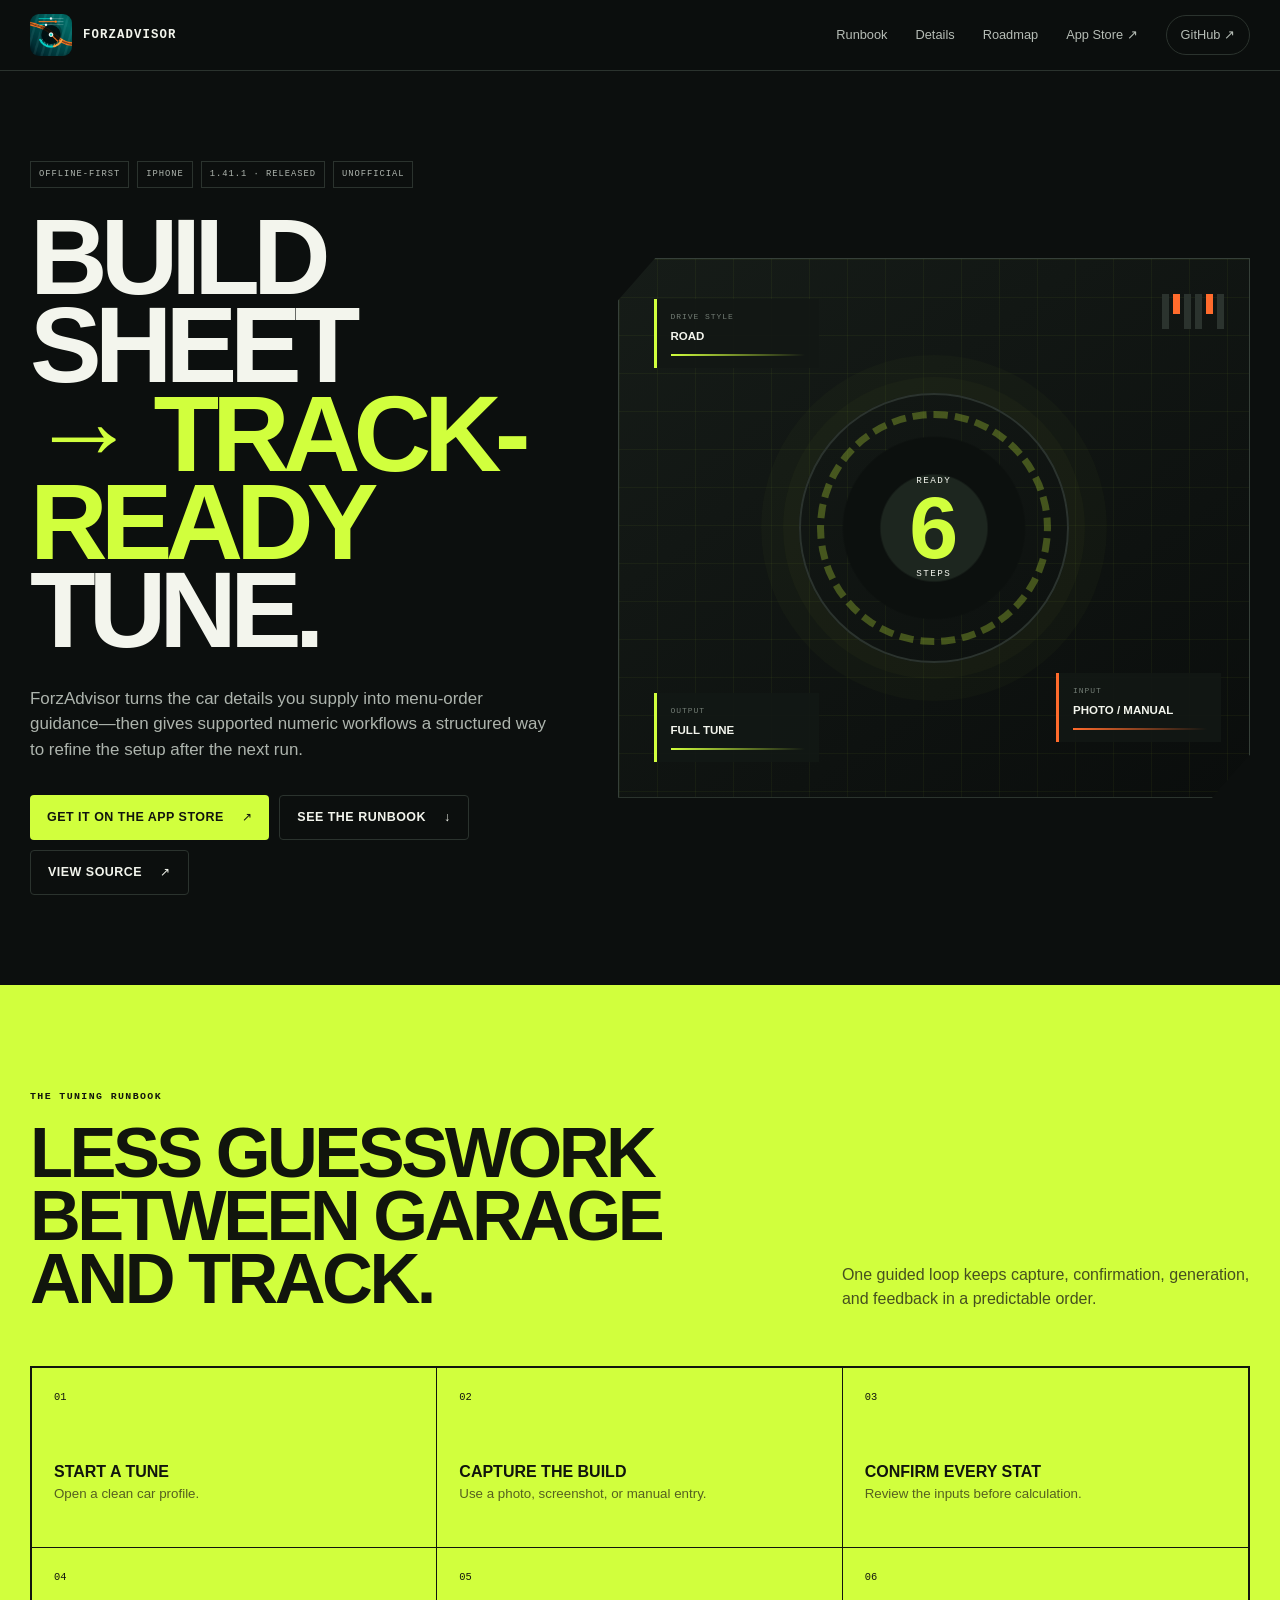
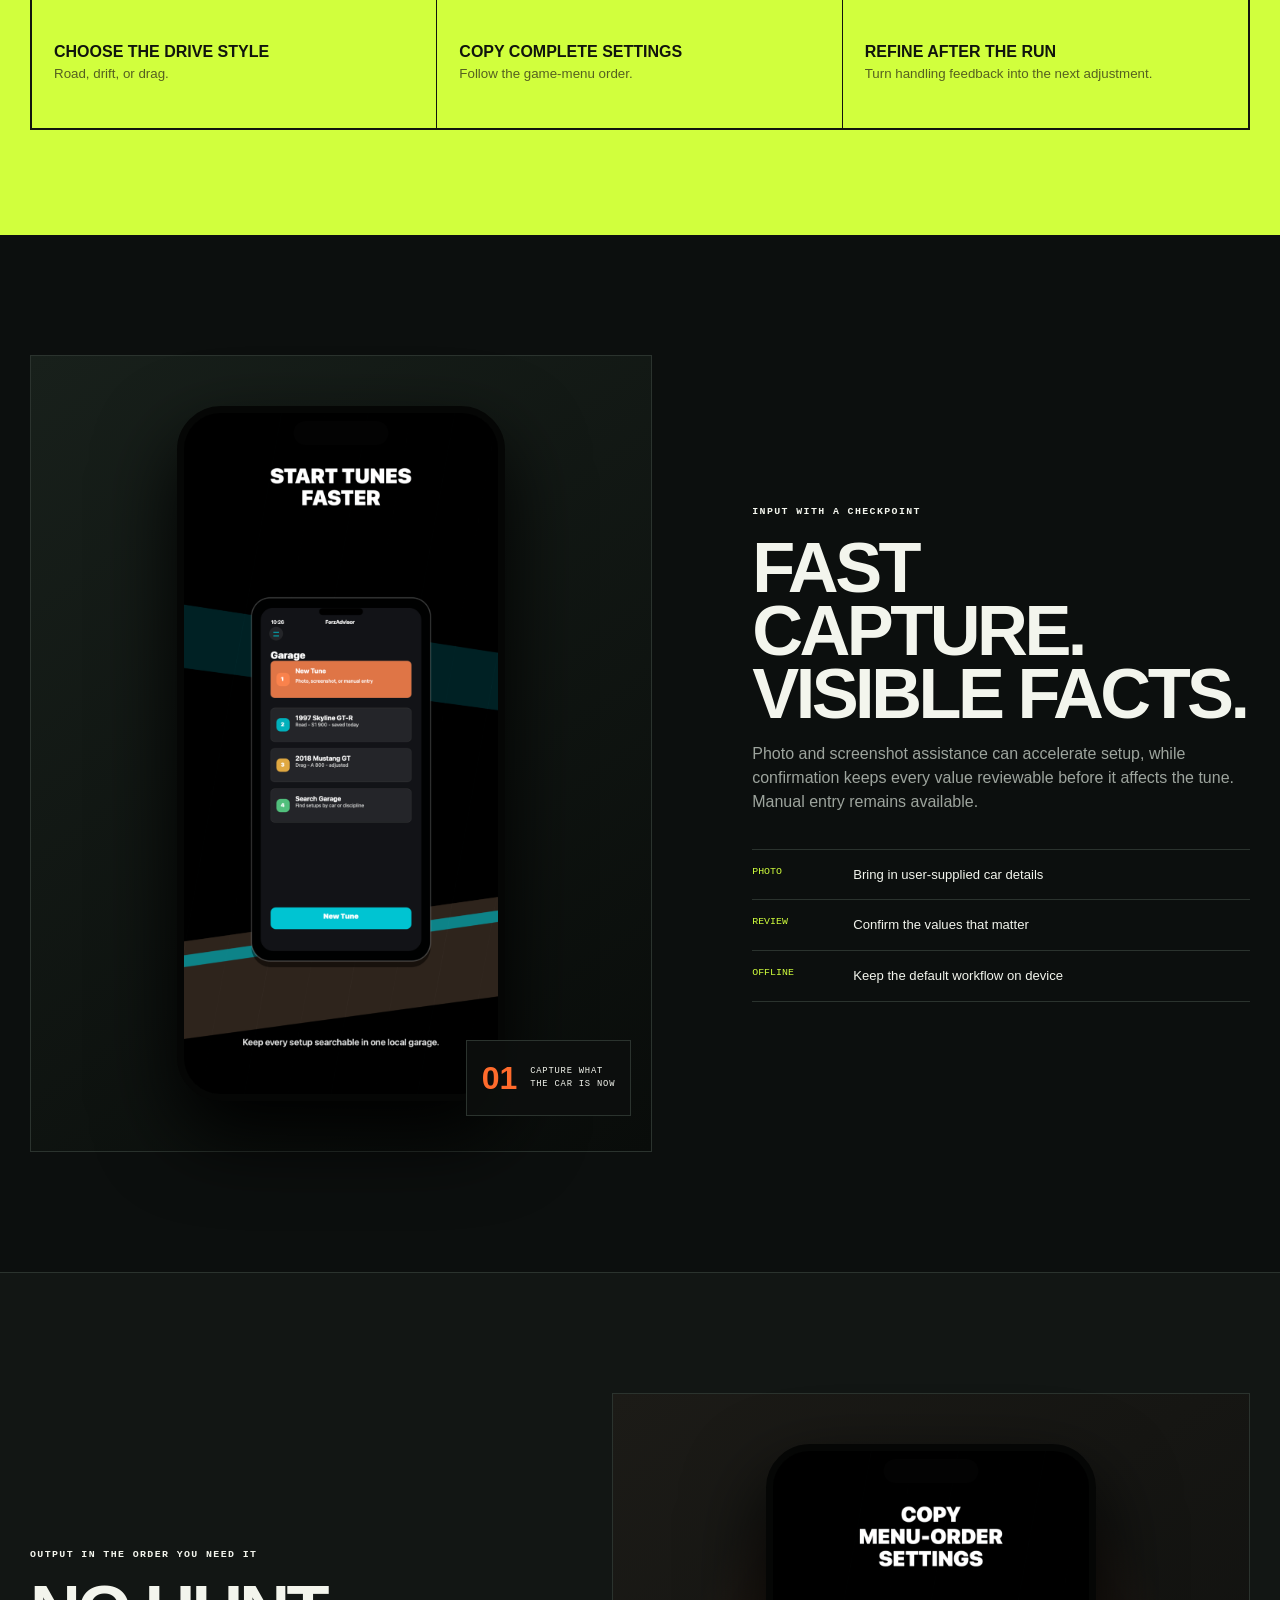
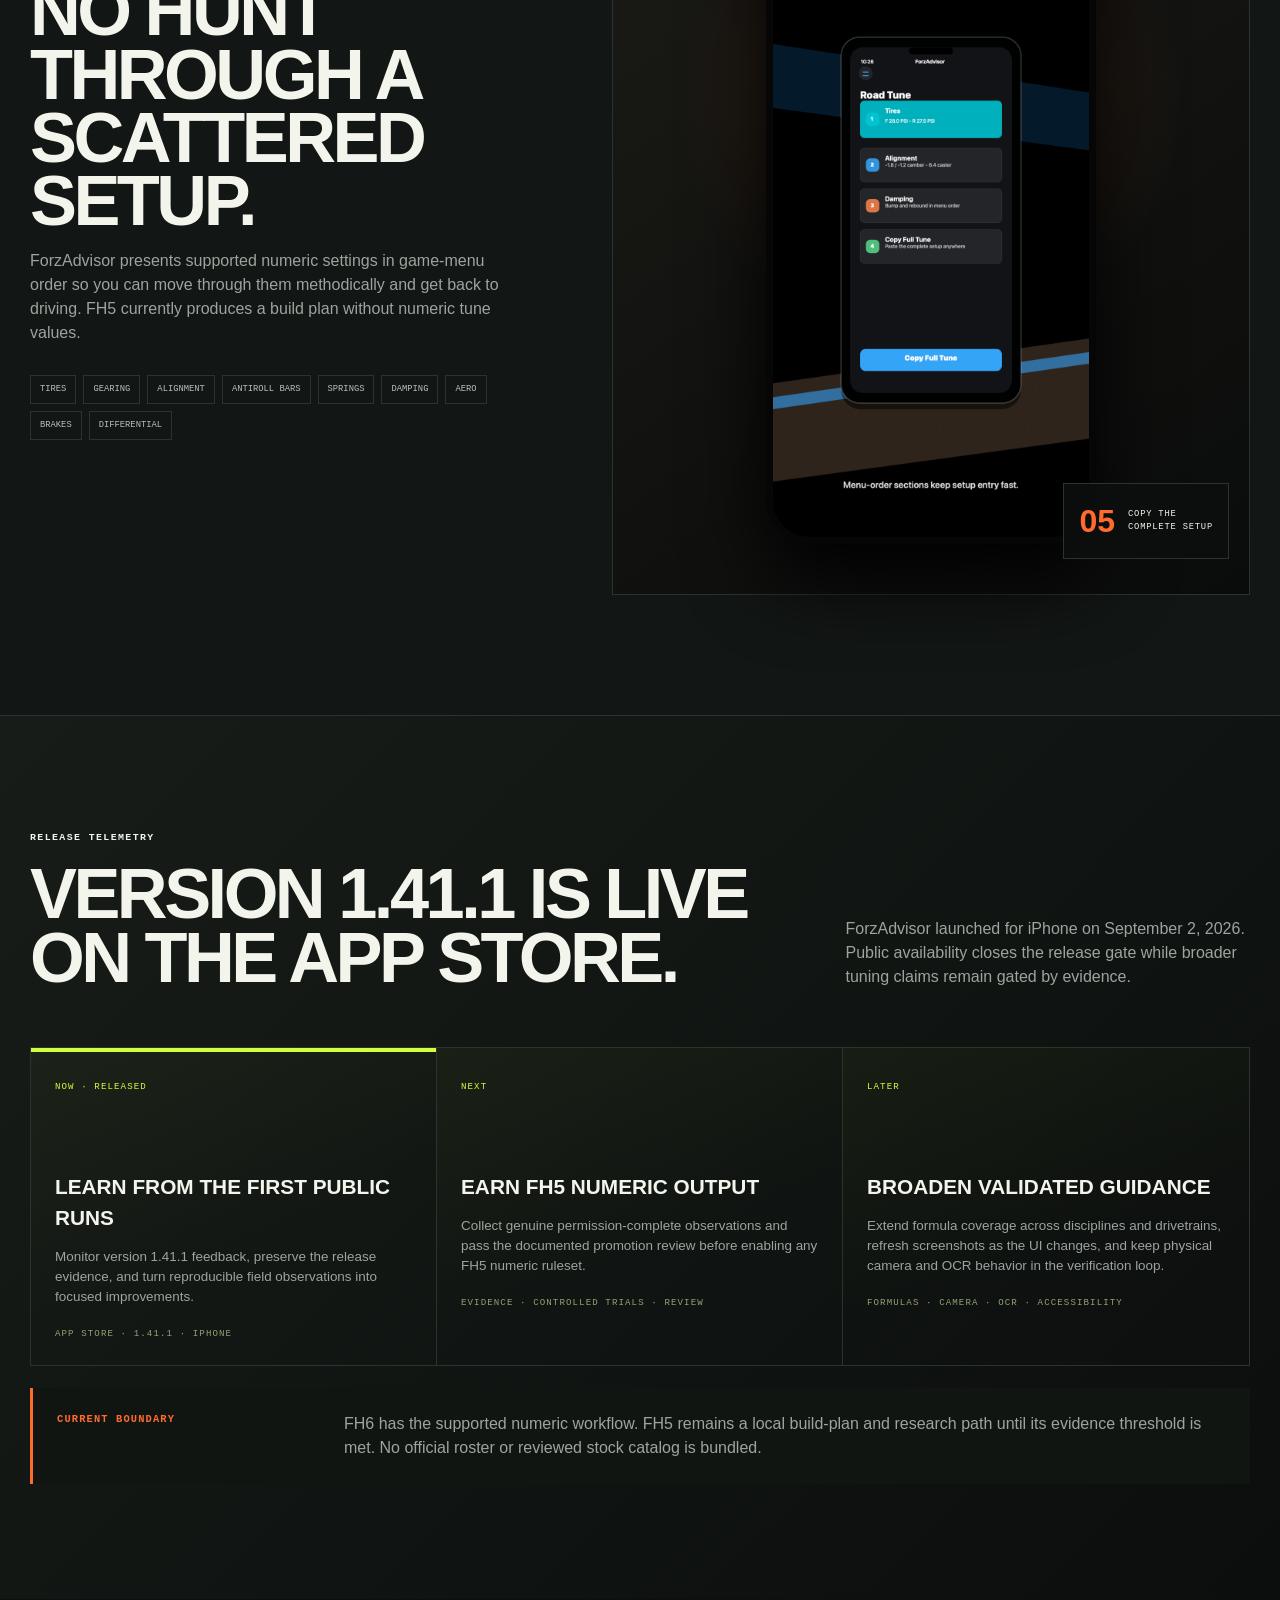
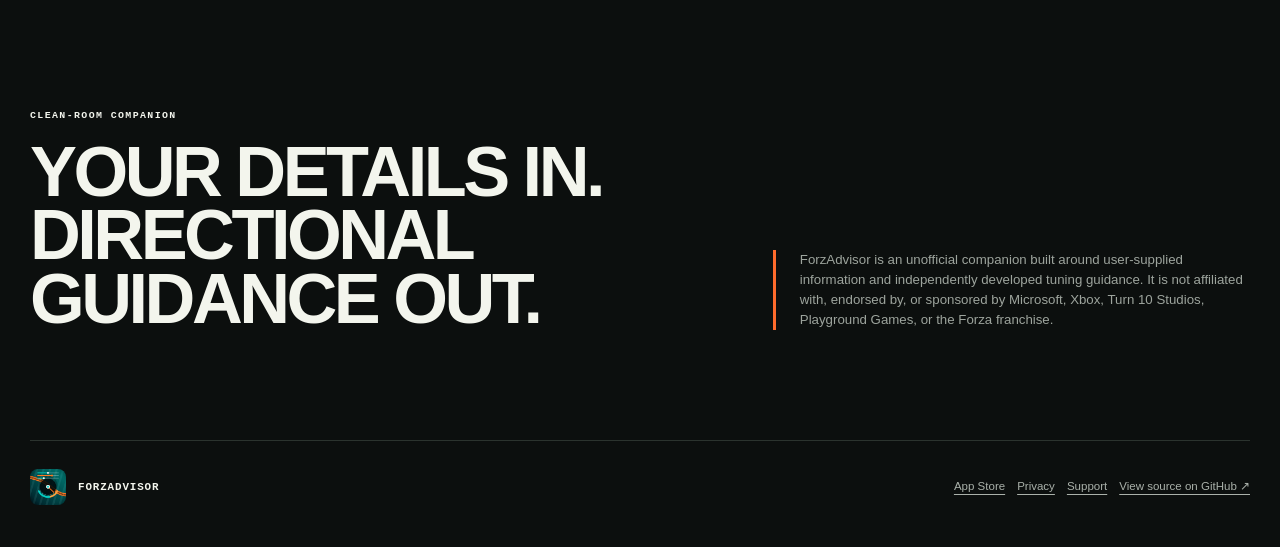
==== commit 665092b0: "Update page for App Store launch" ====
--- a/landing-page/index.html
+++ b/landing-page/index.html
@@ -8,7 +8,9 @@
     <meta property="og:title" content="ForzAdvisor — From build sheet to track-ready tune">
     <meta property="og:description" content="Capture the build, choose the drive style, copy the settings, and refine after every run.">
     <meta property="og:type" content="website">
+    <meta property="og:url" content="https://sankofa06.github.io/ForzAdvisor/">
     <title>ForzAdvisor — Structured racing-game tuning</title>
+    <link rel="canonical" href="https://sankofa06.github.io/ForzAdvisor/">
     <link rel="icon" href="assets/icon.png">
     <link rel="stylesheet" href="styles.css">
   </head>
@@ -16,16 +18,16 @@
     <a class="skip-link" href="#main">Skip to content</a>
     <header class="site-header">
       <a class="brand" href="./"><img src="assets/icon.png" width="42" height="42" alt=""><span>FORZADVISOR</span></a>
-      <nav aria-label="Primary navigation"><a href="#runbook">Runbook</a><a href="#details">Details</a><a href="#roadmap">Roadmap</a><a class="github" href="https://github.com/Sankofa06/ForzAdvisor">GitHub <span aria-hidden="true">↗</span></a></nav>
+      <nav aria-label="Primary navigation"><a href="#runbook">Runbook</a><a href="#details">Details</a><a href="#roadmap">Roadmap</a><a href="https://apps.apple.com/us/app/forzadvisor/id6775224250">App Store <span aria-hidden="true">↗</span></a><a class="github" href="https://github.com/Sankofa06/ForzAdvisor">GitHub <span aria-hidden="true">↗</span></a></nav>
     </header>
 
     <main id="main">
       <section class="hero shell">
         <div class="hero-copy">
-          <p class="flag"><span>OFFLINE-FIRST</span><span>IPHONE</span><span>1.41.1 · APP REVIEW</span><span>UNOFFICIAL</span></p>
+          <p class="flag"><span>OFFLINE-FIRST</span><span>IPHONE</span><span>1.41.1 · RELEASED</span><span>UNOFFICIAL</span></p>
           <h1>BUILD SHEET<br><em>→ TRACK-READY</em><br>TUNE.</h1>
           <p class="lede">ForzAdvisor turns the car details you supply into menu-order guidance—then gives supported numeric workflows a structured way to refine the setup after the next run.</p>
-          <div class="actions"><a class="button primary" href="#runbook">See the runbook <span aria-hidden="true">↓</span></a><a class="button outline" href="https://github.com/Sankofa06/ForzAdvisor">View source <span aria-hidden="true">↗</span></a></div>
+          <div class="actions"><a class="button primary" href="https://apps.apple.com/us/app/forzadvisor/id6775224250">Get it on the App Store <span aria-hidden="true">↗</span></a><a class="button outline" href="#runbook">See the runbook <span aria-hidden="true">↓</span></a><a class="button outline" href="https://github.com/Sankofa06/ForzAdvisor">View source <span aria-hidden="true">↗</span></a></div>
         </div>
         <div class="hero-dashboard">
           <div class="grid-lines"></div>
@@ -65,9 +67,9 @@
 
       <section class="roadmap" id="roadmap" aria-labelledby="roadmap-title">
         <div class="shell">
-          <div class="roadmap-heading"><div><p class="label">RELEASE TELEMETRY</p><h2 id="roadmap-title">Version 1.41.1 is waiting for review.</h2></div><p>The selected build has been submitted to App Review. That review state is separate from a public release, and broader tuning claims remain gated by evidence.</p></div>
+          <div class="roadmap-heading"><div><p class="label">RELEASE TELEMETRY</p><h2 id="roadmap-title">Version 1.41.1 is live on the App Store.</h2></div><p>ForzAdvisor launched for iPhone on September 2, 2026. Public availability closes the release gate while broader tuning claims remain gated by evidence.</p></div>
           <div class="roadmap-grid">
-            <article class="live"><span>NOW · APP REVIEW</span><h3>Track the 1.41.1 review</h3><p>Monitor the review outcome, preserve the submitted candidate’s release evidence, and respond only to concrete review feedback. This page does not present the app as publicly released.</p><small>APP REVIEW · 1.41.1 · EVIDENCE</small></article>
+            <article class="live"><span>NOW · RELEASED</span><h3>Learn from the first public runs</h3><p>Monitor version 1.41.1 feedback, preserve the release evidence, and turn reproducible field observations into focused improvements.</p><small>APP STORE · 1.41.1 · IPHONE</small></article>
             <article><span>NEXT</span><h3>Earn FH5 numeric output</h3><p>Collect genuine permission-complete observations and pass the documented promotion review before enabling any FH5 numeric ruleset.</p><small>EVIDENCE · CONTROLLED TRIALS · REVIEW</small></article>
             <article><span>LATER</span><h3>Broaden validated guidance</h3><p>Extend formula coverage across disciplines and drivetrains, refresh screenshots as the UI changes, and keep physical camera and OCR behavior in the verification loop.</p><small>FORMULAS · CAMERA · OCR · ACCESSIBILITY</small></article>
           </div>
@@ -81,6 +83,6 @@
       </section>
     </main>
 
-    <footer class="site-footer shell"><div><img src="assets/icon.png" width="36" height="36" alt=""><span>FORZADVISOR</span></div><div><a href="privacy/">Privacy</a><a href="support/">Support</a><a href="https://github.com/Sankofa06/ForzAdvisor">View source on GitHub <span aria-hidden="true">↗</span></a></div></footer>
+    <footer class="site-footer shell"><div><img src="assets/icon.png" width="36" height="36" alt=""><span>FORZADVISOR</span></div><div><a href="https://apps.apple.com/us/app/forzadvisor/id6775224250">App Store</a><a href="privacy/">Privacy</a><a href="support/">Support</a><a href="https://github.com/Sankofa06/ForzAdvisor">View source on GitHub <span aria-hidden="true">↗</span></a></div></footer>
   </body>
 </html>
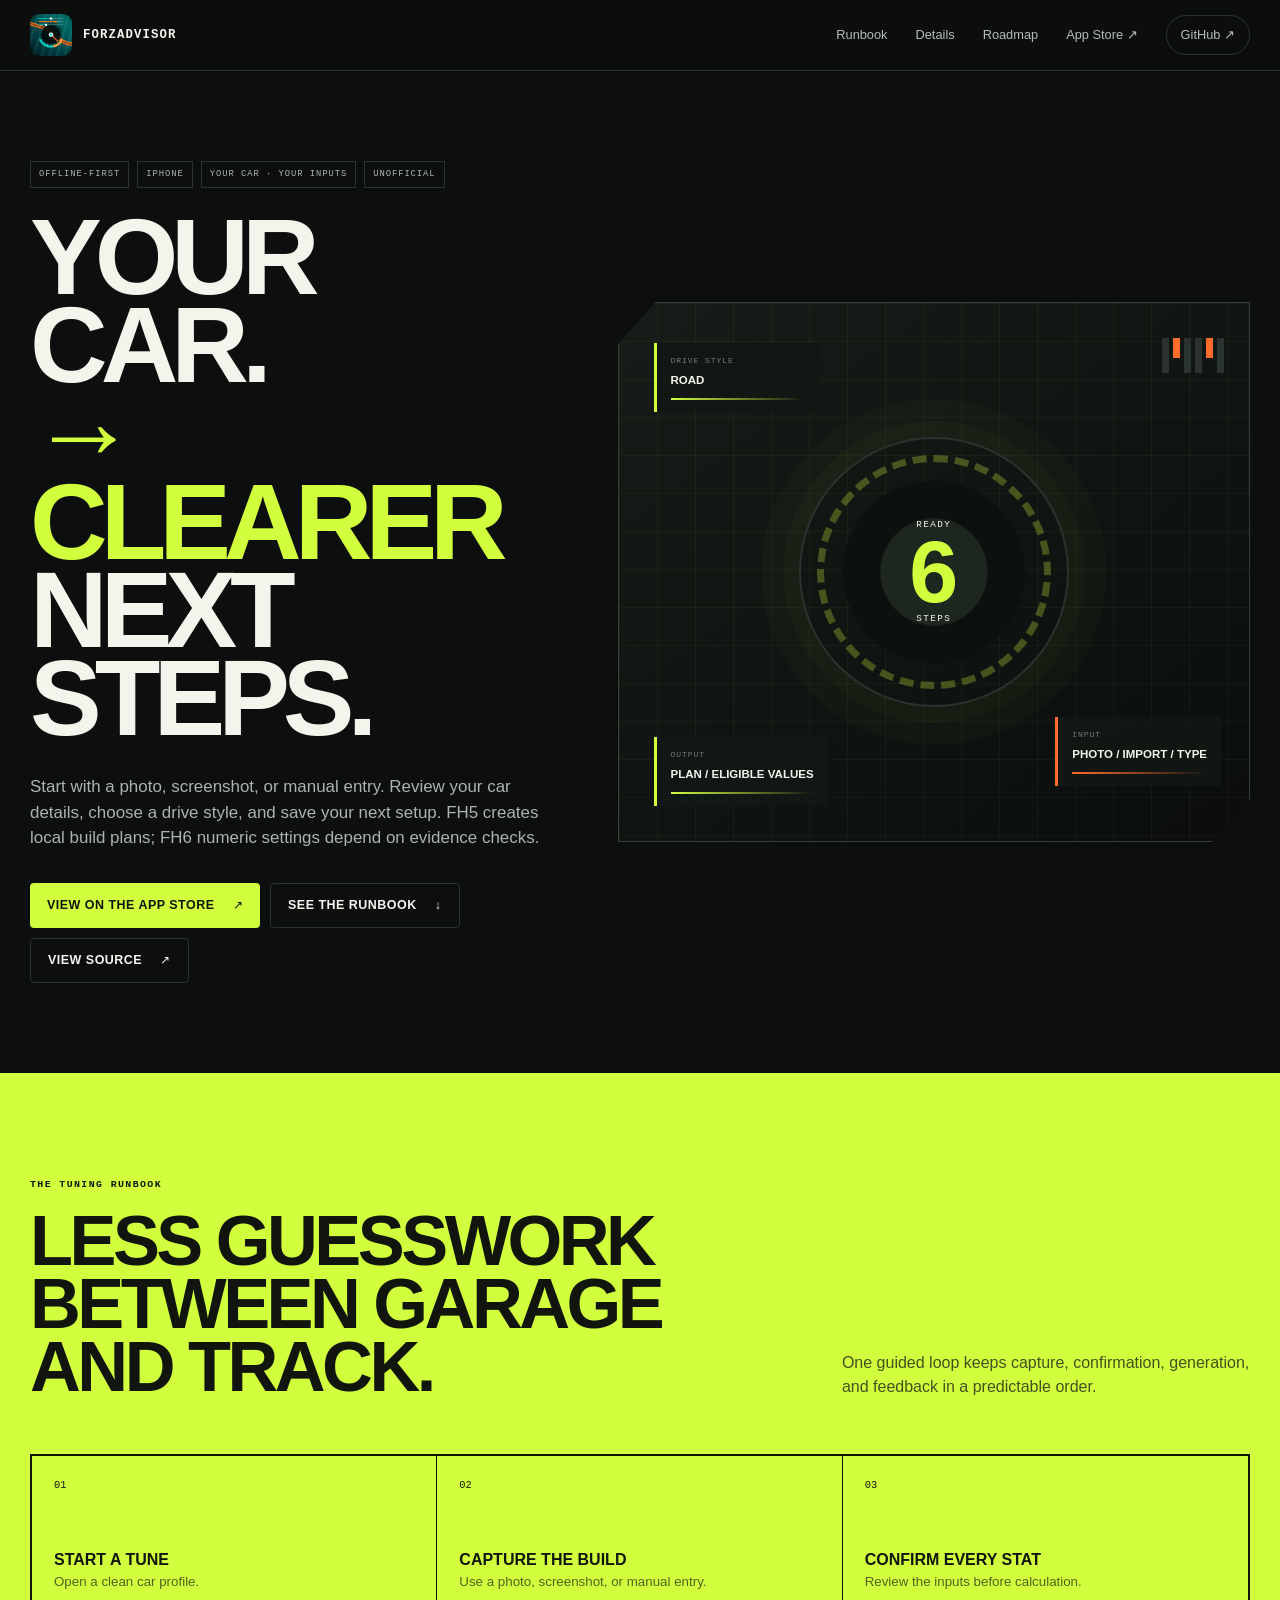
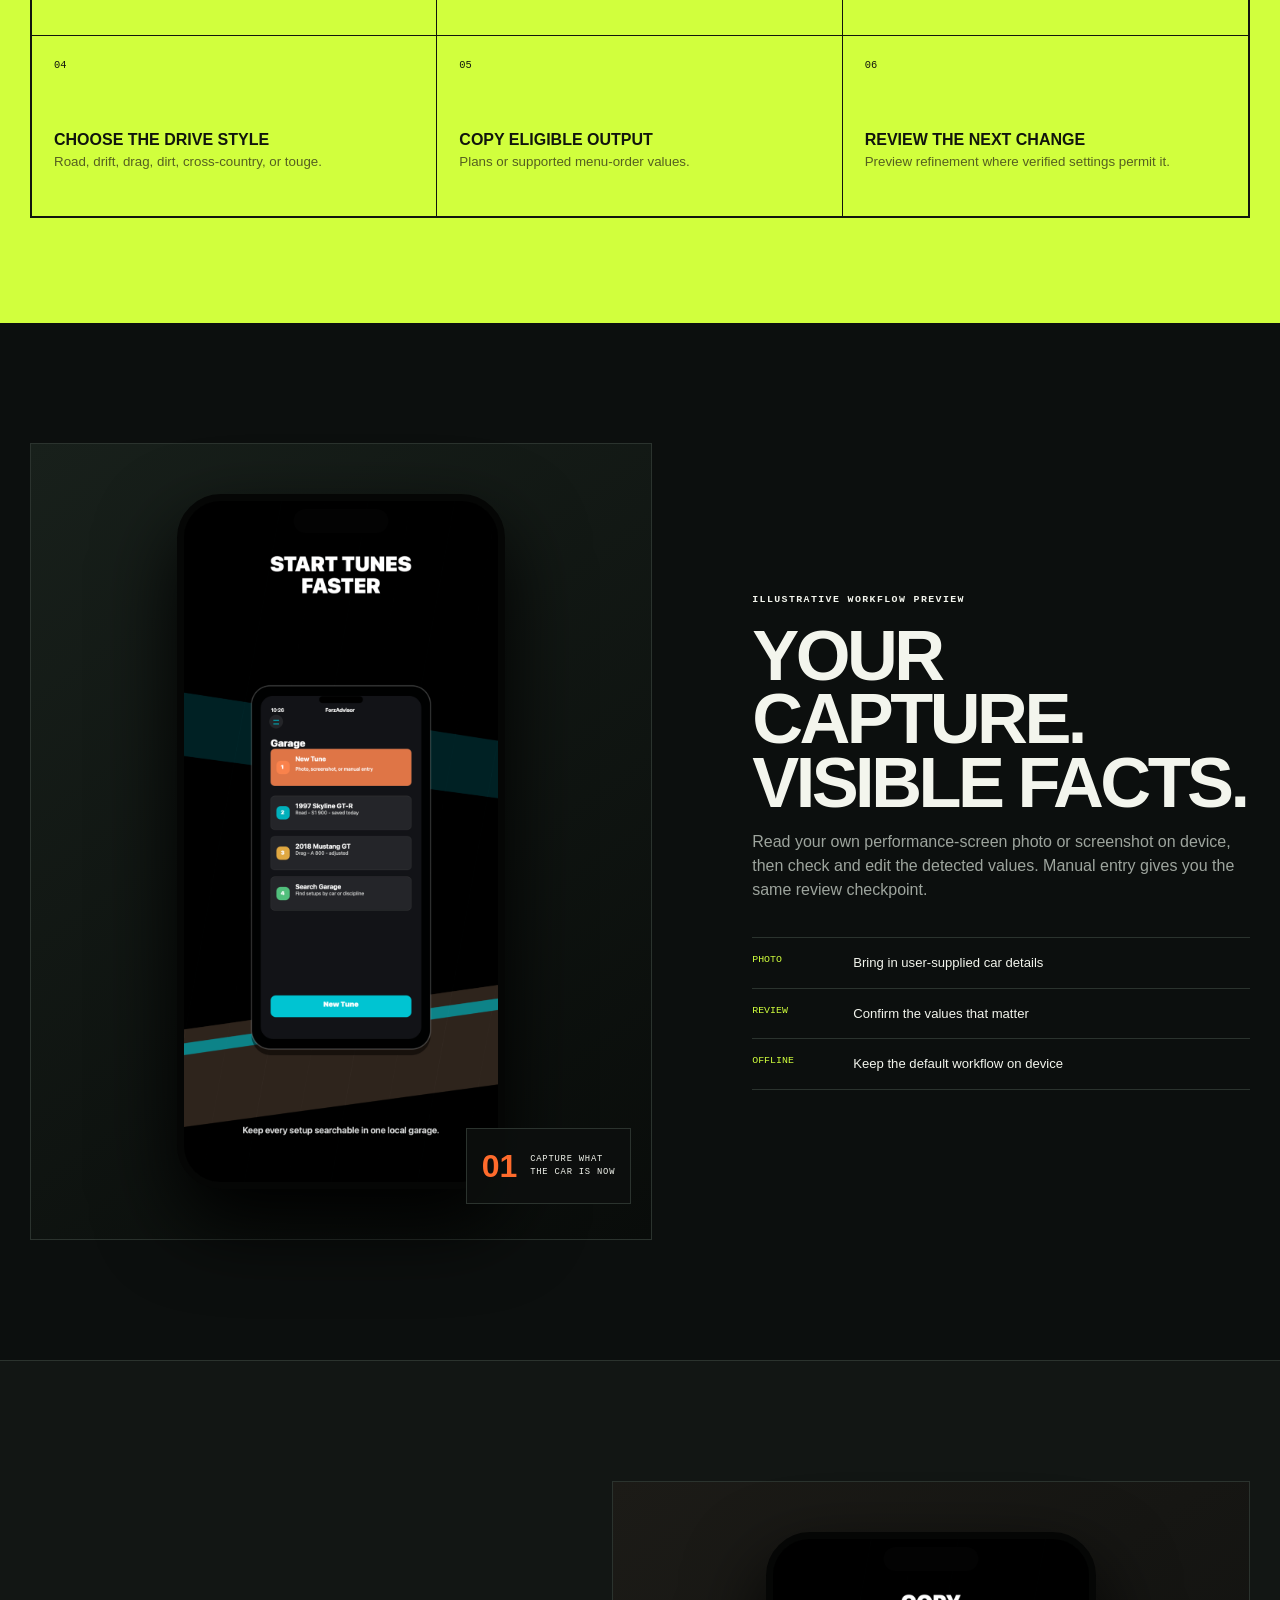
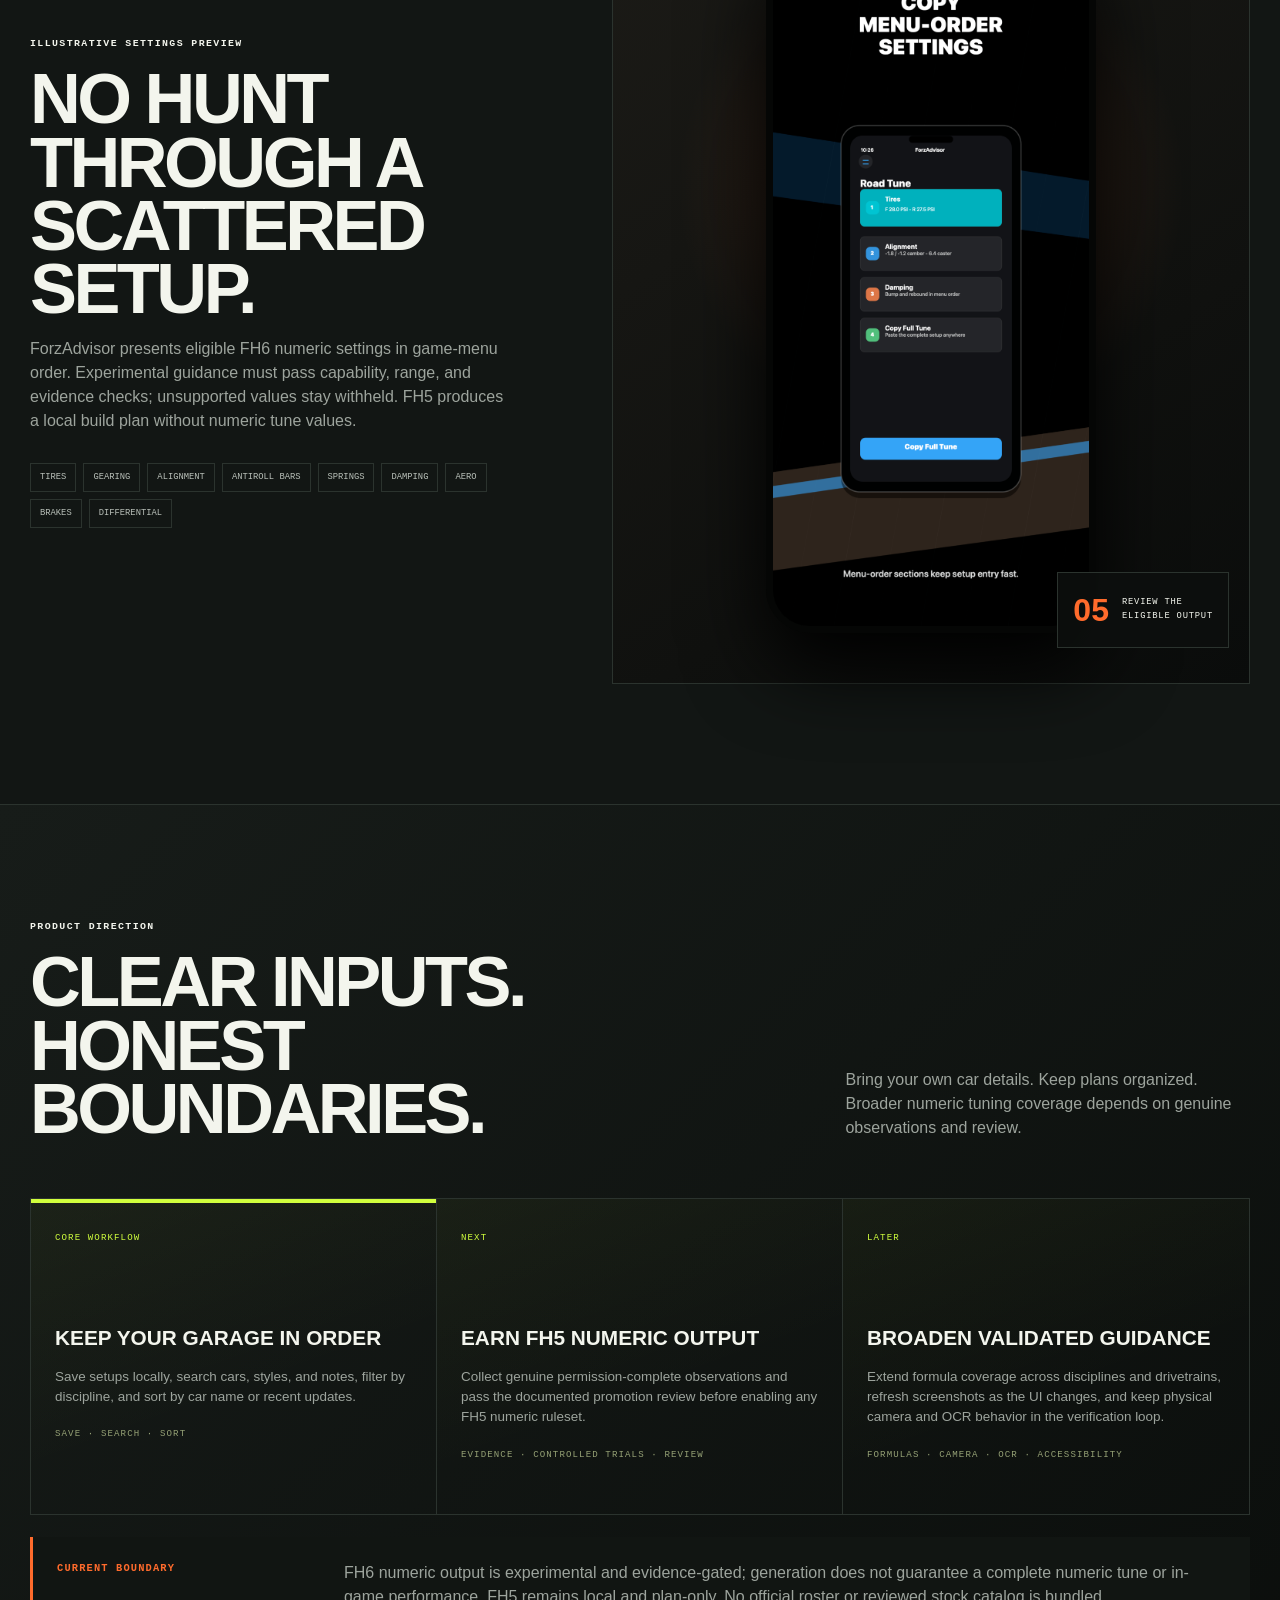
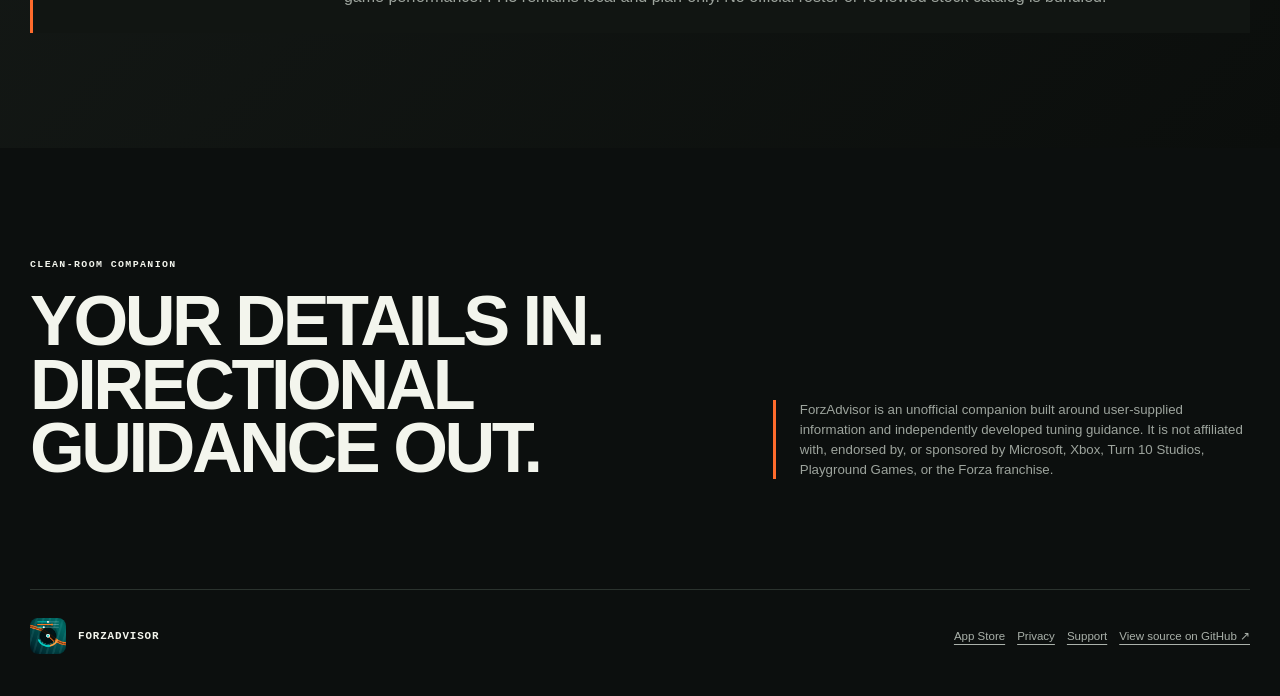
==== commit af1fb679: "Polish setup workflow and prepare real marketing captures" ====
--- a/landing-page/index.html
+++ b/landing-page/index.html
@@ -3,10 +3,10 @@
   <head>
     <meta charset="utf-8">
     <meta name="viewport" content="width=device-width, initial-scale=1">
-    <meta name="description" content="ForzAdvisor is an unofficial offline-first iPhone tuning companion that turns user-supplied racing-game car details into structured, complete tune settings.">
+    <meta name="description" content="ForzAdvisor is an unofficial offline-first iPhone tuning companion that turns user-supplied racing-game car details into structured, evidence-gated setup guidance and local build plans.">
     <meta name="theme-color" content="#0d100f">
-    <meta property="og:title" content="ForzAdvisor — From build sheet to track-ready tune">
-    <meta property="og:description" content="Capture the build, choose the drive style, copy the settings, and refine after every run.">
+    <meta property="og:title" content="ForzAdvisor — Your car. Clear setup guidance.">
+    <meta property="og:description" content="Photo, screenshot, or manual entry. Review your facts, organize your garage, and see what your setup supports.">
     <meta property="og:type" content="website">
     <meta property="og:url" content="https://sankofa06.github.io/ForzAdvisor/">
     <title>ForzAdvisor — Structured racing-game tuning</title>
@@ -24,17 +24,17 @@
     <main id="main">
       <section class="hero shell">
         <div class="hero-copy">
-          <p class="flag"><span>OFFLINE-FIRST</span><span>IPHONE</span><span>1.41.1 · RELEASED</span><span>UNOFFICIAL</span></p>
-          <h1>BUILD SHEET<br><em>→ TRACK-READY</em><br>TUNE.</h1>
-          <p class="lede">ForzAdvisor turns the car details you supply into menu-order guidance—then gives supported numeric workflows a structured way to refine the setup after the next run.</p>
-          <div class="actions"><a class="button primary" href="https://apps.apple.com/us/app/forzadvisor/id6775224250">Get it on the App Store <span aria-hidden="true">↗</span></a><a class="button outline" href="#runbook">See the runbook <span aria-hidden="true">↓</span></a><a class="button outline" href="https://github.com/Sankofa06/ForzAdvisor">View source <span aria-hidden="true">↗</span></a></div>
+          <p class="flag"><span>OFFLINE-FIRST</span><span>IPHONE</span><span>YOUR CAR · YOUR INPUTS</span><span>UNOFFICIAL</span></p>
+          <h1>YOUR CAR.<br><em>→ CLEARER</em><br>NEXT STEPS.</h1>
+          <p class="lede">Start with a photo, screenshot, or manual entry. Review your car details, choose a drive style, and save your next setup. FH5 creates local build plans; FH6 numeric settings depend on evidence checks.</p>
+          <div class="actions"><a class="button primary" href="https://apps.apple.com/us/app/forzadvisor/id6775224250">View on the App Store <span aria-hidden="true">↗</span></a><a class="button outline" href="#runbook">See the runbook <span aria-hidden="true">↓</span></a><a class="button outline" href="https://github.com/Sankofa06/ForzAdvisor">View source <span aria-hidden="true">↗</span></a></div>
         </div>
         <div class="hero-dashboard">
           <div class="grid-lines"></div>
           <div class="dial"><span>READY</span><b>6</b><small>STEPS</small></div>
           <div class="telemetry one"><span>DRIVE STYLE</span><b>ROAD</b><i></i></div>
-          <div class="telemetry two"><span>INPUT</span><b>PHOTO / MANUAL</b><i></i></div>
-          <div class="telemetry three"><span>OUTPUT</span><b>FULL TUNE</b><i></i></div>
+          <div class="telemetry two"><span>INPUT</span><b>PHOTO / IMPORT / TYPE</b><i></i></div>
+          <div class="telemetry three"><span>OUTPUT</span><b>PLAN / ELIGIBLE VALUES</b><i></i></div>
           <div class="track-line"><i></i><i></i><i></i><i></i><i></i><i></i></div>
         </div>
       </section>
@@ -46,34 +46,34 @@
             <li><span>01</span><b>Start a tune</b><small>Open a clean car profile.</small></li>
             <li><span>02</span><b>Capture the build</b><small>Use a photo, screenshot, or manual entry.</small></li>
             <li><span>03</span><b>Confirm every stat</b><small>Review the inputs before calculation.</small></li>
-            <li><span>04</span><b>Choose the drive style</b><small>Road, drift, or drag.</small></li>
-            <li><span>05</span><b>Copy complete settings</b><small>Follow the game-menu order.</small></li>
-            <li><span>06</span><b>Refine after the run</b><small>Turn handling feedback into the next adjustment.</small></li>
+            <li><span>04</span><b>Choose the drive style</b><small>Road, drift, drag, dirt, cross-country, or touge.</small></li>
+            <li><span>05</span><b>Copy eligible output</b><small>Plans or supported menu-order values.</small></li>
+            <li><span>06</span><b>Review the next change</b><small>Preview refinement where verified settings permit it.</small></li>
           </ol>
         </div>
       </section>
 
       <section class="evidence shell" id="details">
-        <div class="phone-wrap left-phone"><figure class="phone"><span></span><img src="assets/build.png" width="820" height="1781" alt="ForzAdvisor build capture and tune setup workflow"></figure><div class="callout"><b>01</b><span>CAPTURE WHAT<br>THE CAR IS NOW</span></div></div>
-        <div class="evidence-copy"><p class="label">INPUT WITH A CHECKPOINT</p><h2>Fast capture.<br>Visible facts.</h2><p>Photo and screenshot assistance can accelerate setup, while confirmation keeps every value reviewable before it affects the tune. Manual entry remains available.</p><ul><li><span>PHOTO</span>Bring in user-supplied car details</li><li><span>REVIEW</span>Confirm the values that matter</li><li><span>OFFLINE</span>Keep the default workflow on device</li></ul></div>
+        <div class="phone-wrap left-phone"><figure class="phone"><span></span><img src="assets/build.png" width="820" height="1781" alt="Illustrative preview of the car-detail workflow; not a current app capture"></figure><div class="callout"><b>01</b><span>CAPTURE WHAT<br>THE CAR IS NOW</span></div></div>
+        <div class="evidence-copy"><p class="label">ILLUSTRATIVE WORKFLOW PREVIEW</p><h2>Your capture.<br>Visible facts.</h2><p>Read your own performance-screen photo or screenshot on device, then check and edit the detected values. Manual entry gives you the same review checkpoint.</p><ul><li><span>PHOTO</span>Bring in user-supplied car details</li><li><span>REVIEW</span>Confirm the values that matter</li><li><span>OFFLINE</span>Keep the default workflow on device</li></ul></div>
       </section>
 
       <section class="output">
         <div class="shell output-grid">
-          <div class="output-copy"><p class="label">OUTPUT IN THE ORDER YOU NEED IT</p><h2>No hunt through a scattered setup.</h2><p>ForzAdvisor presents supported numeric settings in game-menu order so you can move through them methodically and get back to driving. FH5 currently produces a build plan without numeric tune values.</p><div class="settings-list"><span>TIRES</span><span>GEARING</span><span>ALIGNMENT</span><span>ANTIROLL BARS</span><span>SPRINGS</span><span>DAMPING</span><span>AERO</span><span>BRAKES</span><span>DIFFERENTIAL</span></div></div>
-          <div class="phone-wrap right-phone"><figure class="phone"><span></span><img src="assets/settings.png" width="820" height="1781" alt="ForzAdvisor complete tune settings in game-menu order"></figure><div class="callout"><b>05</b><span>COPY THE<br>COMPLETE SETUP</span></div></div>
+          <div class="output-copy"><p class="label">ILLUSTRATIVE SETTINGS PREVIEW</p><h2>No hunt through a scattered setup.</h2><p>ForzAdvisor presents eligible FH6 numeric settings in game-menu order. Experimental guidance must pass capability, range, and evidence checks; unsupported values stay withheld. FH5 produces a local build plan without numeric tune values.</p><div class="settings-list"><span>TIRES</span><span>GEARING</span><span>ALIGNMENT</span><span>ANTIROLL BARS</span><span>SPRINGS</span><span>DAMPING</span><span>AERO</span><span>BRAKES</span><span>DIFFERENTIAL</span></div></div>
+          <div class="phone-wrap right-phone"><figure class="phone"><span></span><img src="assets/settings.png" width="820" height="1781" alt="Illustrative settings preview; current output depends on evidence checks"></figure><div class="callout"><b>05</b><span>REVIEW THE<br>ELIGIBLE OUTPUT</span></div></div>
         </div>
       </section>
 
       <section class="roadmap" id="roadmap" aria-labelledby="roadmap-title">
         <div class="shell">
-          <div class="roadmap-heading"><div><p class="label">RELEASE TELEMETRY</p><h2 id="roadmap-title">Version 1.41.1 is live on the App Store.</h2></div><p>ForzAdvisor launched for iPhone on September 2, 2026. Public availability closes the release gate while broader tuning claims remain gated by evidence.</p></div>
+          <div class="roadmap-heading"><div><p class="label">PRODUCT DIRECTION</p><h2 id="roadmap-title">Clear inputs. Honest boundaries.</h2></div><p>Bring your own car details. Keep plans organized. Broader numeric tuning coverage depends on genuine observations and review.</p></div>
           <div class="roadmap-grid">
-            <article class="live"><span>NOW · RELEASED</span><h3>Learn from the first public runs</h3><p>Monitor version 1.41.1 feedback, preserve the release evidence, and turn reproducible field observations into focused improvements.</p><small>APP STORE · 1.41.1 · IPHONE</small></article>
+            <article class="live"><span>CORE WORKFLOW</span><h3>Keep your garage in order</h3><p>Save setups locally, search cars, styles, and notes, filter by discipline, and sort by car name or recent updates.</p><small>SAVE · SEARCH · SORT</small></article>
             <article><span>NEXT</span><h3>Earn FH5 numeric output</h3><p>Collect genuine permission-complete observations and pass the documented promotion review before enabling any FH5 numeric ruleset.</p><small>EVIDENCE · CONTROLLED TRIALS · REVIEW</small></article>
             <article><span>LATER</span><h3>Broaden validated guidance</h3><p>Extend formula coverage across disciplines and drivetrains, refresh screenshots as the UI changes, and keep physical camera and OCR behavior in the verification loop.</p><small>FORMULAS · CAMERA · OCR · ACCESSIBILITY</small></article>
           </div>
-          <aside class="decision"><b>Current boundary</b><p>FH6 has the supported numeric workflow. FH5 remains a local build-plan and research path until its evidence threshold is met. No official roster or reviewed stock catalog is bundled.</p></aside>
+          <aside class="decision"><b>Current boundary</b><p>FH6 numeric output is experimental and evidence-gated; generation does not guarantee a complete numeric tune or in-game performance. FH5 remains local and plan-only. No official roster or reviewed stock catalog is bundled.</p></aside>
         </div>
       </section>
 
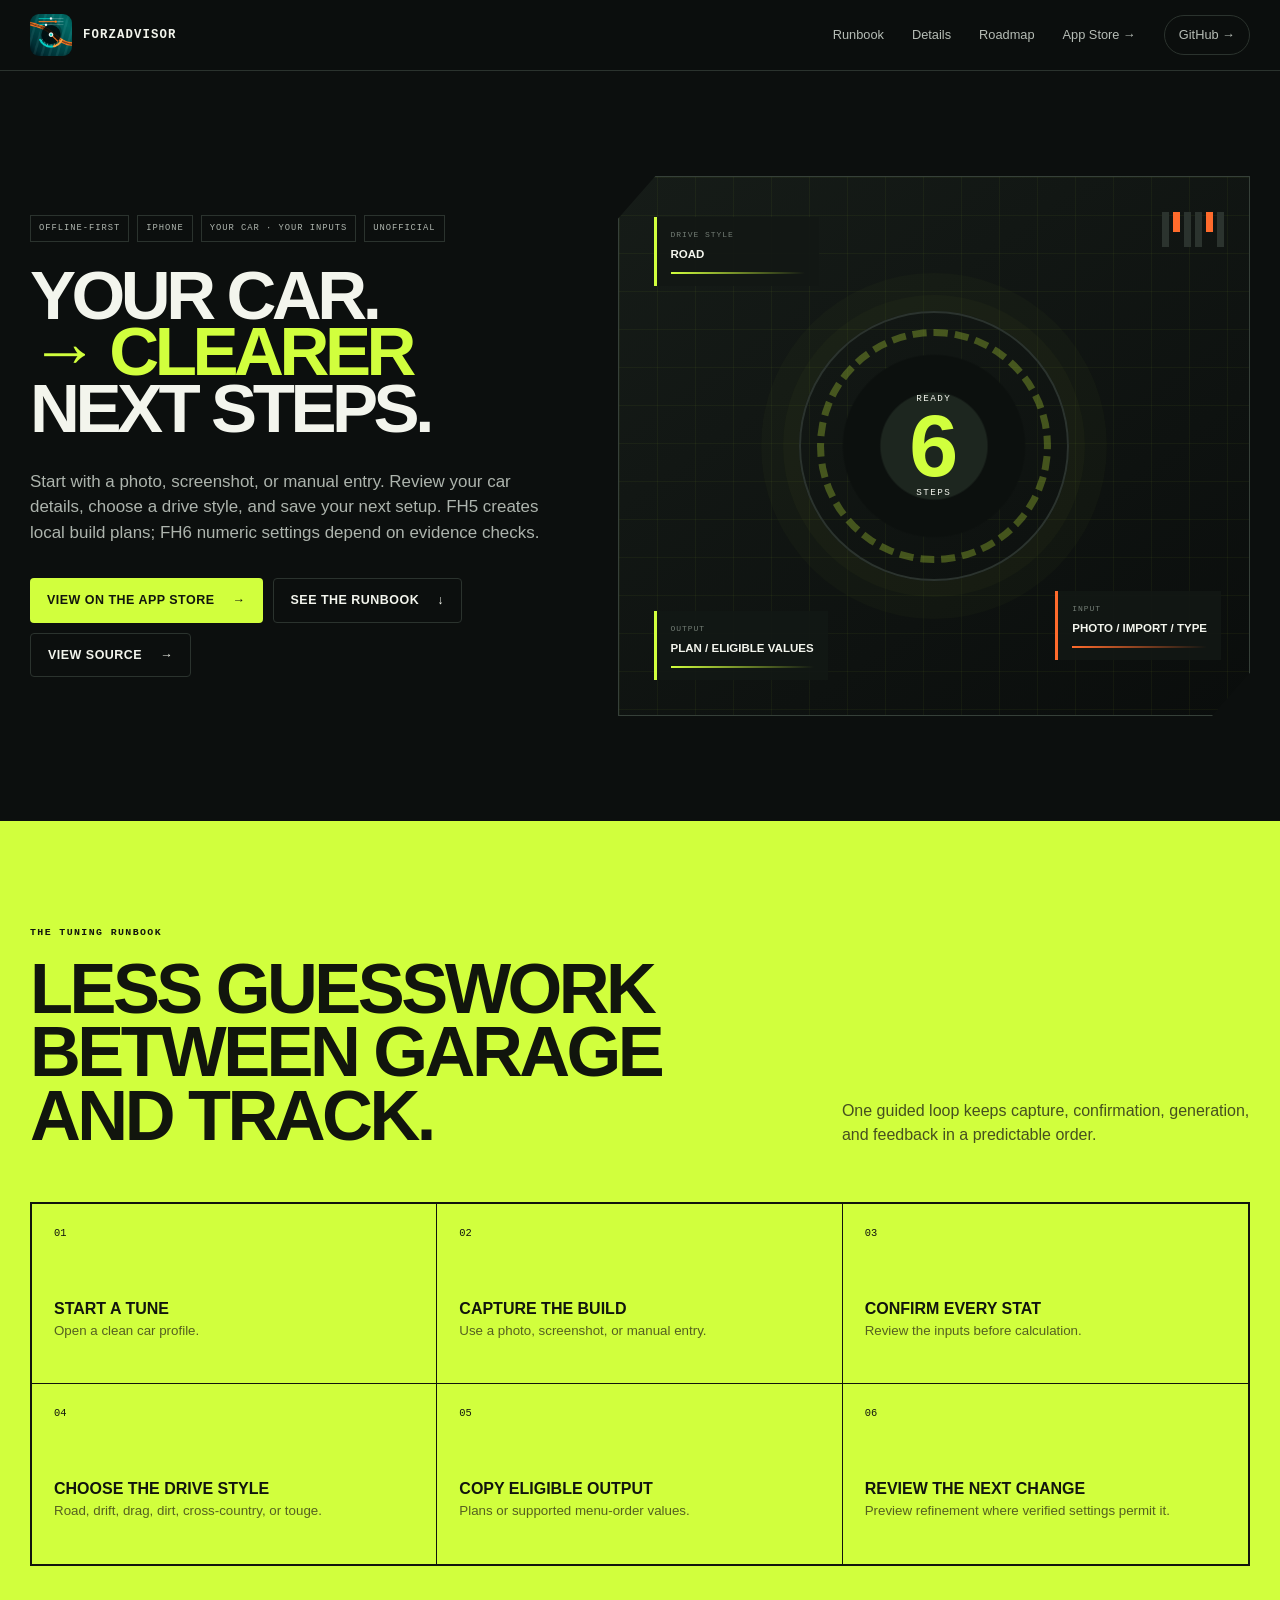
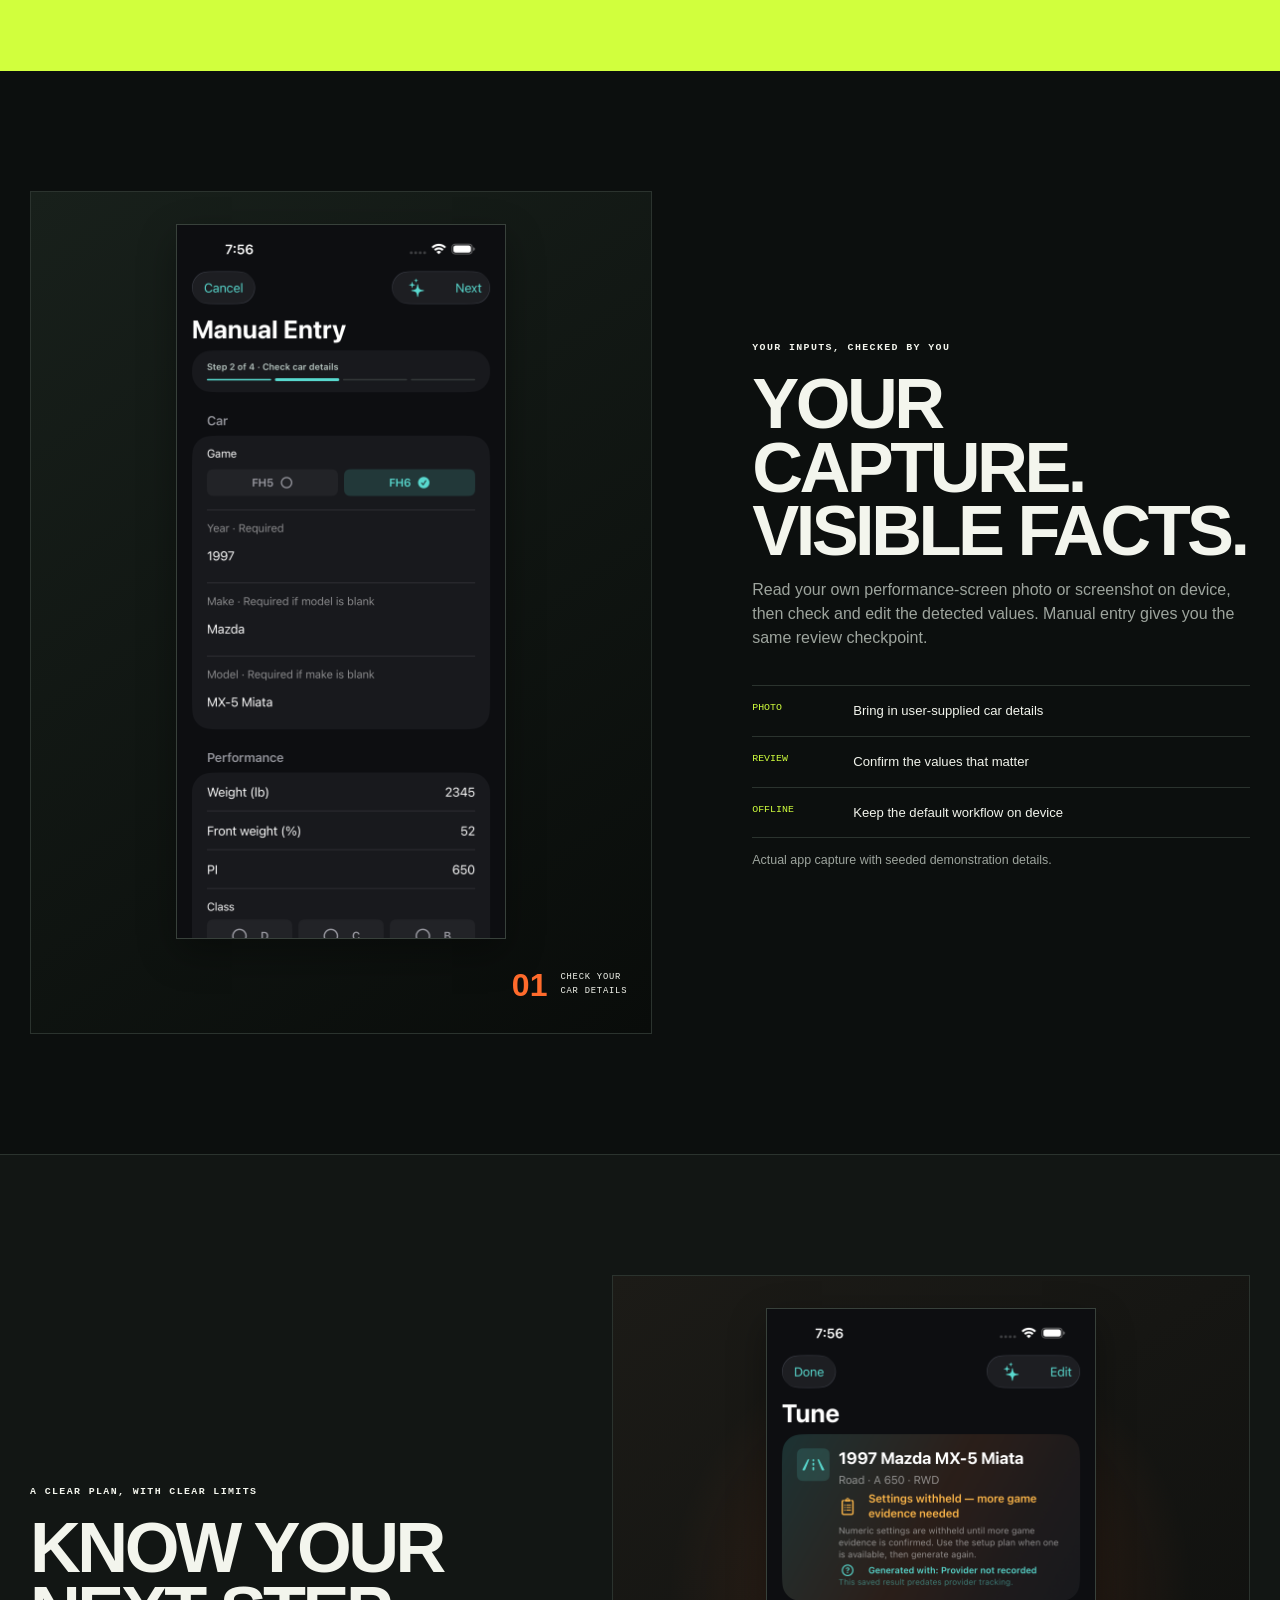
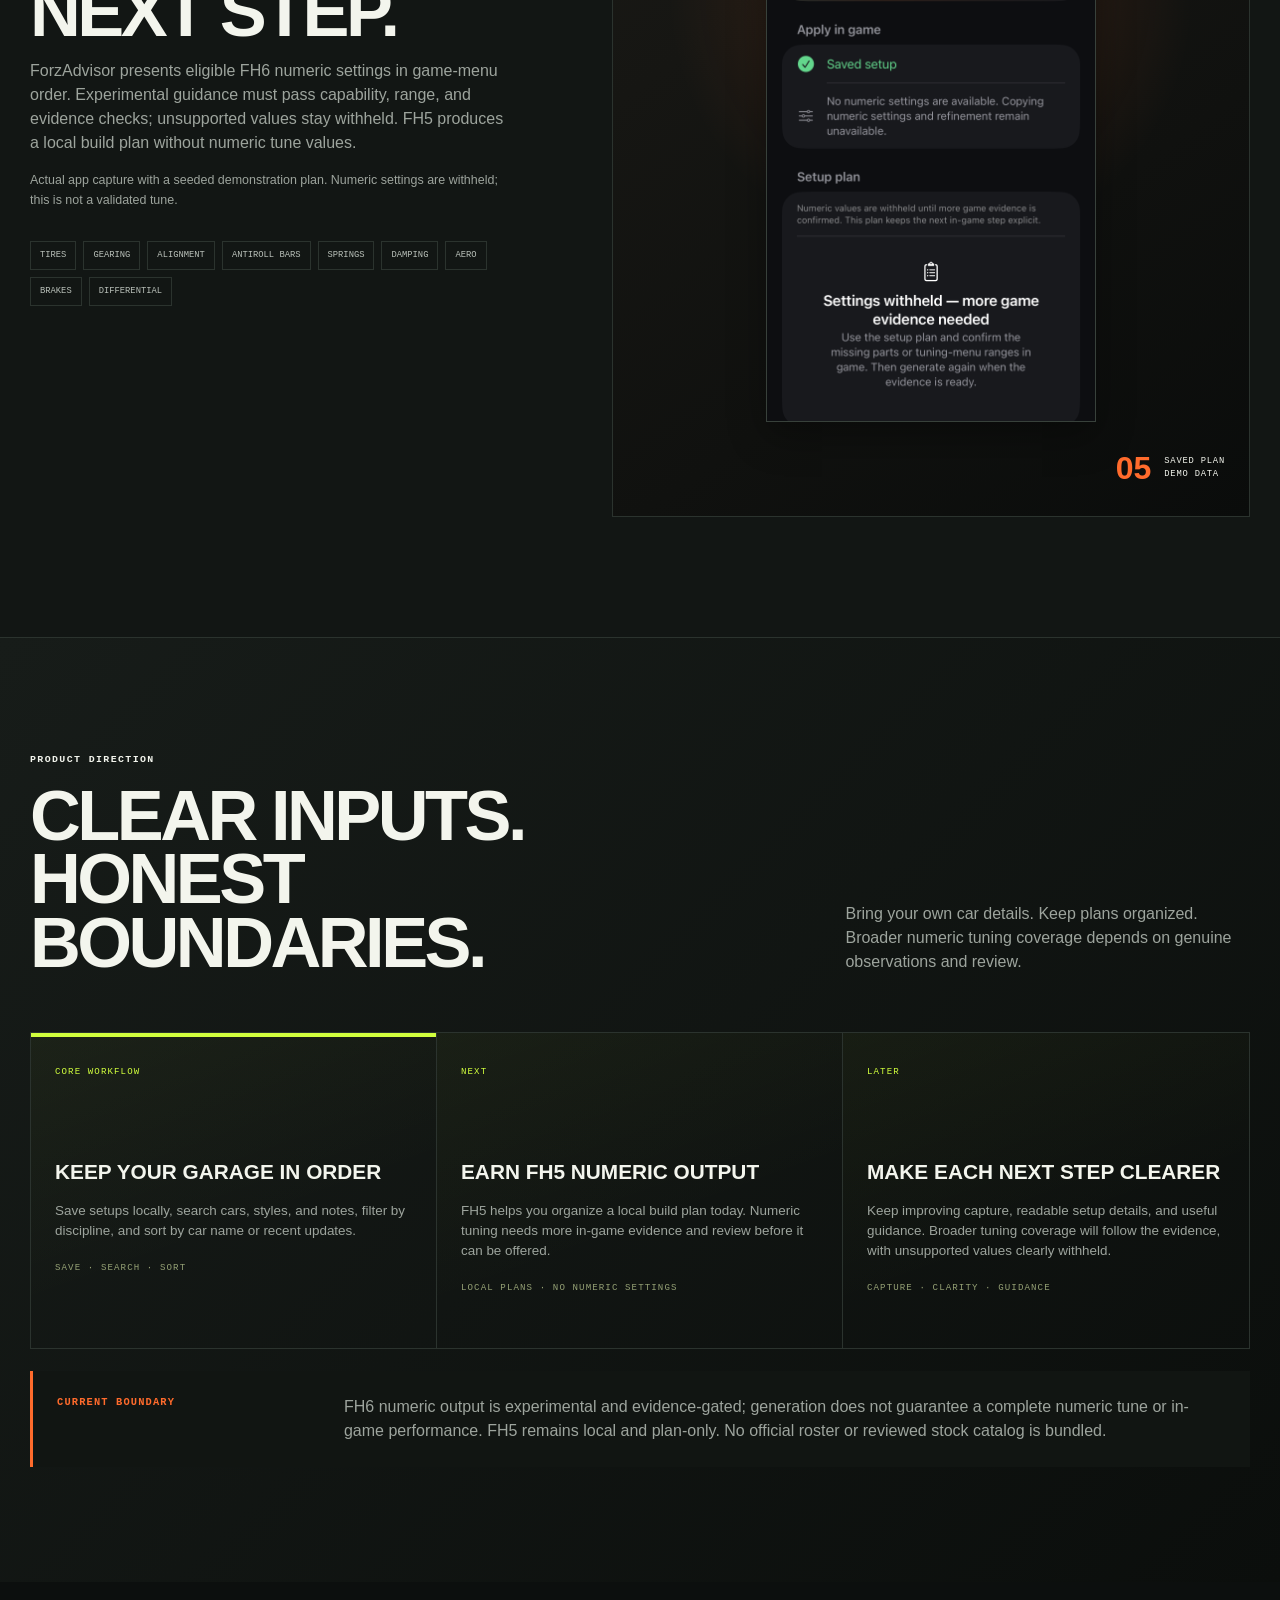
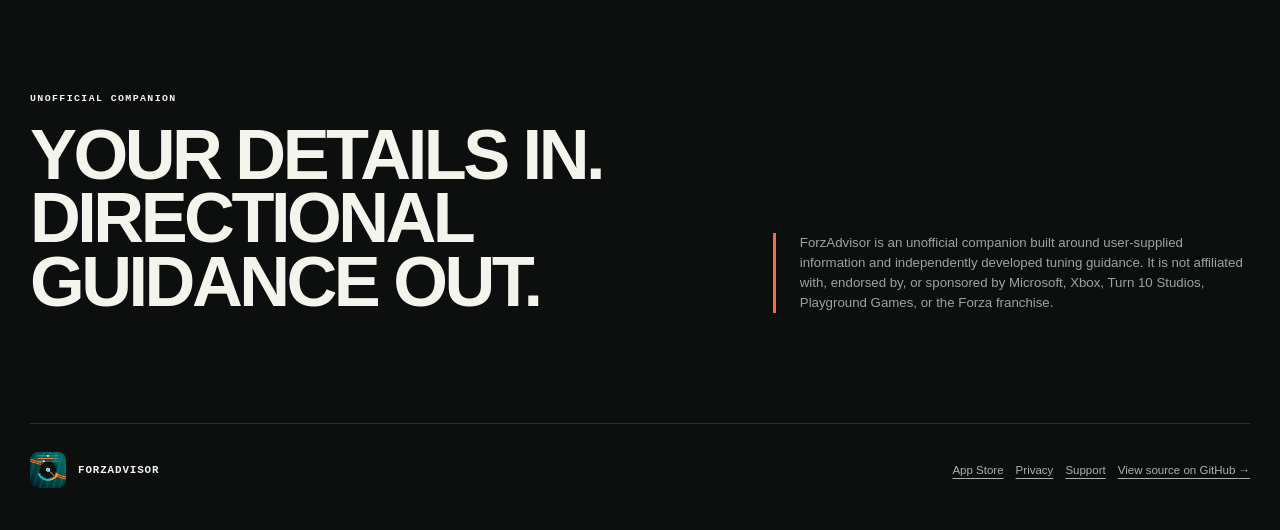
==== commit 241a2540: "Replace website mockups with real seeded app captures" ====
--- a/landing-page/index.html
+++ b/landing-page/index.html
@@ -7,6 +7,8 @@
     <meta name="theme-color" content="#0d100f">
     <meta property="og:title" content="ForzAdvisor — Your car. Clear setup guidance.">
     <meta property="og:description" content="Photo, screenshot, or manual entry. Review your facts, organize your garage, and see what your setup supports.">
+    <meta property="og:image" content="https://sankofa06.github.io/ForzAdvisor/assets/icon.png">
+    <meta property="og:image:alt" content="ForzAdvisor app icon">
     <meta property="og:type" content="website">
     <meta property="og:url" content="https://sankofa06.github.io/ForzAdvisor/">
     <title>ForzAdvisor — Structured racing-game tuning</title>
@@ -17,8 +19,8 @@
   <body>
     <a class="skip-link" href="#main">Skip to content</a>
     <header class="site-header">
-      <a class="brand" href="./"><img src="assets/icon.png" width="42" height="42" alt=""><span>FORZADVISOR</span></a>
-      <nav aria-label="Primary navigation"><a href="#runbook">Runbook</a><a href="#details">Details</a><a href="#roadmap">Roadmap</a><a href="https://apps.apple.com/us/app/forzadvisor/id6775224250">App Store <span aria-hidden="true">↗</span></a><a class="github" href="https://github.com/Sankofa06/ForzAdvisor">GitHub <span aria-hidden="true">↗</span></a></nav>
+      <a class="brand" href="./" aria-label="ForzAdvisor home"><img src="assets/icon.png" width="42" height="42" alt=""><span>FORZADVISOR</span></a>
+      <nav aria-label="Primary navigation"><a href="#runbook">Runbook</a><a href="#details">Details</a><a href="#roadmap">Roadmap</a><a href="https://apps.apple.com/us/app/forzadvisor/id6775224250">App Store <span aria-hidden="true">→</span></a><a class="github" href="https://github.com/Sankofa06/ForzAdvisor">GitHub <span aria-hidden="true">→</span></a></nav>
     </header>
 
     <main id="main">
@@ -27,7 +29,7 @@
           <p class="flag"><span>OFFLINE-FIRST</span><span>IPHONE</span><span>YOUR CAR · YOUR INPUTS</span><span>UNOFFICIAL</span></p>
           <h1>YOUR CAR.<br><em>→ CLEARER</em><br>NEXT STEPS.</h1>
           <p class="lede">Start with a photo, screenshot, or manual entry. Review your car details, choose a drive style, and save your next setup. FH5 creates local build plans; FH6 numeric settings depend on evidence checks.</p>
-          <div class="actions"><a class="button primary" href="https://apps.apple.com/us/app/forzadvisor/id6775224250">View on the App Store <span aria-hidden="true">↗</span></a><a class="button outline" href="#runbook">See the runbook <span aria-hidden="true">↓</span></a><a class="button outline" href="https://github.com/Sankofa06/ForzAdvisor">View source <span aria-hidden="true">↗</span></a></div>
+          <div class="actions"><a class="button primary" href="https://apps.apple.com/us/app/forzadvisor/id6775224250">View on the App Store <span aria-hidden="true">→</span></a><a class="button outline" href="#runbook">See the runbook <span aria-hidden="true">↓</span></a><a class="button outline" href="https://github.com/Sankofa06/ForzAdvisor">View source <span aria-hidden="true">→</span></a></div>
         </div>
         <div class="hero-dashboard">
           <div class="grid-lines"></div>
@@ -54,14 +56,14 @@
       </section>
 
       <section class="evidence shell" id="details">
-        <div class="phone-wrap left-phone"><figure class="phone"><span></span><img src="assets/build.png" width="820" height="1781" alt="Illustrative preview of the car-detail workflow; not a current app capture"></figure><div class="callout"><b>01</b><span>CAPTURE WHAT<br>THE CAR IS NOW</span></div></div>
-        <div class="evidence-copy"><p class="label">ILLUSTRATIVE WORKFLOW PREVIEW</p><h2>Your capture.<br>Visible facts.</h2><p>Read your own performance-screen photo or screenshot on device, then check and edit the detected values. Manual entry gives you the same review checkpoint.</p><ul><li><span>PHOTO</span>Bring in user-supplied car details</li><li><span>REVIEW</span>Confirm the values that matter</li><li><span>OFFLINE</span>Keep the default workflow on device</li></ul></div>
+        <div class="phone-wrap left-phone"><figure class="phone"><img src="assets/build.png" width="1320" height="2868" loading="lazy" alt="Actual app capture: manual entry with seeded Mazda MX-5 details and four-step progress"></figure><div class="callout"><b>01</b><span>CHECK YOUR<br>CAR DETAILS</span></div></div>
+        <div class="evidence-copy"><p class="label">YOUR INPUTS, CHECKED BY YOU</p><h2>Your capture.<br>Visible facts.</h2><p>Read your own performance-screen photo or screenshot on device, then check and edit the detected values. Manual entry gives you the same review checkpoint.</p><ul><li><span>PHOTO</span>Bring in user-supplied car details</li><li><span>REVIEW</span>Confirm the values that matter</li><li><span>OFFLINE</span>Keep the default workflow on device</li></ul><p class="capture-note">Actual app capture with seeded demonstration details.</p></div>
       </section>
 
       <section class="output">
         <div class="shell output-grid">
-          <div class="output-copy"><p class="label">ILLUSTRATIVE SETTINGS PREVIEW</p><h2>No hunt through a scattered setup.</h2><p>ForzAdvisor presents eligible FH6 numeric settings in game-menu order. Experimental guidance must pass capability, range, and evidence checks; unsupported values stay withheld. FH5 produces a local build plan without numeric tune values.</p><div class="settings-list"><span>TIRES</span><span>GEARING</span><span>ALIGNMENT</span><span>ANTIROLL BARS</span><span>SPRINGS</span><span>DAMPING</span><span>AERO</span><span>BRAKES</span><span>DIFFERENTIAL</span></div></div>
-          <div class="phone-wrap right-phone"><figure class="phone"><span></span><img src="assets/settings.png" width="820" height="1781" alt="Illustrative settings preview; current output depends on evidence checks"></figure><div class="callout"><b>05</b><span>REVIEW THE<br>ELIGIBLE OUTPUT</span></div></div>
+          <div class="output-copy"><p class="label">A CLEAR PLAN, WITH CLEAR LIMITS</p><h2>Know your next step.</h2><p>ForzAdvisor presents eligible FH6 numeric settings in game-menu order. Experimental guidance must pass capability, range, and evidence checks; unsupported values stay withheld. FH5 produces a local build plan without numeric tune values.</p><p class="capture-note">Actual app capture with a seeded demonstration plan. Numeric settings are withheld; this is not a validated tune.</p><div class="settings-list"><span>TIRES</span><span>GEARING</span><span>ALIGNMENT</span><span>ANTIROLL BARS</span><span>SPRINGS</span><span>DAMPING</span><span>AERO</span><span>BRAKES</span><span>DIFFERENTIAL</span></div></div>
+          <div class="phone-wrap right-phone"><figure class="phone"><img src="assets/settings.png" width="1320" height="2868" loading="lazy" alt="Actual app capture: seeded saved plan with numeric settings withheld because game evidence is missing"></figure><div class="callout"><b>05</b><span>SAVED PLAN<br>DEMO DATA</span></div></div>
         </div>
       </section>
 
@@ -70,19 +72,19 @@
           <div class="roadmap-heading"><div><p class="label">PRODUCT DIRECTION</p><h2 id="roadmap-title">Clear inputs. Honest boundaries.</h2></div><p>Bring your own car details. Keep plans organized. Broader numeric tuning coverage depends on genuine observations and review.</p></div>
           <div class="roadmap-grid">
             <article class="live"><span>CORE WORKFLOW</span><h3>Keep your garage in order</h3><p>Save setups locally, search cars, styles, and notes, filter by discipline, and sort by car name or recent updates.</p><small>SAVE · SEARCH · SORT</small></article>
-            <article><span>NEXT</span><h3>Earn FH5 numeric output</h3><p>Collect genuine permission-complete observations and pass the documented promotion review before enabling any FH5 numeric ruleset.</p><small>EVIDENCE · CONTROLLED TRIALS · REVIEW</small></article>
-            <article><span>LATER</span><h3>Broaden validated guidance</h3><p>Extend formula coverage across disciplines and drivetrains, refresh screenshots as the UI changes, and keep physical camera and OCR behavior in the verification loop.</p><small>FORMULAS · CAMERA · OCR · ACCESSIBILITY</small></article>
+            <article><span>NEXT</span><h3>Earn FH5 numeric output</h3><p>FH5 helps you organize a local build plan today. Numeric tuning needs more in-game evidence and review before it can be offered.</p><small>LOCAL PLANS · NO NUMERIC SETTINGS</small></article>
+            <article><span>LATER</span><h3>Make each next step clearer</h3><p>Keep improving capture, readable setup details, and useful guidance. Broader tuning coverage will follow the evidence, with unsupported values clearly withheld.</p><small>CAPTURE · CLARITY · GUIDANCE</small></article>
           </div>
           <aside class="decision"><b>Current boundary</b><p>FH6 numeric output is experimental and evidence-gated; generation does not guarantee a complete numeric tune or in-game performance. FH5 remains local and plan-only. No official roster or reviewed stock catalog is bundled.</p></aside>
         </div>
       </section>
 
       <section class="position shell">
-        <div><p class="label">CLEAN-ROOM COMPANION</p><h2>Your details in.<br>Directional guidance out.</h2></div>
+        <div><p class="label">UNOFFICIAL COMPANION</p><h2>Your details in.<br>Directional guidance out.</h2></div>
         <p>ForzAdvisor is an unofficial companion built around user-supplied information and independently developed tuning guidance. It is not affiliated with, endorsed by, or sponsored by Microsoft, Xbox, Turn 10 Studios, Playground Games, or the Forza franchise.</p>
       </section>
     </main>
 
-    <footer class="site-footer shell"><div><img src="assets/icon.png" width="36" height="36" alt=""><span>FORZADVISOR</span></div><div><a href="https://apps.apple.com/us/app/forzadvisor/id6775224250">App Store</a><a href="privacy/">Privacy</a><a href="support/">Support</a><a href="https://github.com/Sankofa06/ForzAdvisor">View source on GitHub <span aria-hidden="true">↗</span></a></div></footer>
+    <footer class="site-footer shell"><div><img src="assets/icon.png" width="36" height="36" alt=""><span>FORZADVISOR</span></div><div><a href="https://apps.apple.com/us/app/forzadvisor/id6775224250">App Store</a><a href="privacy/">Privacy</a><a href="support/">Support</a><a href="https://github.com/Sankofa06/ForzAdvisor">View source on GitHub <span aria-hidden="true">→</span></a></div></footer>
   </body>
 </html>
--- a/landing-page/styles.css
+++ b/landing-page/styles.css
@@ -12,3 +12,15 @@
 @media(max-width:920px){.hero,.evidence,.output-grid,.roadmap-heading,.position{grid-template-columns:1fr}.hero{min-height:0}.section-heading{grid-template-columns:1fr}.runbook ol{grid-template-columns:repeat(2,1fr)}.runbook li:nth-child(3n){border-right:1px solid #11150d}.runbook li:nth-child(2n){border-right:0}.runbook li:nth-child(4){border-bottom:1px solid #11150d}.roadmap-grid{grid-template-columns:1fr}.roadmap-grid article{border-right:0;border-bottom:1px solid var(--line)}.roadmap-grid article:last-child{border-bottom:0}}
 @media(max-width:650px){.shell{width:min(calc(100% - 28px),var(--max))}.site-header{padding-inline:14px}nav>a:not(.github){display:none}.brand span{display:none}.hero{gap:45px;padding-block:65px}h1{font-size:clamp(4rem,18vw,6rem)}.hero-dashboard{min-height:440px}.dial{width:220px;height:220px}.telemetry{min-width:135px}.runbook,.evidence,.output,.roadmap,.position{padding-block:78px}.runbook ol{grid-template-columns:1fr}.runbook li{border-right:0!important;border-bottom:1px solid #11150d!important}.runbook li:last-child{border-bottom:0!important}.phone-wrap{min-height:580px;padding-inline:20px}.phone{width:67%}.callout{right:8px}.evidence,.output-grid{gap:55px}.roadmap-grid h3{margin-top:48px}.decision{grid-template-columns:1fr;gap:12px}.position{gap:30px}.site-footer{align-items:flex-start;flex-direction:column;gap:20px}.site-footer>div:last-child{flex-wrap:wrap}}
 @media(prefers-reduced-motion:reduce){html{scroll-behavior:auto}*,*::before,*::after{transition:none!important}}
+
+/* Keep the original app captures fully visible at every screen size. */
+.hero-copy,.evidence-copy,.output-copy,.roadmap-heading>div{min-width:0}
+h1{overflow-wrap:normal;font-size:clamp(3.5rem,5.4vw,5rem)}
+.phone-wrap{min-height:0;padding:32px 24px 24px;flex-direction:column;align-items:center;gap:22px}
+.phone{width:min(100%,330px);flex:none;border:1px solid #38413b;border-radius:0;box-shadow:0 14px 36px #0005}
+.phone img{width:100%;height:auto}
+.callout{position:static;align-self:flex-end;background:transparent;border:0;padding:0}
+.roadmap-heading h2{overflow-wrap:anywhere}
+.capture-note{font-size:.78rem;color:var(--muted);line-height:1.6}
+a:focus-visible{outline:3px solid var(--orange);outline-offset:5px}
+@media(max-width:650px){h1{font-size:clamp(3.1rem,13.5vw,5.2rem)}.phone-wrap{padding:24px 18px 18px}.phone{width:min(100%,310px)}.hero-dashboard{min-height:400px}.telemetry.one{top:28px;left:20px}.telemetry.two{right:16px;bottom:55px}.telemetry.three{left:20px;bottom:20px}.site-header{position:relative}}
